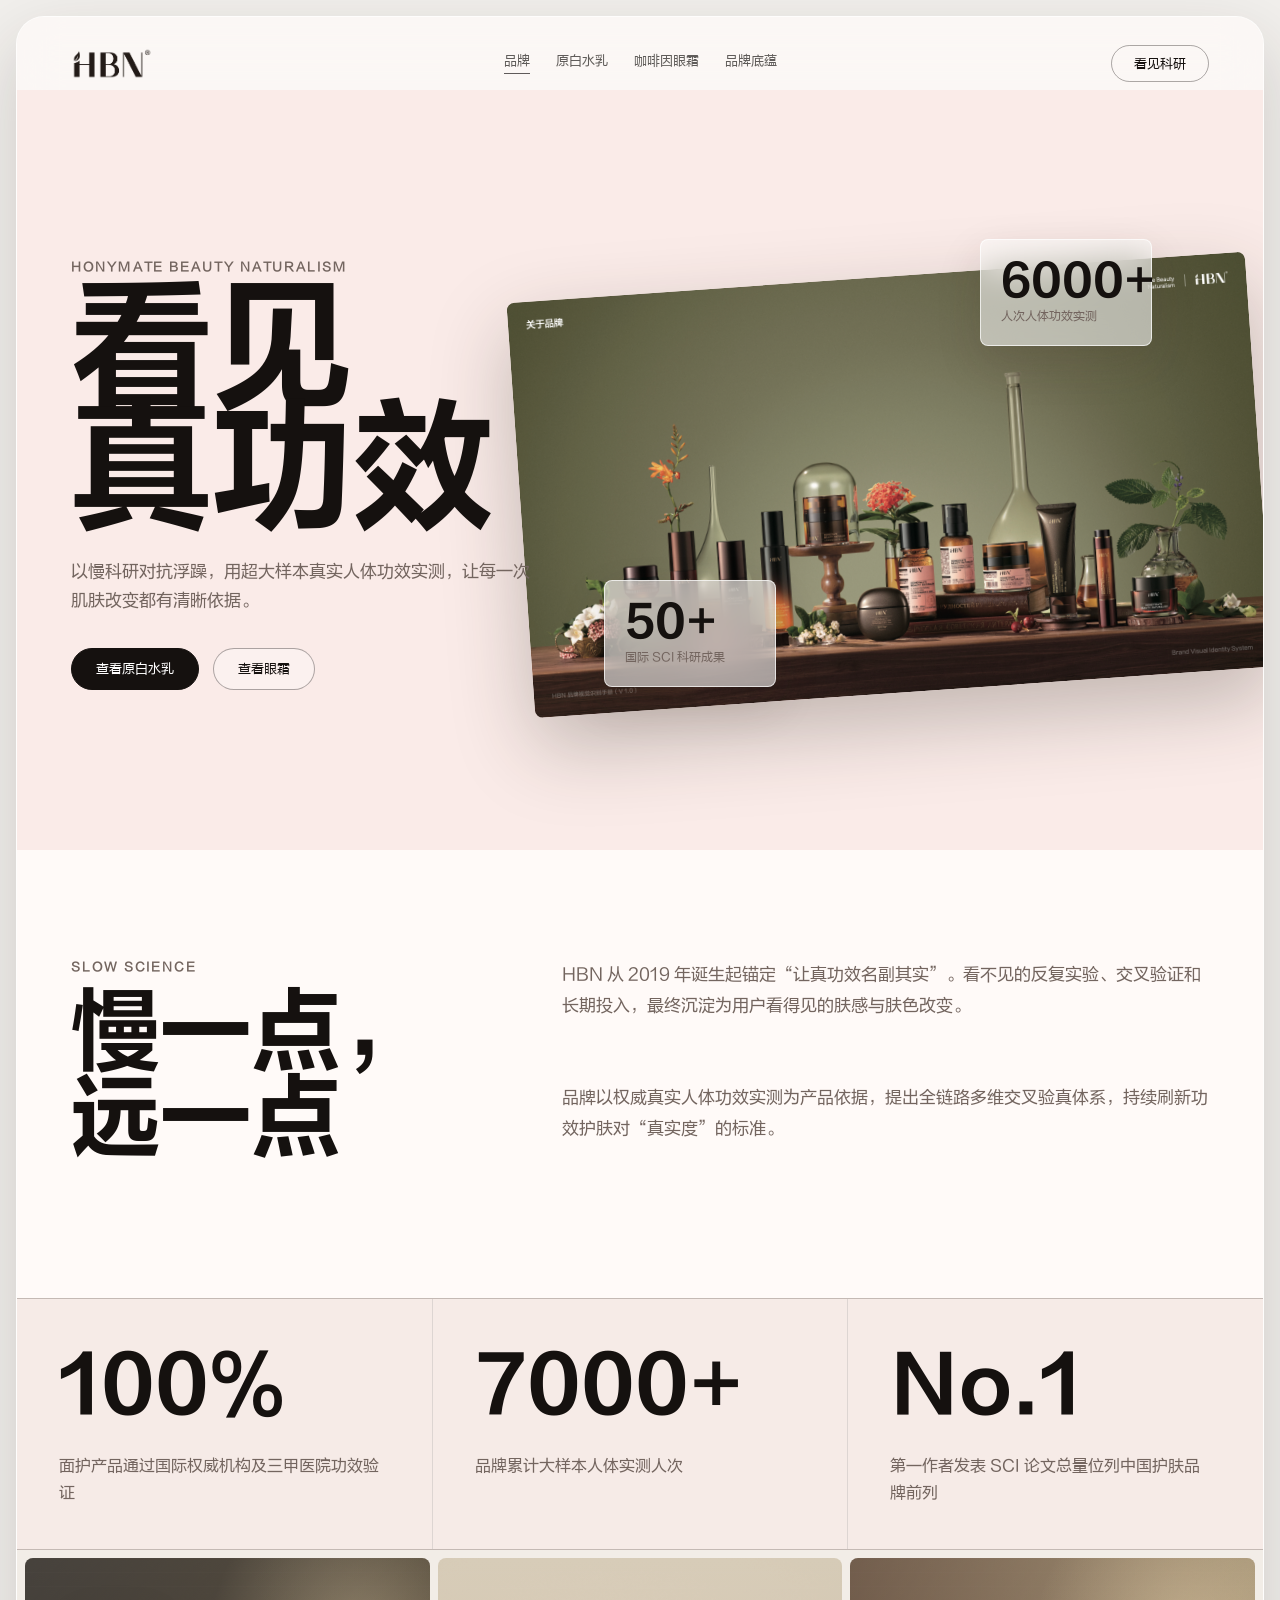
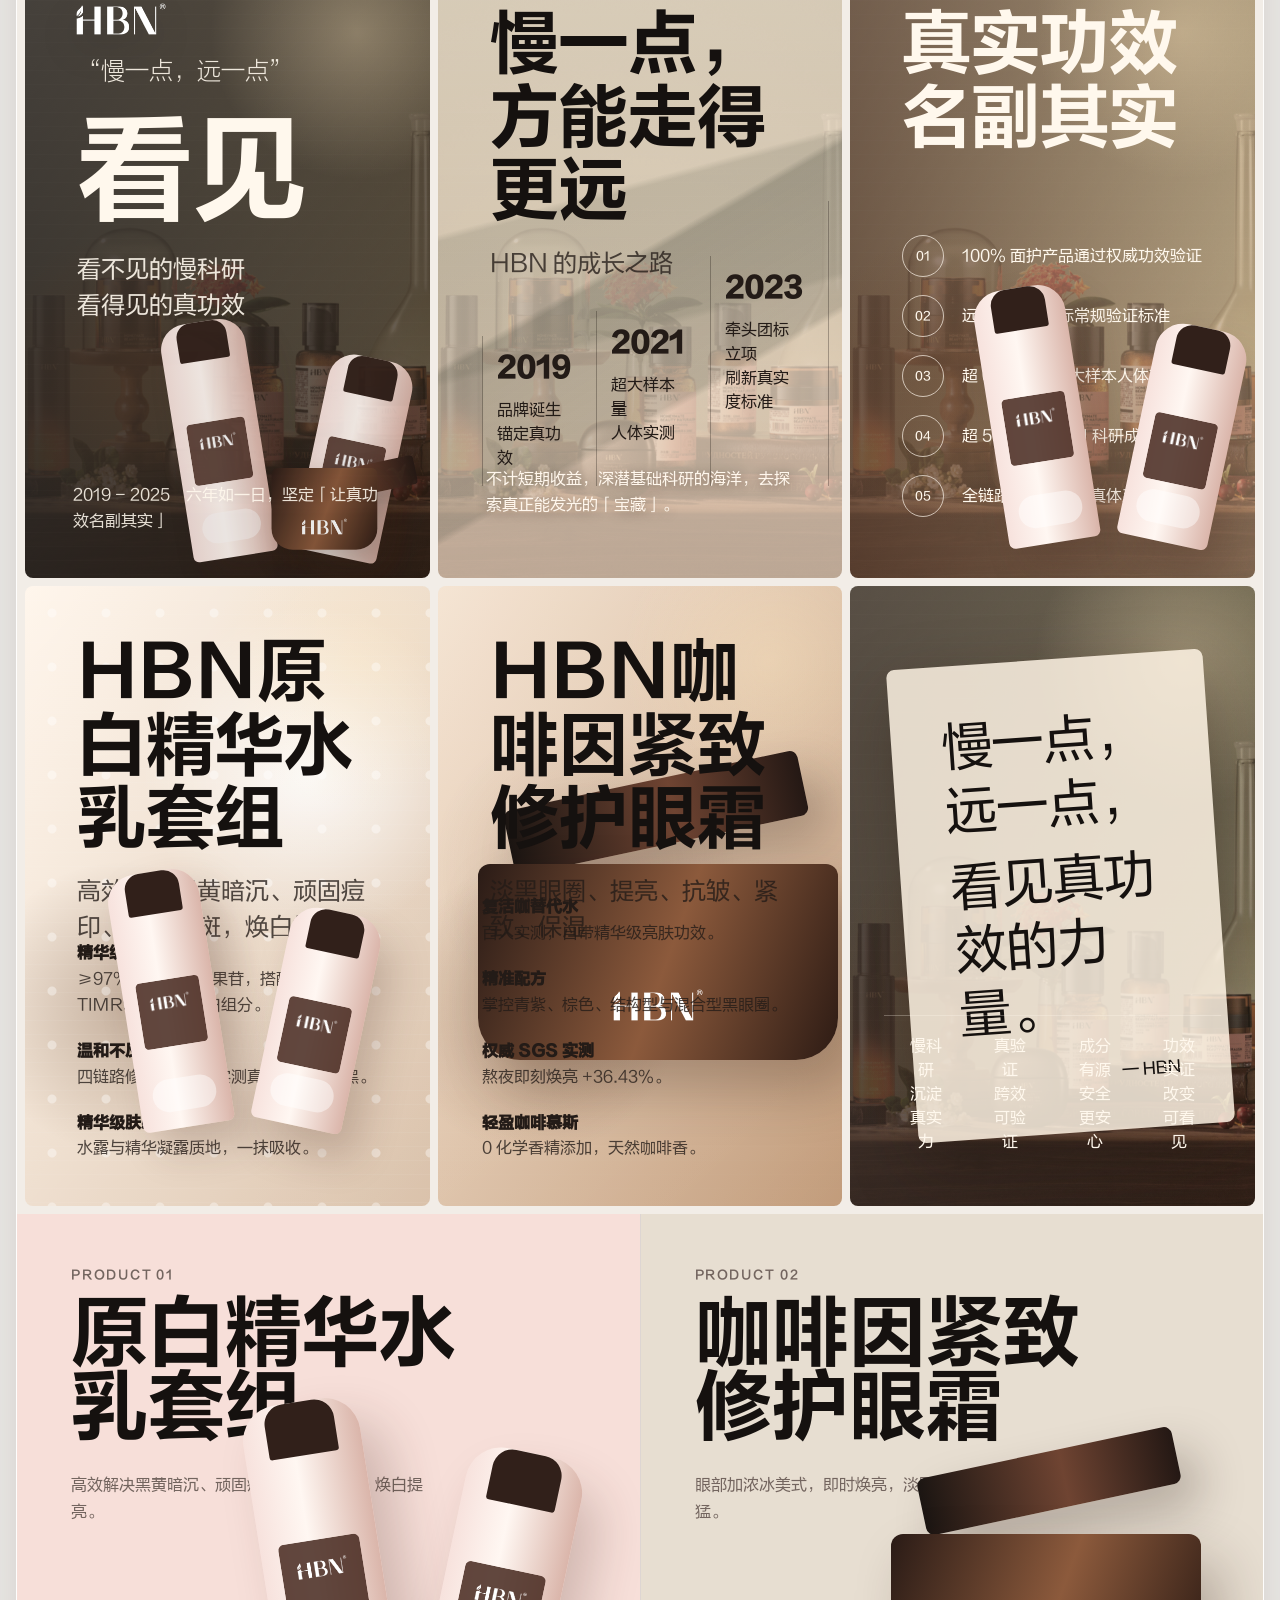
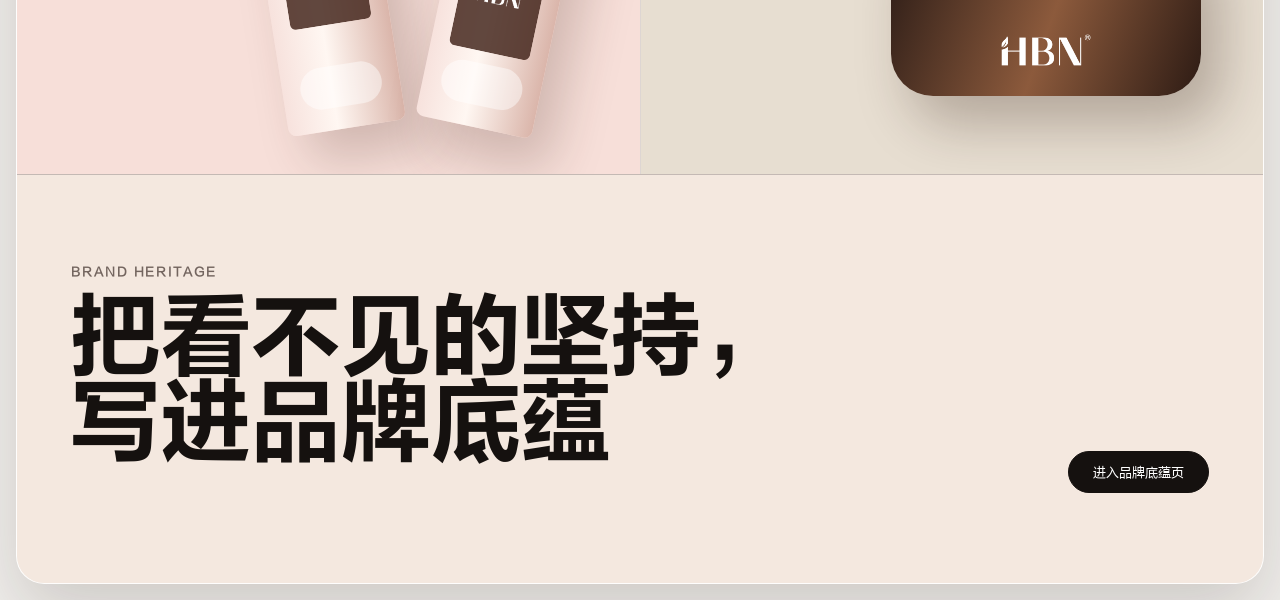
==== index.html @ d2c88cc8 "Create HBN website" ====
<!doctype html>
<html lang="zh-CN">
  <head>
    <meta charset="UTF-8" />
    <meta name="viewport" content="width=device-width, initial-scale=1.0" />
    <title>HBN | 看见真功效</title>
    <link rel="stylesheet" href="./styles.css" />
  </head>
  <body data-page="brand">
    <div class="intro" aria-hidden="true">
      <img class="intro-logo" src="./assets/brand/hbn-logo-dark.png" alt="" />
    </div>

    <main class="site-shell">
      <nav class="nav">
        <a class="brand-lockup" href="./index.html" aria-label="HBN 首页">
          <img src="./assets/brand/hbn-logo-dark.png" alt="HBN" />
        </a>
        <div class="nav-links" aria-label="主要导航">
          <a href="./index.html" aria-current="page">品牌</a>
          <a href="./product-white.html">原白水乳</a>
          <a href="./product-eye.html">咖啡因眼霜</a>
          <a href="./heritage.html">品牌底蕴</a>
        </div>
        <a class="pill-link" href="#science">看见科研</a>
      </nav>

      <section class="hero hero-brand" data-reveal>
        <div class="hero-copy">
          <p class="eyebrow">Honymate Beauty Naturalism</p>
          <h1>
            <span>看见</span>
            <span>真功效</span>
          </h1>
          <p class="hero-text">
            以慢科研对抗浮躁，用超大样本真实人体功效实测，让每一次肌肤改变都有清晰依据。
          </p>
          <div class="hero-actions">
            <a class="button dark" href="./product-white.html">查看原白水乳</a>
            <a class="button ghost" href="./product-eye.html">查看眼霜</a>
          </div>
        </div>

        <div class="hero-visual" aria-label="HBN 品牌视觉">
          <img class="brand-still" src="./assets/brand/hbn-promo.png" alt="HBN 品牌宣传视觉" />
          <div class="floating-panel panel-one">
            <span>6000+</span>
            <small>人次人体功效实测</small>
          </div>
          <div class="floating-panel panel-two">
            <span>50+</span>
            <small>国际 SCI 科研成果</small>
          </div>
        </div>
      </section>

      <section class="split-section" id="science" data-reveal>
        <div>
          <p class="eyebrow">Slow Science</p>
          <h2>慢一点，远一点</h2>
        </div>
        <div class="section-copy">
          <p>
            HBN 从 2019 年诞生起锚定“让真功效名副其实”。看不见的反复实验、交叉验证和长期投入，最终沉淀为用户看得见的肤感与肤色改变。
          </p>
          <p>
            品牌以权威真实人体功效实测为产品依据，提出全链路多维交叉验真体系，持续刷新功效护肤对“真实度”的标准。
          </p>
        </div>
      </section>

      <section class="proof-strip" data-reveal>
        <article>
          <strong>100%</strong>
          <span>面护产品通过国际权威机构及三甲医院功效验证</span>
        </article>
        <article>
          <strong>7000+</strong>
          <span>品牌累计大样本人体实测人次</span>
        </article>
        <article>
          <strong>No.1</strong>
          <span>第一作者发表 SCI 论文总量位列中国护肤品牌前列</span>
        </article>
      </section>

      <section class="reference-suite" aria-label="HBN 六屏品牌叙事">
        <article class="story-screen screen-lab" data-reveal>
          <img class="screen-logo light" src="./assets/brand/hbn-logo-white.png" alt="HBN" />
          <div class="screen-copy">
            <p class="quote-mark">“慢一点，远一点”</p>
            <h2>看见</h2>
            <p>看不见的慢科研<br />看得见的真功效</p>
          </div>
          <div class="screen-footer">2019 - 2025　六年如一日，坚定「让真功效名副其实」</div>
          <div class="lab-products" aria-hidden="true">
            <span class="bottle water"><i></i></span>
            <span class="bottle lotion"><i></i></span>
            <div class="cream-jar mini"><span class="lid"></span><span class="jar-body">HBN</span></div>
          </div>
        </article>

        <article class="story-screen screen-road" data-reveal>
          <div class="screen-copy dark-copy">
            <h2>慢一点，方能走得更远</h2>
            <p>HBN 的成长之路</p>
          </div>
          <div class="mountain-timeline">
            <div><strong>2019</strong><span>品牌诞生<br />锚定真功效</span></div>
            <div><strong>2021</strong><span>超大样本量<br />人体实测</span></div>
            <div><strong>2023</strong><span>牵头团标立项<br />刷新真实度标准</span></div>
            <div><strong>2025</strong><span>慢科研<br />向更高处探索</span></div>
          </div>
          <p class="bottom-note">不计短期收益，深潜基础科研的海洋，去探索真正能发光的「宝藏」。</p>
        </article>

        <article class="story-screen screen-proof" data-reveal>
          <div class="screen-copy light-copy">
            <h2>真实功效<br />名副其实</h2>
          </div>
          <ul class="icon-proof">
            <li><span>01</span>100% 面护产品通过权威功效验证</li>
            <li><span>02</span>远超行业与国标常规验证标准</li>
            <li><span>03</span>超 6000+ 人次大样本人体功效实测</li>
            <li><span>04</span>超 50 篇国际 SCI 科研成果</li>
            <li><span>05</span>全链路多维交叉验真体系</li>
          </ul>
          <div class="proof-products" aria-hidden="true">
            <span class="bottle water"><i></i></span>
            <span class="bottle lotion"><i></i></span>
          </div>
        </article>

        <article class="story-screen screen-white" data-reveal>
          <div class="screen-copy dark-copy">
            <h2>HBN原白精华水乳套组</h2>
            <p>高效解决黑黄暗沉、顽固痘印、淡化色斑，焕白提亮</p>
          </div>
          <div class="feature-columns">
            <p><strong>精华级美白</strong>≥97% 高纯 α-熊果苷，搭配 TIMR94™pro 美白组分。</p>
            <p><strong>温和不反黑</strong>四链路修护，SGS 实测真实抑黑不反黑。</p>
            <p><strong>精华级肤感</strong>水露与精华凝露质地，一抹吸收。</p>
          </div>
          <div class="splash-products" aria-hidden="true">
            <span class="bottle water"><i></i></span>
            <span class="bottle lotion"><i></i></span>
          </div>
        </article>

        <article class="story-screen screen-coffee" data-reveal>
          <div class="screen-copy dark-copy">
            <h2>HBN咖啡因紧致修护眼霜</h2>
            <p>淡黑眼圈、提亮、抗皱、紧致、保湿</p>
          </div>
          <div class="coffee-product-stage" aria-hidden="true">
            <div class="cream-jar"><span class="lid"></span><span class="jar-body">HBN</span></div>
          </div>
          <div class="feature-columns right">
            <p><strong>复活咖替代水</strong>百人实测，自带精华级亮肤功效。</p>
            <p><strong>精准配方</strong>掌控青紫、棕色、结构型与混合型黑眼圈。</p>
            <p><strong>权威 SGS 实测</strong>熬夜即刻焕亮 +36.43%。</p>
            <p><strong>轻盈咖啡慕斯</strong>0 化学香精添加，天然咖啡香。</p>
          </div>
        </article>

        <article class="story-screen screen-quote" data-reveal>
          <div class="notebook-card">
            <p>慢一点，远一点，</p>
            <p>看见真功效的力量。</p>
            <span>— HBN</span>
          </div>
          <div class="screen-values">
            <span>慢科研<br />沉淀真实力</span>
            <span>真验证<br />跨效可验证</span>
            <span>成分有源<br />安全更安心</span>
            <span>功效实证<br />改变可看见</span>
          </div>
        </article>
      </section>

      <section class="product-preview-grid" data-reveal>
        <a class="product-preview white-product" href="./product-white.html">
          <div class="preview-copy">
            <p class="eyebrow">Product 01</p>
            <h2>原白精华水乳套组</h2>
            <p>高效解决黑黄暗沉、顽固痘印、淡化色斑，焕白提亮。</p>
          </div>
          <div class="product-duo" aria-hidden="true">
            <span class="bottle water"><i></i></span>
            <span class="bottle lotion"><i></i></span>
          </div>
        </a>

        <a class="product-preview coffee-product" href="./product-eye.html">
          <div class="preview-copy">
            <p class="eyebrow">Product 02</p>
            <h2>咖啡因紧致修护眼霜</h2>
            <p>眼部加浓冰美式，即时焕亮，淡圈更快，淡纹更猛。</p>
          </div>
          <div class="cream-jar" aria-hidden="true">
            <span class="lid"></span>
            <span class="jar-body">HBN</span>
          </div>
        </a>
      </section>

      <section class="heritage-teaser" data-reveal>
        <div>
          <p class="eyebrow">Brand Heritage</p>
          <h2>把看不见的坚持，写进品牌底蕴</h2>
        </div>
        <a class="button dark" href="./heritage.html">进入品牌底蕴页</a>
      </section>
    </main>

    <script src="./script.js"></script>
  </body>
</html>
---- styles.css ----
:root {
  --font-thin: "HBNLanTingThin";
  --font-light: "HBNLanTingLight";
  --font-regular: "HBNLanTing";
  --font-medium: "HBNLanTingMedium";
  --font-bold: "HBNLanTingBold";
  --font-heavy: "HBNLanTingHeavy";
  --ink: #15110f;
  --muted: #73655f;
  --paper: #fbf7f5;
  --soft-pink: #f3d0c9;
  --pale-pink: #faebe8;
  --bottle: #43261c;
  --coffee: #6f4630;
  --green: #5c6247;
  --sage: #dfe5d4;
  --line: rgba(67, 38, 28, 0.16);
  --shadow: 0 28px 70px rgba(44, 34, 30, 0.18);
  --serif: var(--font-heavy), "PingFang SC", "Microsoft YaHei", sans-serif;
  --sans: var(--font-regular), "PingFang SC", "Microsoft YaHei", sans-serif;
}

@font-face {
  font-family: "HBNLanTingThin";
  src: url("./assets/fonts/FZLTTHJW.TTF") format("truetype");
  font-display: swap;
}

@font-face {
  font-family: "HBNLanTingLight";
  src: url("./assets/fonts/FZLTXHJW.TTF") format("truetype");
  font-display: swap;
}

@font-face {
  font-family: "HBNLanTing";
  src: url("./assets/fonts/FZLTHJW.TTF") format("truetype");
  font-display: swap;
}

@font-face {
  font-family: "HBNLanTingMedium";
  src: url("./assets/fonts/FZLTZHUNHJW.TTF") format("truetype");
  font-display: swap;
}

@font-face {
  font-family: "HBNLanTingBold";
  src: url("./assets/fonts/FZLTZHJW.TTF") format("truetype");
  font-display: swap;
}

@font-face {
  font-family: "HBNLanTingHeavy";
  src: url("./assets/fonts/FZLTCHJW.TTF") format("truetype");
  font-display: swap;
}

* {
  box-sizing: border-box;
}

html {
  scroll-behavior: smooth;
}

body {
  min-height: 100vh;
  margin: 0;
  background: #f1efec;
  color: var(--ink);
  font-family: var(--sans);
}

a {
  color: inherit;
  text-decoration: none;
}

.site-shell {
  width: min(1440px, calc(100vw - 32px));
  min-height: calc(100vh - 32px);
  margin: 16px auto;
  overflow: hidden;
  border: 1px solid rgba(255, 255, 255, 0.72);
  border-radius: 28px;
  background: var(--paper);
  box-shadow: var(--shadow);
}

.intro {
  position: fixed;
  inset: 16px;
  z-index: 20;
  display: grid;
  place-items: center;
  border-radius: 28px;
  background: #f8ecea;
  pointer-events: none;
  animation: intro-fade 1.8s cubic-bezier(0.76, 0, 0.24, 1) forwards;
}

.intro-logo {
  width: clamp(120px, 18vw, 260px);
  height: auto;
  animation: intro-mark 1.5s cubic-bezier(0.76, 0, 0.24, 1) forwards;
}

.nav {
  position: sticky;
  top: 0;
  z-index: 10;
  display: grid;
  grid-template-columns: 1fr auto 1fr;
  align-items: center;
  gap: 20px;
  padding: 28px 54px 8px;
  background: rgba(251, 247, 245, 0.76);
  backdrop-filter: blur(20px);
}

.brand-lockup {
  display: inline-flex;
  width: 82px;
  height: 36px;
  align-items: center;
}

.brand-lockup img {
  display: block;
  width: 82px;
  height: auto;
}

.nav-links {
  display: flex;
  justify-content: center;
  gap: 26px;
  font-size: 13px;
  color: rgba(21, 17, 15, 0.68);
}

.nav-links a {
  position: relative;
  padding-bottom: 6px;
}

.nav-links a::after {
  position: absolute;
  right: 0;
  bottom: 0;
  left: 0;
  height: 1px;
  background: currentColor;
  content: "";
  transform: scaleX(0);
  transform-origin: left;
  transition: transform 0.28s ease;
}

.nav-links a:hover::after,
.nav-links a[aria-current="page"]::after {
  transform: scaleX(1);
}

.pill-link,
.button {
  justify-self: end;
  border: 1px solid rgba(21, 17, 15, 0.35);
  border-radius: 999px;
  font-size: 13px;
  line-height: 1;
}

.pill-link {
  padding: 11px 22px;
}

.hero,
.product-hero {
  position: relative;
  display: grid;
  grid-template-columns: minmax(0, 0.88fr) minmax(420px, 1.12fr);
  min-height: 760px;
  padding: 84px 54px 74px;
}

.hero-brand {
  background: var(--pale-pink);
}

.hero-copy {
  position: relative;
  z-index: 2;
  align-self: center;
}

.eyebrow {
  margin: 0 0 18px;
  color: var(--muted);
  font-size: 12px;
  font-weight: 600;
  letter-spacing: 0.16em;
  text-transform: uppercase;
}

h1,
h2,
h3,
p {
  margin-top: 0;
}

h1 {
  margin-bottom: 24px;
  font-family: var(--serif);
  font-size: clamp(86px, 11vw, 170px);
  font-weight: 400;
  letter-spacing: 0;
  line-height: 0.86;
}

h1 span,
h2 span {
  display: block;
}

h2 {
  margin-bottom: 24px;
  font-family: var(--serif);
  font-size: clamp(48px, 7vw, 92px);
  font-weight: 400;
  letter-spacing: 0;
  line-height: 0.96;
}

h3 {
  margin-bottom: 8px;
  font-family: var(--serif);
  font-size: 28px;
  font-weight: 400;
}

.hero-text {
  max-width: 460px;
  color: var(--muted);
  font-size: 17px;
  line-height: 1.7;
}

.hero-actions {
  display: flex;
  flex-wrap: wrap;
  gap: 14px;
  margin-top: 32px;
}

.button {
  display: inline-flex;
  align-items: center;
  justify-content: center;
  min-height: 42px;
  padding: 0 24px;
  transition: transform 0.25s ease, background 0.25s ease;
}

.button:hover {
  transform: translateY(-2px);
}

.button.dark {
  border-color: var(--ink);
  background: var(--ink);
  color: #fff;
}

.button.ghost {
  background: rgba(255, 255, 255, 0.32);
}

.hero-visual {
  position: relative;
  align-self: center;
  min-height: 520px;
}

.brand-still {
  position: absolute;
  top: 52%;
  left: 50%;
  width: min(740px, 58vw);
  max-width: none;
  border-radius: 8px;
  box-shadow: 0 30px 80px rgba(47, 42, 34, 0.28);
  transform: translate(-50%, -50%) rotate(-4deg);
  animation: float-main 7s ease-in-out infinite;
}

.floating-panel,
.mini-pack,
.coffee-note,
.formula-card {
  position: absolute;
  display: grid;
  gap: 4px;
  width: 172px;
  padding: 20px;
  border: 1px solid rgba(255, 255, 255, 0.7);
  border-radius: 8px;
  background: rgba(255, 255, 255, 0.56);
  backdrop-filter: blur(18px);
  box-shadow: 0 18px 45px rgba(55, 35, 28, 0.14);
}

.floating-panel span,
.mini-pack strong,
.coffee-note strong,
.formula-card strong {
  font-family: var(--serif);
  font-size: 44px;
  line-height: 1;
}

.floating-panel small,
.mini-pack small,
.coffee-note span,
.formula-card span {
  color: var(--muted);
  font-size: 12px;
  line-height: 1.45;
}

.panel-one {
  top: 24px;
  right: 9%;
  animation: float-soft 5.8s ease-in-out infinite;
}

.panel-two {
  bottom: 48px;
  left: 5%;
  animation: float-soft 6.4s ease-in-out 0.6s infinite;
}

.split-section {
  display: grid;
  grid-template-columns: 0.8fr 1.2fr;
  gap: 60px;
  padding: 110px 54px;
  background: #fffaf8;
}

.section-copy {
  display: grid;
  gap: 18px;
  color: var(--muted);
  font-size: 17px;
  line-height: 1.8;
}

.proof-strip {
  display: grid;
  grid-template-columns: repeat(3, 1fr);
  gap: 1px;
  background: var(--line);
  border-top: 1px solid var(--line);
  border-bottom: 1px solid var(--line);
}

.proof-strip article {
  min-height: 220px;
  padding: 42px;
  background: #f6ebe7;
}

.proof-strip strong {
  display: block;
  margin-bottom: 18px;
  font-family: var(--serif);
  font-size: clamp(48px, 6vw, 84px);
  font-weight: 400;
}

.proof-strip span {
  display: block;
  max-width: 320px;
  color: var(--muted);
  line-height: 1.7;
}

.product-preview-grid {
  display: grid;
  grid-template-columns: repeat(2, minmax(0, 1fr));
  gap: 1px;
  background: var(--line);
  border-bottom: 1px solid var(--line);
}

.product-preview {
  position: relative;
  min-height: 560px;
  overflow: hidden;
  padding: 54px;
  background: #fbf7f5;
}

.product-preview h2 {
  max-width: 420px;
  font-size: clamp(46px, 6vw, 82px);
}

.product-preview p:not(.eyebrow) {
  max-width: 360px;
  color: var(--muted);
  line-height: 1.7;
}

.white-product {
  background: #f7dfd9;
}

.coffee-product {
  background: #e7ded1;
}

.product-duo {
  position: absolute;
  right: 9%;
  bottom: 44px;
  width: 320px;
  height: 360px;
}

.bottle {
  position: absolute;
  bottom: 0;
  display: block;
  width: 118px;
  border-radius: 36px 36px 8px 8px;
  background: linear-gradient(90deg, #f7e2dd 0%, #fff7f2 42%, #dab5aa 100%);
  box-shadow: 22px 28px 50px rgba(67, 38, 28, 0.22);
}

.bottle::before {
  position: absolute;
  right: 24px;
  left: 24px;
  height: 54px;
  border-radius: 20px 20px 3px 3px;
  background: #31201a;
  content: "";
}

.bottle::after {
  position: absolute;
  top: 42%;
  right: 18px;
  left: 18px;
  height: 86px;
  border-radius: 6px;
  background: rgba(67, 38, 28, 0.84);
  background-image: url("./assets/brand/hbn-logo-white.png");
  background-position: center 18px;
  background-repeat: no-repeat;
  background-size: 54px auto;
  content: "";
  display: grid;
  place-items: center;
}

.bottle i {
  position: absolute;
  right: 18px;
  bottom: 22px;
  left: 18px;
  height: 42px;
  border-radius: 999px;
  background: rgba(255, 255, 255, 0.44);
}

.water {
  left: 0;
  height: 330px;
  transform: rotate(-9deg);
}

.lotion {
  right: 22px;
  height: 280px;
  transform: rotate(12deg);
}

.cream-jar {
  position: absolute;
  right: 10%;
  bottom: 78px;
  width: 310px;
  height: 252px;
  animation: float-soft 6s ease-in-out infinite;
}

.cream-jar .lid {
  position: absolute;
  top: 8px;
  left: 28px;
  width: 260px;
  height: 58px;
  border-radius: 8px;
  background: linear-gradient(90deg, #1b1512, #6f4432 56%, #241814);
  transform: rotate(-12deg);
  box-shadow: 16px 26px 46px rgba(39, 23, 17, 0.26);
}

.jar-body {
  position: absolute;
  right: 0;
  bottom: 0;
  left: 0;
  display: grid;
  place-items: center;
  height: 162px;
  border-radius: 12px 12px 42px 42px;
  background: linear-gradient(110deg, #2a1b16, #8c5a3c 52%, #2d1b14);
  color: transparent;
  box-shadow: 20px 28px 54px rgba(48, 24, 14, 0.28);
}

.jar-body::after {
  width: 96px;
  height: 42px;
  background: url("./assets/brand/hbn-logo-white.png") center / contain no-repeat;
  content: "";
}

.product-hero {
  background: #f8ebe8;
}

.white-page {
  background: #fae8e5;
}

.coffee-page {
  background: #ede4d8;
}

.product-hero h1 {
  font-size: clamp(78px, 10vw, 156px);
}

.floating-product-stage {
  position: relative;
  min-height: 560px;
}

.floating-product-stage .product-duo.big {
  top: 52%;
  right: 10%;
  bottom: auto;
  width: 430px;
  height: 480px;
  transform: translateY(-50%);
  animation: product-float 6.5s ease-in-out infinite;
}

.product-duo.big .bottle {
  width: 158px;
}

.product-duo.big .water {
  height: 442px;
}

.product-duo.big .lotion {
  height: 372px;
}

.mini-pack {
  right: 6%;
  bottom: 70px;
  background: rgba(255, 246, 244, 0.7);
}

.mini-pack > span {
  color: var(--bottle);
  font-size: 13px;
}

.coffee-stage .cream-jar.big {
  top: 44%;
  right: 10%;
  bottom: auto;
  width: 440px;
  height: 340px;
  transform: translateY(-50%);
  animation: cream-float 6.2s ease-in-out infinite;
}

.coffee-stage .cream-jar.big .lid {
  width: 360px;
  height: 78px;
}

.coffee-stage .cream-jar.big .jar-body {
  height: 228px;
}

.screen-logo {
  position: absolute;
  z-index: 2;
  width: 96px;
  height: auto;
}

.screen-logo.light {
  filter: drop-shadow(0 12px 18px rgba(0, 0, 0, 0.18));
}

.reference-suite {
  display: grid;
  grid-template-columns: repeat(3, minmax(0, 1fr));
  gap: 8px;
  padding: 8px;
  background: #f2ede7;
}

.story-screen {
  position: relative;
  min-height: 620px;
  overflow: hidden;
  border-radius: 8px;
  background: #ead8c9;
  isolation: isolate;
}

.story-screen::before {
  position: absolute;
  inset: 0;
  z-index: -2;
  background:
    radial-gradient(circle at 82% 12%, rgba(255, 232, 190, 0.34), transparent 23%),
    radial-gradient(circle at 24% 68%, rgba(91, 55, 30, 0.28), transparent 28%),
    linear-gradient(135deg, rgba(255, 255, 255, 0.18), transparent);
  content: "";
}

.story-screen::after {
  position: absolute;
  inset: 0;
  z-index: -1;
  background-image: linear-gradient(rgba(255, 255, 255, 0.05) 1px, transparent 1px);
  background-size: 100% 14px;
  opacity: 0.18;
  content: "";
}

.screen-copy {
  position: relative;
  z-index: 2;
  padding: 52px;
}

.screen-copy h2 {
  margin-bottom: 16px;
  font-size: clamp(42px, 5.4vw, 82px);
  line-height: 1.06;
}

.screen-copy p {
  color: rgba(255, 248, 237, 0.9);
  font-size: 24px;
  line-height: 1.5;
}

.dark-copy p {
  color: rgba(35, 27, 23, 0.78);
}

.light-copy,
.screen-lab .screen-copy {
  color: #fff8ed;
}

.screen-lab {
  grid-column: span 1;
  background:
    linear-gradient(90deg, rgba(24, 18, 13, 0.92), rgba(47, 32, 20, 0.7)),
    url("./assets/brand/hbn-promo.png") center / cover;
}

.screen-lab .screen-logo {
  top: 42px;
  left: 48px;
}

.quote-mark {
  margin-top: 44px;
  font-family: var(--font-light);
  font-size: 30px;
}

.screen-lab h2 {
  font-size: clamp(88px, 9vw, 138px);
}

.screen-footer,
.bottom-note {
  position: absolute;
  z-index: 2;
  right: 48px;
  bottom: 44px;
  left: 48px;
  color: rgba(255, 248, 237, 0.88);
  font-size: 16px;
  line-height: 1.6;
}

.lab-products {
  position: absolute;
  right: 4%;
  bottom: 20px;
  width: 330px;
  height: 390px;
  opacity: 0.9;
  transform: scale(0.72);
  transform-origin: bottom right;
}

.lab-products .cream-jar.mini {
  right: 18px;
  bottom: -14px;
  width: 210px;
  height: 170px;
  scale: 0.7;
}

.screen-road {
  background:
    linear-gradient(rgba(246, 232, 214, 0.78), rgba(222, 199, 177, 0.82)),
    url("./assets/brand/hbn-promo.png") center / cover;
}

.screen-road::before {
  background:
    linear-gradient(150deg, transparent 48%, rgba(79, 80, 67, 0.28) 49%, rgba(79, 80, 67, 0.22) 68%, transparent 69%),
    linear-gradient(165deg, transparent 38%, rgba(86, 88, 72, 0.18) 39%, rgba(86, 88, 72, 0.14) 58%, transparent 59%);
}

.mountain-timeline {
  position: absolute;
  right: 44px;
  bottom: 92px;
  left: 44px;
  z-index: 2;
  display: grid;
  grid-template-columns: repeat(4, 1fr);
  align-items: end;
  gap: 12px;
}

.mountain-timeline div {
  min-height: 120px;
  padding: 16px 14px;
  border-left: 1px solid rgba(35, 27, 23, 0.32);
  color: #231b17;
}

.mountain-timeline div:nth-child(2) {
  min-height: 175px;
}

.mountain-timeline div:nth-child(3) {
  min-height: 230px;
}

.mountain-timeline div:nth-child(4) {
  min-height: 285px;
}

.mountain-timeline strong {
  display: block;
  margin-bottom: 12px;
  font-family: var(--font-heavy);
  font-size: 28px;
}

.mountain-timeline span {
  font-size: 16px;
  line-height: 1.5;
}

.screen-road .bottom-note {
  color: #fff7ed;
  text-shadow: 0 2px 12px rgba(25, 16, 10, 0.42);
}

.screen-proof {
  background:
    linear-gradient(90deg, rgba(79, 49, 30, 0.82), rgba(202, 166, 128, 0.54)),
    url("./assets/brand/hbn-promo.png") center / cover;
}

.icon-proof {
  position: relative;
  z-index: 2;
  display: grid;
  gap: 18px;
  max-width: 430px;
  margin: 10px 0 0 52px;
  padding: 0;
  color: #fff8ed;
  list-style: none;
}

.icon-proof li {
  display: grid;
  grid-template-columns: 46px 1fr;
  gap: 14px;
  align-items: center;
  line-height: 1.55;
}

.icon-proof span {
  display: grid;
  width: 42px;
  height: 42px;
  place-items: center;
  border: 1px solid rgba(255, 248, 237, 0.68);
  border-radius: 50%;
  font-family: var(--font-medium);
  font-size: 12px;
}

.proof-products,
.splash-products {
  position: absolute;
  right: 2%;
  bottom: 34px;
  z-index: 2;
  width: 330px;
  height: 390px;
  transform: scale(0.78);
  transform-origin: bottom right;
}

.screen-white {
  background:
    radial-gradient(circle at 70% 30%, rgba(255, 255, 255, 0.85), transparent 32%),
    linear-gradient(120deg, #fff4e8, #dac2ab);
}

.screen-white::after {
  background-image:
    radial-gradient(circle, rgba(255, 255, 255, 0.85) 0 4px, transparent 5px),
    linear-gradient(rgba(255, 255, 255, 0.12) 1px, transparent 1px);
  background-size: 54px 54px, 100% 14px;
  opacity: 0.45;
}

.feature-columns {
  position: absolute;
  z-index: 2;
  left: 52px;
  bottom: 44px;
  display: grid;
  gap: 20px;
  width: min(420px, calc(100% - 96px));
}

.feature-columns.right {
  right: 44px;
  left: auto;
  width: min(410px, calc(100% - 88px));
}

.feature-columns p {
  margin: 0;
  color: rgba(35, 27, 23, 0.78);
  font-size: 16px;
  line-height: 1.62;
}

.feature-columns strong {
  display: block;
  color: #231b17;
  font-family: var(--font-heavy);
}

.screen-white .splash-products {
  right: 12%;
  bottom: 78px;
}

.screen-coffee {
  background:
    radial-gradient(circle at 36% 46%, rgba(107, 63, 37, 0.18), transparent 36%),
    linear-gradient(120deg, #f3dfca, #c29c7b);
}

.coffee-product-stage .cream-jar {
  right: auto;
  bottom: 146px;
  left: 10%;
  width: 360px;
  height: 288px;
}

.coffee-product-stage .cream-jar .lid {
  width: 300px;
  height: 66px;
}

.coffee-product-stage .cream-jar .jar-body {
  height: 196px;
}

.screen-quote {
  display: grid;
  align-items: center;
  background:
    linear-gradient(90deg, rgba(37, 23, 15, 0.78), rgba(68, 44, 25, 0.36)),
    url("./assets/brand/hbn-promo.png") center / cover;
}

.notebook-card {
  width: min(520px, calc(100% - 88px));
  margin-left: 52px;
  padding: 50px;
  border-radius: 8px;
  background: rgba(255, 245, 229, 0.84);
  box-shadow: 0 24px 64px rgba(29, 18, 11, 0.34);
  transform: rotate(-4deg);
}

.notebook-card p {
  margin-bottom: 12px;
  font-size: clamp(30px, 4vw, 52px);
  line-height: 1.25;
}

.notebook-card span {
  display: block;
  margin-top: 24px;
  text-align: right;
  font-family: var(--font-medium);
}

.screen-values {
  position: absolute;
  right: 34px;
  bottom: 34px;
  left: 34px;
  z-index: 2;
  display: grid;
  grid-template-columns: repeat(4, 1fr);
  gap: 1px;
  border-top: 1px solid rgba(255, 248, 237, 0.28);
}

.screen-values span {
  padding: 18px;
  color: #fff8ed;
  text-align: center;
  line-height: 1.5;
}

.heritage-teaser {
  display: grid;
  grid-template-columns: 1fr auto;
  gap: 24px;
  align-items: end;
  padding: 90px 54px;
  background: #f4e8df;
}

.heritage-teaser h2 {
  max-width: 780px;
}

.heritage-hero {
  position: relative;
  min-height: 780px;
  overflow: hidden;
  padding: 84px 54px;
  background:
    linear-gradient(90deg, rgba(18, 12, 8, 0.88), rgba(58, 39, 22, 0.56)),
    url("./assets/brand/hbn-promo.png") center / cover;
  color: #fff8ed;
}

.heritage-hero .screen-logo {
  top: 42px;
  left: 54px;
}

.heritage-hero-copy {
  position: relative;
  z-index: 2;
  display: grid;
  align-content: end;
  max-width: 820px;
  min-height: 620px;
}

.heritage-hero-copy .eyebrow,
.heritage-hero-copy p {
  color: rgba(255, 248, 237, 0.82);
}

.heritage-timeline {
  display: grid;
  grid-template-columns: repeat(4, 1fr);
  gap: 1px;
  background: var(--line);
}

.heritage-timeline article {
  min-height: 420px;
  padding: 44px;
  background: #f3e4d8;
}

.heritage-timeline strong {
  display: block;
  margin-bottom: 72px;
  font-family: var(--font-heavy);
  font-size: 54px;
}

.heritage-timeline h2 {
  font-size: clamp(34px, 3vw, 54px);
}

.heritage-timeline p {
  color: var(--muted);
  line-height: 1.7;
}

.honor-wall {
  display: grid;
  grid-template-columns: 0.75fr 1.25fr;
  gap: 54px;
  padding: 100px 54px;
  background: #fffaf6;
}

.honor-grid {
  display: grid;
  grid-template-columns: repeat(2, 1fr);
  gap: 1px;
  background: var(--line);
}

.honor-grid article {
  min-height: 220px;
  padding: 34px;
  background: #efe0d2;
}

.honor-grid strong {
  display: block;
  margin-bottom: 16px;
  font-family: var(--font-heavy);
  font-size: clamp(42px, 5vw, 72px);
}

.honor-grid span {
  color: var(--muted);
  line-height: 1.7;
}

.certificate-stage {
  display: grid;
  grid-template-columns: repeat(2, 1fr);
  gap: 1px;
  padding: 8px;
  background: #302018;
}

.certificate-card {
  min-height: 420px;
  padding: 54px;
  border: 1px solid rgba(255, 248, 237, 0.28);
  border-radius: 8px;
  background:
    linear-gradient(135deg, rgba(255, 255, 255, 0.12), transparent),
    #6d4b34;
  color: #fff8ed;
}

.certificate-card span {
  display: block;
  margin-bottom: 54px;
  color: rgba(255, 248, 237, 0.68);
  text-transform: uppercase;
}

.certificate-card p {
  max-width: 520px;
  color: rgba(255, 248, 237, 0.78);
  font-size: 18px;
  line-height: 1.8;
}

.muted-card {
  background:
    linear-gradient(135deg, rgba(255, 255, 255, 0.14), transparent),
    #565b43;
}

.coffee-note {
  right: 5%;
  bottom: 88px;
  background: rgba(255, 250, 244, 0.62);
}

.feature-layout {
  display: grid;
  grid-template-columns: 0.8fr 1fr;
  gap: 44px;
  padding: 100px 54px;
  background: #fffaf8;
}

.feature-list {
  display: grid;
  align-content: center;
  gap: 20px;
}

.feature-list h2 {
  max-width: 600px;
  font-size: clamp(48px, 6vw, 88px);
}

.feature-list article {
  max-width: 520px;
  padding: 20px 0 2px;
  border-top: 1px solid var(--line);
}

.feature-list p {
  color: var(--muted);
  line-height: 1.7;
}

.texture-panel,
.result-stack {
  position: relative;
  min-height: 620px;
  border-radius: 8px;
  overflow: hidden;
  background: #f2d8d3;
}

.pearl-field {
  position: absolute;
  inset: 0;
  background-image:
    radial-gradient(circle at 28% 28%, rgba(255, 255, 255, 0.76) 0 10px, transparent 11px),
    radial-gradient(circle at 52% 36%, rgba(218, 158, 148, 0.7) 0 7px, transparent 8px),
    radial-gradient(circle at 70% 63%, rgba(255, 255, 255, 0.8) 0 13px, transparent 14px),
    linear-gradient(145deg, #f9e3df, #f2cdc6);
  background-size: 160px 160px, 130px 130px, 190px 190px, auto;
  animation: drift 14s linear infinite;
}

.formula-card {
  right: 34px;
  bottom: 34px;
}

.result-stack {
  display: grid;
  align-content: center;
  gap: 1px;
  background: var(--line);
}

.result-stack article {
  padding: 44px;
  background: #e9dace;
}

.result-stack strong {
  display: block;
  margin-bottom: 12px;
  font-family: var(--serif);
  font-size: clamp(48px, 6vw, 86px);
  font-weight: 400;
}

.result-stack span {
  color: var(--muted);
}

.claim-band {
  display: flex;
  flex-wrap: wrap;
  gap: 16px;
  justify-content: center;
  padding: 54px;
  background: var(--ink);
}

.claim-band span {
  display: inline-flex;
  align-items: center;
  justify-content: center;
  min-height: 44px;
  padding: 0 22px;
  border: 1px solid rgba(255, 255, 255, 0.28);
  border-radius: 999px;
  color: #fff;
}

.coffee-claims {
  background: #2d1c14;
}

[data-reveal] {
  opacity: 0;
  transform: translateY(26px);
  transition: opacity 0.8s ease, transform 0.8s ease;
}

[data-reveal].is-visible {
  opacity: 1;
  transform: translateY(0);
}

@keyframes intro-fade {
  0%,
  58% {
    opacity: 1;
    transform: scale(1);
  }
  100% {
    opacity: 0;
    visibility: hidden;
    transform: scale(0.98);
  }
}

@keyframes intro-mark {
  0% {
    opacity: 0;
    transform: translateY(14px);
  }
  35%,
  70% {
    opacity: 1;
    transform: translateY(0);
  }
  100% {
    opacity: 0;
    transform: translateY(-10px);
  }
}

@keyframes float-main {
  0%,
  100% {
    transform: translate(-50%, -50%) rotate(-4deg);
  }
  50% {
    transform: translate(-50%, calc(-50% - 18px)) rotate(-2deg);
  }
}

@keyframes float-soft {
  0%,
  100% {
    translate: 0 0;
  }
  50% {
    translate: 0 -14px;
  }
}

@keyframes product-float {
  0%,
  100% {
    transform: translateY(-50%) rotate(0deg);
  }
  50% {
    transform: translateY(calc(-50% - 18px)) rotate(2deg);
  }
}

@keyframes cream-float {
  0%,
  100% {
    transform: translateY(-50%) rotate(0deg);
  }
  50% {
    transform: translateY(calc(-50% - 16px)) rotate(-2deg);
  }
}

@keyframes drift {
  from {
    background-position: 0 0, 0 0, 0 0, 0 0;
  }
  to {
    background-position: 160px 160px, -130px 130px, 190px -190px, 0 0;
  }
}

@media (max-width: 980px) {
  .site-shell {
    width: min(100vw - 18px, 760px);
    margin: 9px auto;
    border-radius: 22px;
  }

  .intro {
    inset: 9px;
    border-radius: 22px;
  }

  .nav {
    grid-template-columns: 1fr auto;
    padding: 22px 24px 8px;
  }

  .nav-links {
    order: 3;
    grid-column: 1 / -1;
    justify-content: flex-start;
    gap: 18px;
    overflow-x: auto;
    padding: 4px 0 8px;
  }

  .brand-lockup,
  .brand-lockup img {
    width: 72px;
  }

  .pill-link {
    padding: 10px 14px;
  }

  .hero,
  .product-hero,
  .split-section,
  .feature-layout {
    grid-template-columns: 1fr;
    padding: 58px 24px;
  }

  .hero,
  .product-hero {
    min-height: auto;
  }

  h1 {
    font-size: clamp(70px, 22vw, 116px);
  }

  .hero-visual,
  .floating-product-stage {
    min-height: 420px;
  }

  .brand-still {
    width: min(680px, 112vw);
  }

  .floating-panel {
    width: 148px;
  }

  .panel-one {
    right: 0;
  }

  .panel-two {
    left: 0;
    bottom: 18px;
  }

  .proof-strip,
  .product-preview-grid,
  .reference-suite,
  .heritage-timeline,
  .certificate-stage {
    grid-template-columns: 1fr;
  }

  .story-screen {
    min-height: 640px;
  }

  .screen-copy {
    padding: 42px 32px;
  }

  .screen-logo {
    width: 82px;
  }

  .screen-lab .screen-logo,
  .heritage-hero .screen-logo {
    top: 34px;
    left: 32px;
  }

  .screen-footer,
  .bottom-note,
  .icon-proof {
    right: 32px;
    left: 32px;
  }

  .icon-proof {
    margin-left: 32px;
  }

  .mountain-timeline {
    right: 28px;
    left: 28px;
    grid-template-columns: repeat(2, 1fr);
  }

  .mountain-timeline div,
  .mountain-timeline div:nth-child(2),
  .mountain-timeline div:nth-child(3),
  .mountain-timeline div:nth-child(4) {
    min-height: 136px;
  }

  .screen-values,
  .honor-grid {
    grid-template-columns: repeat(2, 1fr);
  }

  .feature-columns,
  .feature-columns.right {
    right: 32px;
    bottom: 34px;
    left: 32px;
    width: auto;
  }

  .screen-white .splash-products,
  .proof-products {
    right: -4%;
    scale: 0.82;
  }

  .coffee-product-stage .cream-jar {
    bottom: 210px;
    left: 50%;
    transform: translateX(-50%);
    scale: 0.82;
  }

  .heritage-teaser,
  .honor-wall {
    grid-template-columns: 1fr;
    padding: 72px 24px;
  }

  .heritage-teaser .button {
    justify-self: start;
  }

  .heritage-hero {
    min-height: 720px;
    padding: 72px 24px;
  }

  .heritage-hero-copy {
    min-height: 560px;
  }

  .product-preview {
    min-height: 560px;
    padding: 42px 24px;
  }

  .product-duo {
    right: 2%;
    bottom: 34px;
    scale: 0.84;
  }

  .cream-jar {
    right: 3%;
    scale: 0.86;
  }

  .floating-product-stage .product-duo.big {
    right: 0;
    scale: 0.7;
  }

  .coffee-stage .cream-jar.big {
    right: 0;
    scale: 0.72;
  }

  .mini-pack,
  .coffee-note {
    right: 0;
    bottom: 24px;
  }

  .texture-panel,
  .result-stack {
    min-height: 460px;
  }
}

@media (max-width: 560px) {
  .site-shell {
    width: 100%;
    min-height: 100vh;
    margin: 0;
    border-radius: 0;
  }

  .intro {
    inset: 0;
    border-radius: 0;
  }

  .nav {
    padding: 20px 18px 6px;
  }

  .brand-lockup {
    width: 64px;
  }

  .brand-lockup img {
    width: 64px;
  }

  .pill-link {
    font-size: 12px;
  }

  .hero,
  .product-hero,
  .split-section,
  .feature-layout,
  .claim-band {
    padding-right: 18px;
    padding-left: 18px;
  }

  .hero-text {
    font-size: 15px;
  }

  .brand-still {
    width: 140vw;
  }

  .proof-strip article,
  .result-stack article {
    padding: 32px 24px;
  }

  .reference-suite {
    padding: 5px;
    gap: 5px;
  }

  .story-screen {
    min-height: 610px;
  }

  .screen-copy {
    padding: 34px 22px;
  }

  .screen-copy p {
    font-size: 18px;
  }

  .screen-lab h2 {
    font-size: clamp(74px, 24vw, 106px);
  }

  .lab-products,
  .proof-products,
  .splash-products {
    right: -80px;
    scale: 0.72;
  }

  .icon-proof {
    right: 22px;
    left: 22px;
    margin-left: 22px;
    font-size: 14px;
  }

  .mountain-timeline {
    bottom: 108px;
    grid-template-columns: 1fr;
  }

  .mountain-timeline div,
  .mountain-timeline div:nth-child(2),
  .mountain-timeline div:nth-child(3),
  .mountain-timeline div:nth-child(4) {
    min-height: auto;
    padding: 10px 12px;
  }

  .notebook-card {
    width: calc(100% - 44px);
    margin-left: 22px;
    padding: 32px 24px;
  }

  .screen-values {
    right: 18px;
    left: 18px;
    grid-template-columns: repeat(2, 1fr);
  }

  .screen-values span {
    padding: 12px 8px;
    font-size: 13px;
  }

  .heritage-timeline article,
  .certificate-card,
  .honor-grid article {
    min-height: auto;
    padding: 30px 22px;
  }

  .honor-grid {
    grid-template-columns: 1fr;
  }

  .product-preview h2,
  .feature-list h2,
  h2 {
    font-size: clamp(42px, 16vw, 68px);
  }
}
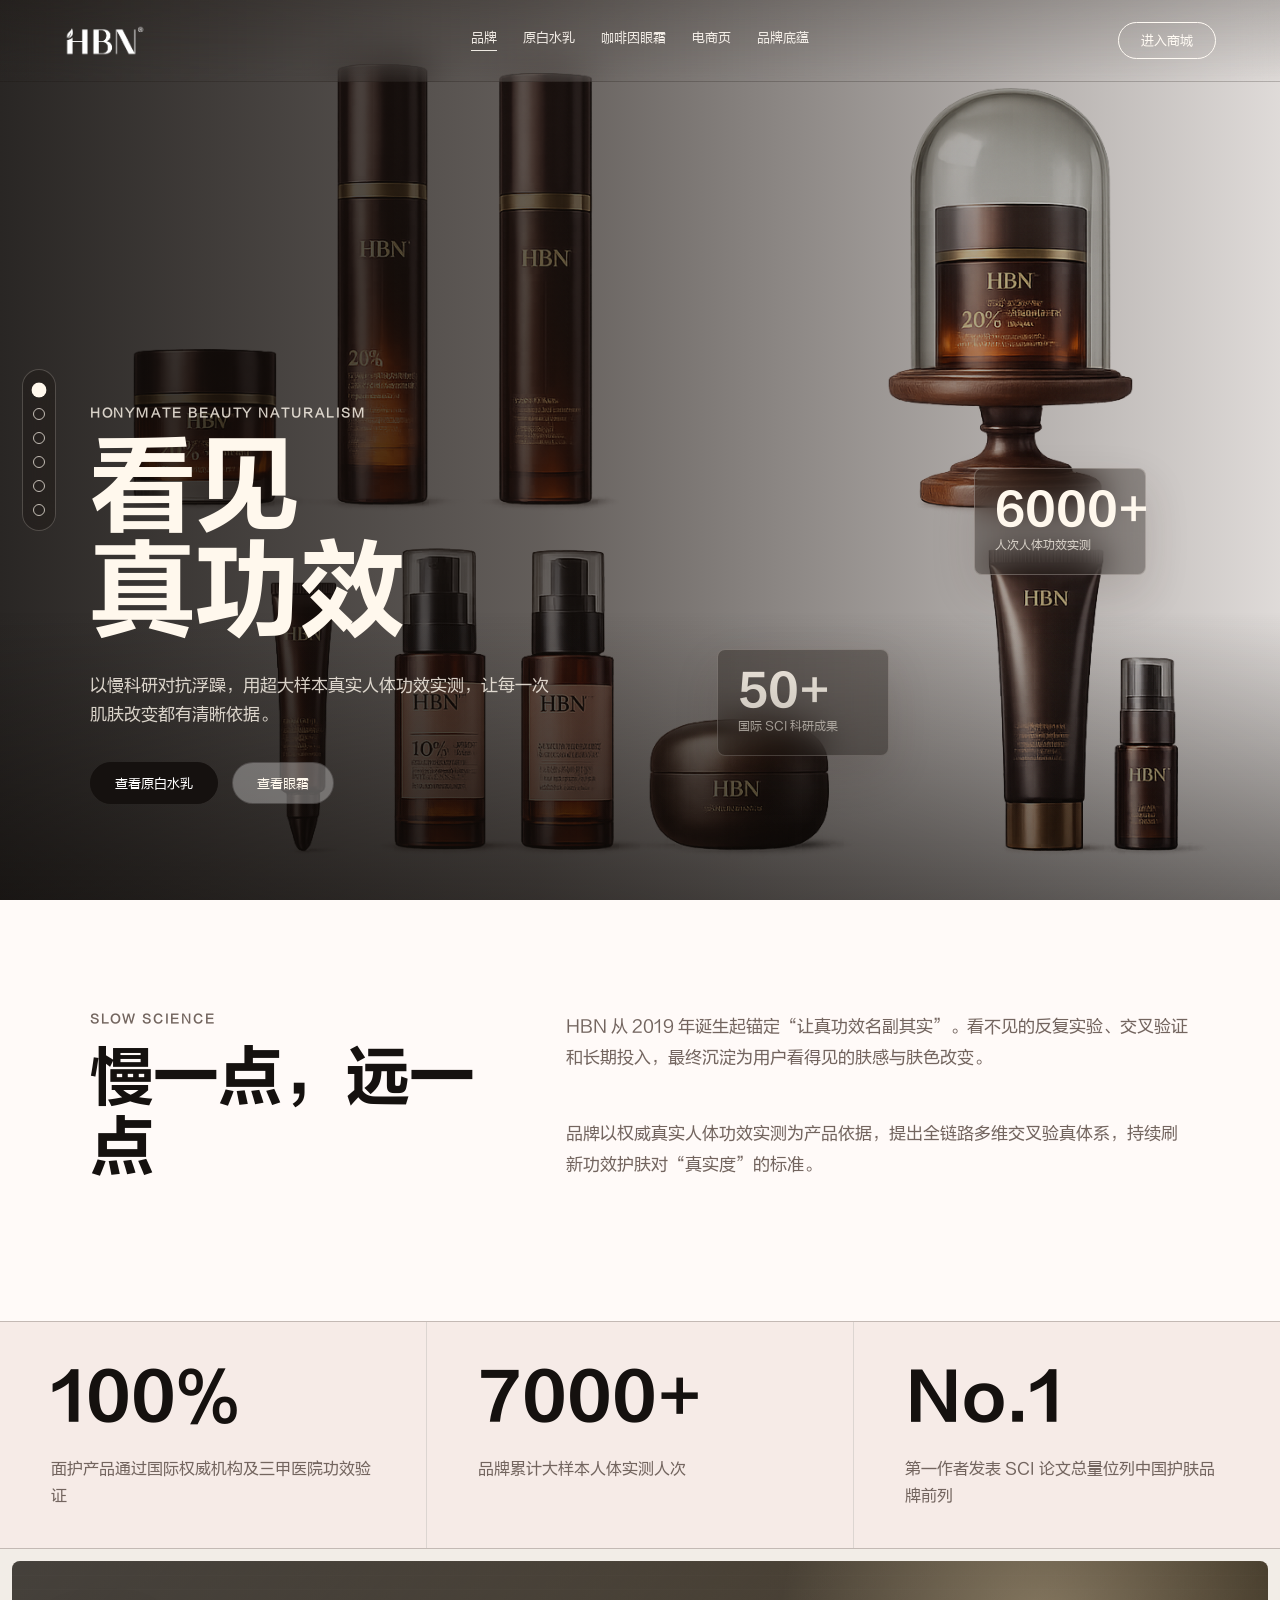
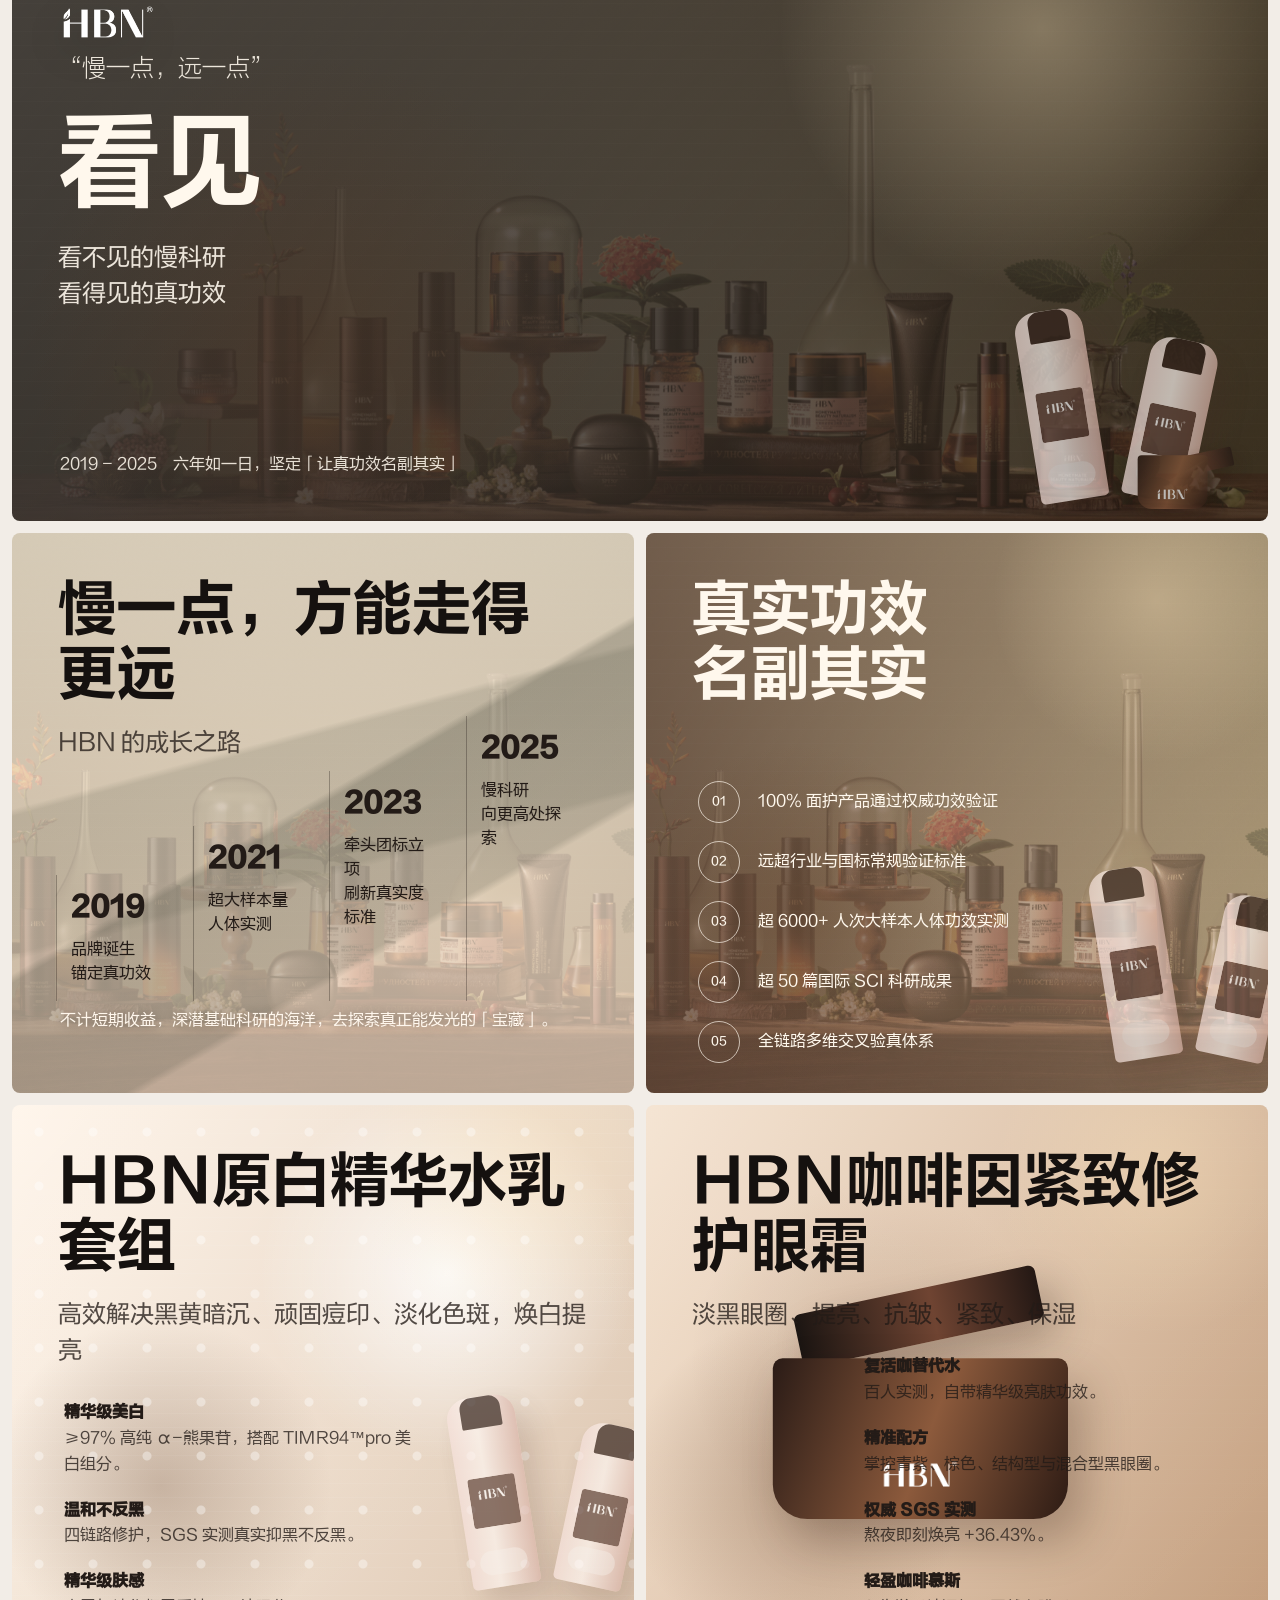
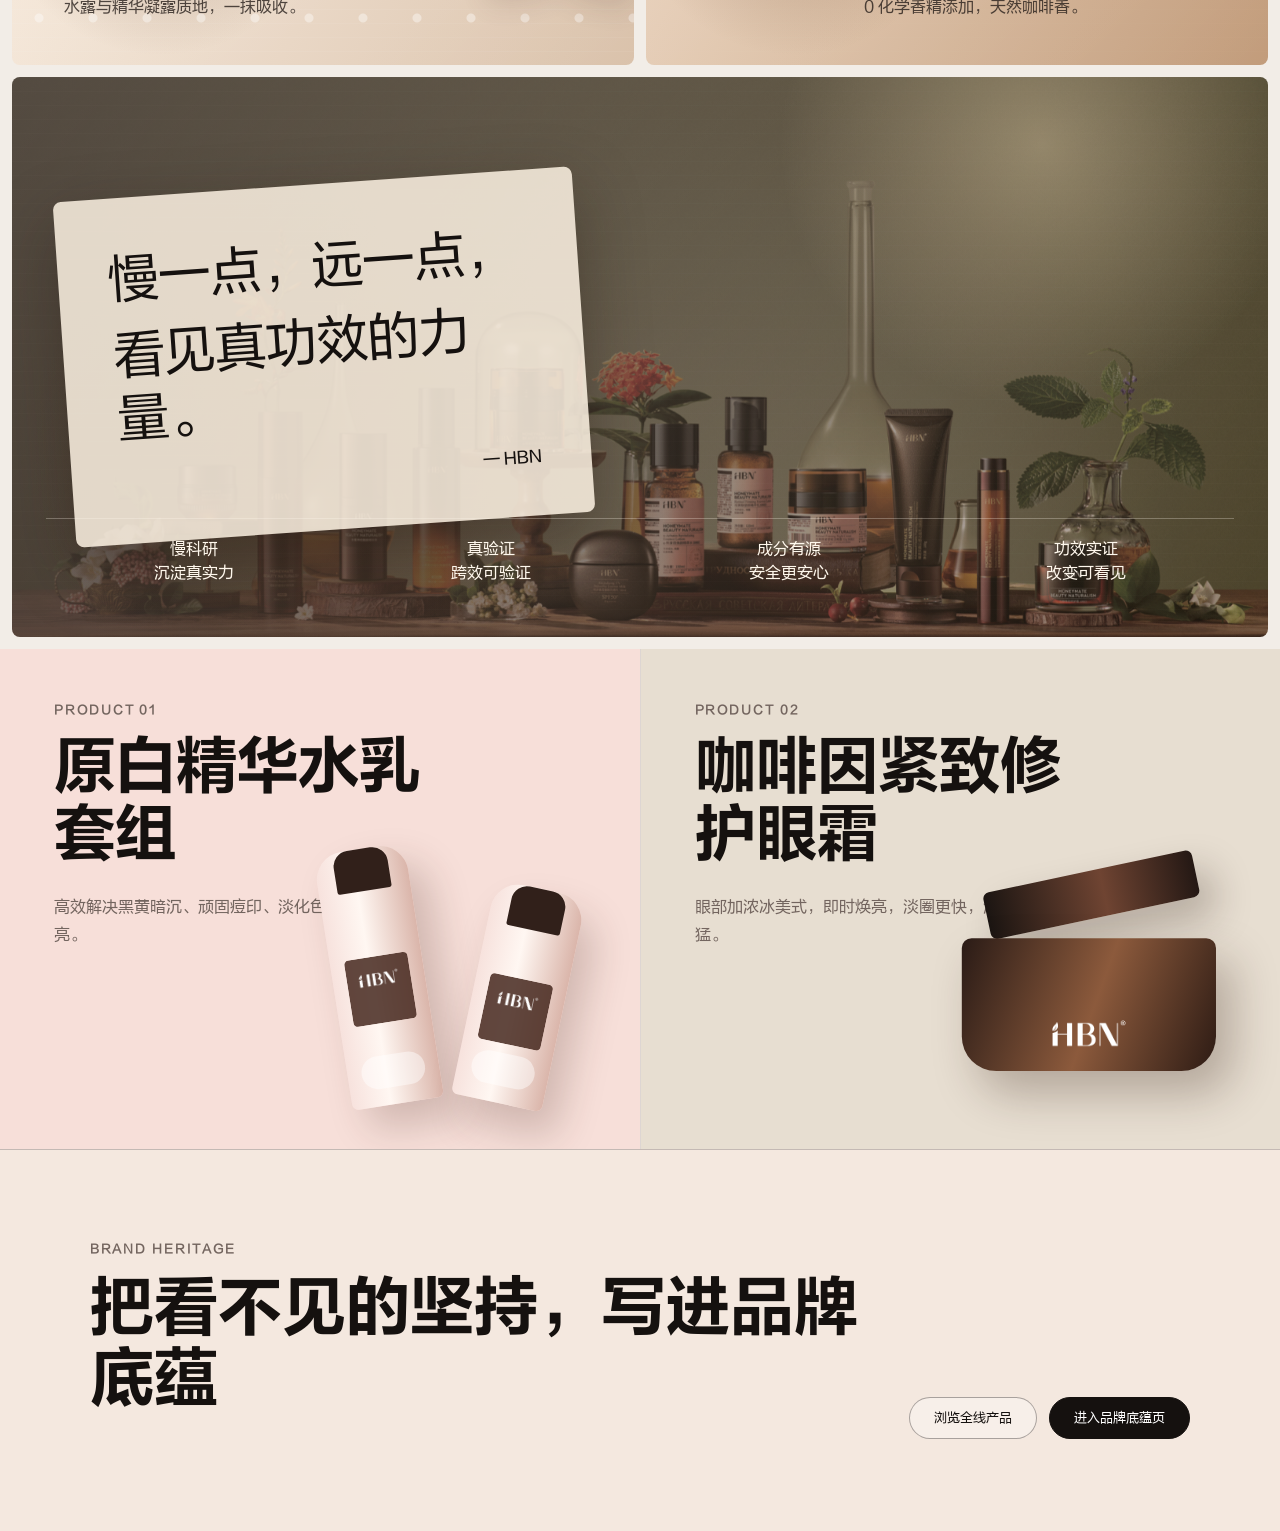
==== commit ea15b761: "Refine HBN homepage and add shop page" ====
--- a/index.html
+++ b/index.html
@@ -20,12 +20,22 @@
           <a href="./index.html" aria-current="page">品牌</a>
           <a href="./product-white.html">原白水乳</a>
           <a href="./product-eye.html">咖啡因眼霜</a>
+          <a href="./shop.html">电商页</a>
           <a href="./heritage.html">品牌底蕴</a>
         </div>
-        <a class="pill-link" href="#science">看见科研</a>
+        <a class="pill-link" href="./shop.html">进入商城</a>
       </nav>
 
-      <section class="hero hero-brand" data-reveal>
+      <aside class="side-anchor-nav" aria-label="页面章节导航">
+        <a href="#top" data-label="首页">首页</a>
+        <a href="#science" data-label="慢科研">慢科研</a>
+        <a href="#proof" data-label="真实验证">真实验证</a>
+        <a href="#suite" data-label="六屏叙事">六屏叙事</a>
+        <a href="#products" data-label="产品">产品</a>
+        <a href="#heritage-entry" data-label="底蕴">底蕴</a>
+      </aside>
+
+      <section class="hero hero-brand" id="top" data-reveal>
         <div class="hero-copy">
           <p class="eyebrow">Honymate Beauty Naturalism</p>
           <h1>
@@ -42,7 +52,6 @@
         </div>
 
         <div class="hero-visual" aria-label="HBN 品牌视觉">
-          <img class="brand-still" src="./assets/brand/hbn-promo.png" alt="HBN 品牌宣传视觉" />
           <div class="floating-panel panel-one">
             <span>6000+</span>
             <small>人次人体功效实测</small>
@@ -69,7 +78,7 @@
         </div>
       </section>
 
-      <section class="proof-strip" data-reveal>
+      <section class="proof-strip" id="proof" data-reveal>
         <article>
           <strong>100%</strong>
           <span>面护产品通过国际权威机构及三甲医院功效验证</span>
@@ -84,7 +93,7 @@
         </article>
       </section>
 
-      <section class="reference-suite" aria-label="HBN 六屏品牌叙事">
+      <section class="reference-suite" id="suite" aria-label="HBN 六屏品牌叙事">
         <article class="story-screen screen-lab" data-reveal>
           <img class="screen-logo light" src="./assets/brand/hbn-logo-white.png" alt="HBN" />
           <div class="screen-copy">
@@ -178,7 +187,7 @@
         </article>
       </section>
 
-      <section class="product-preview-grid" data-reveal>
+      <section class="product-preview-grid" id="products" data-reveal>
         <a class="product-preview white-product" href="./product-white.html">
           <div class="preview-copy">
             <p class="eyebrow">Product 01</p>
@@ -204,12 +213,15 @@
         </a>
       </section>
 
-      <section class="heritage-teaser" data-reveal>
+      <section class="heritage-teaser" id="heritage-entry" data-reveal>
         <div>
           <p class="eyebrow">Brand Heritage</p>
           <h2>把看不见的坚持，写进品牌底蕴</h2>
         </div>
-        <a class="button dark" href="./heritage.html">进入品牌底蕴页</a>
+        <div class="teaser-actions">
+          <a class="button ghost" href="./shop.html">浏览全线产品</a>
+          <a class="button dark" href="./heritage.html">进入品牌底蕴页</a>
+        </div>
       </section>
     </main>
 
--- a/styles.css
+++ b/styles.css
@@ -20,6 +20,606 @@
   --sans: var(--font-regular), "PingFang SC", "Microsoft YaHei", sans-serif;
 }
 
+/* Refined luxury layout and commerce additions */
+body[data-page="brand"],
+body[data-page="shop"] {
+  background: #f5f1ed;
+}
+
+body[data-page="brand"] .site-shell,
+body[data-page="shop"] .site-shell {
+  width: 100%;
+  min-height: 100vh;
+  margin: 0;
+  border: 0;
+  border-radius: 0;
+  box-shadow: none;
+}
+
+body[data-page="brand"] .nav,
+body[data-page="shop"] .nav {
+  position: fixed;
+  top: 0;
+  right: 0;
+  left: 0;
+  height: 82px;
+  padding: 18px clamp(24px, 5vw, 72px);
+  color: #fffaf3;
+  background: linear-gradient(rgba(20, 14, 10, 0.2), rgba(20, 14, 10, 0));
+  border-bottom: 1px solid transparent;
+  transition: background 0.35s ease, color 0.35s ease, border-color 0.35s ease, box-shadow 0.35s ease;
+}
+
+body[data-page="brand"] .nav .brand-lockup img,
+body[data-page="shop"] .nav .brand-lockup img {
+  filter: brightness(0) invert(1);
+  transition: filter 0.35s ease;
+}
+
+body[data-page="brand"] .nav .nav-links,
+body[data-page="shop"] .nav .nav-links {
+  color: rgba(255, 250, 243, 0.9);
+}
+
+body.is-scrolled[data-page="brand"] .nav,
+body.is-scrolled[data-page="shop"] .nav {
+  color: var(--ink);
+  background: rgba(255, 255, 255, 0.94);
+  border-color: rgba(35, 27, 23, 0.08);
+  box-shadow: 0 18px 46px rgba(39, 28, 20, 0.08);
+}
+
+body.is-scrolled[data-page="brand"] .nav .brand-lockup img,
+body.is-scrolled[data-page="shop"] .nav .brand-lockup img {
+  filter: none;
+}
+
+body.is-scrolled[data-page="brand"] .nav .nav-links,
+body.is-scrolled[data-page="shop"] .nav .nav-links {
+  color: rgba(21, 17, 15, 0.72);
+}
+
+body[data-page="brand"] .pill-link,
+body[data-page="shop"] .pill-link {
+  border-color: currentColor;
+}
+
+.hero-brand {
+  min-height: 100vh;
+  grid-template-columns: minmax(0, 0.72fr) minmax(360px, 0.68fr);
+  align-items: end;
+  padding: 150px clamp(28px, 7vw, 110px) 96px;
+  color: #fff8ed;
+  background:
+    linear-gradient(90deg, rgba(12, 9, 7, 0.86) 0%, rgba(20, 14, 10, 0.66) 42%, rgba(20, 14, 10, 0.2) 100%),
+    url("./assets/products/hbn-product-lineup.png") center / cover;
+}
+
+.hero-brand::after {
+  position: absolute;
+  inset: auto 0 0;
+  height: 32%;
+  background: linear-gradient(transparent, rgba(12, 9, 7, 0.52));
+  content: "";
+  pointer-events: none;
+}
+
+.hero-brand .hero-copy {
+  align-self: end;
+  max-width: 620px;
+}
+
+.hero-brand .eyebrow,
+.hero-brand .hero-text {
+  color: rgba(255, 248, 237, 0.82);
+}
+
+.hero-brand h1 {
+  font-size: clamp(62px, 8.4vw, 132px);
+  line-height: 0.98;
+}
+
+.hero-brand .hero-visual {
+  align-self: end;
+  min-height: 380px;
+}
+
+.hero-brand .floating-panel {
+  color: #fff8ed;
+  background: rgba(27, 18, 12, 0.36);
+  border-color: rgba(255, 248, 237, 0.26);
+}
+
+.hero-brand .floating-panel small {
+  color: rgba(255, 248, 237, 0.74);
+}
+
+.panel-one {
+  top: 42px;
+  right: 2%;
+}
+
+.panel-two {
+  bottom: 34px;
+  left: auto;
+  right: 24%;
+}
+
+.side-anchor-nav {
+  position: fixed;
+  top: 50%;
+  left: 22px;
+  z-index: 9;
+  display: grid;
+  gap: 12px;
+  padding: 14px 10px;
+  border: 1px solid rgba(255, 248, 237, 0.2);
+  border-radius: 999px;
+  background: rgba(24, 16, 11, 0.28);
+  backdrop-filter: blur(16px);
+  transform: translateY(-50%);
+  transition: background 0.3s ease, border-color 0.3s ease;
+}
+
+.side-anchor-nav a {
+  position: relative;
+  display: grid;
+  width: 12px;
+  height: 12px;
+  place-items: center;
+  border: 1px solid rgba(255, 248, 237, 0.72);
+  border-radius: 50%;
+  color: transparent;
+  font-size: 0;
+  transition: transform 0.2s ease, background 0.2s ease;
+}
+
+.side-anchor-nav a::after {
+  position: absolute;
+  left: 22px;
+  width: max-content;
+  padding: 7px 10px;
+  border-radius: 999px;
+  color: #fff8ed;
+  background: rgba(24, 16, 11, 0.78);
+  content: attr(data-label);
+  font-size: 12px;
+  opacity: 0;
+  pointer-events: none;
+  transform: translateX(-6px);
+  transition: opacity 0.2s ease, transform 0.2s ease;
+}
+
+.side-anchor-nav a:hover,
+.side-anchor-nav a.is-active {
+  background: #fff8ed;
+  transform: scale(1.24);
+}
+
+.side-anchor-nav a:hover::after {
+  opacity: 1;
+  transform: translateX(0);
+}
+
+body.is-scrolled[data-page="brand"] .side-anchor-nav,
+body.is-scrolled[data-page="shop"] .side-anchor-nav {
+  background: rgba(255, 255, 255, 0.78);
+  border-color: rgba(35, 27, 23, 0.12);
+}
+
+body.is-scrolled[data-page="brand"] .side-anchor-nav a,
+body.is-scrolled[data-page="shop"] .side-anchor-nav a {
+  border-color: rgba(35, 27, 23, 0.46);
+}
+
+body.is-scrolled[data-page="brand"] .side-anchor-nav a:hover,
+body.is-scrolled[data-page="brand"] .side-anchor-nav a.is-active,
+body.is-scrolled[data-page="shop"] .side-anchor-nav a:hover,
+body.is-scrolled[data-page="shop"] .side-anchor-nav a.is-active {
+  background: var(--bottle);
+}
+
+h1 {
+  font-size: clamp(62px, 8.6vw, 132px);
+  line-height: 0.98;
+}
+
+h2 {
+  font-size: clamp(38px, 5.2vw, 76px);
+  line-height: 1.08;
+}
+
+.split-section {
+  padding: 112px clamp(28px, 7vw, 110px);
+}
+
+.proof-strip article {
+  min-height: 190px;
+  padding: 38px clamp(24px, 4vw, 54px);
+}
+
+.proof-strip strong {
+  font-size: clamp(44px, 5vw, 70px);
+}
+
+.reference-suite {
+  grid-template-columns: repeat(2, minmax(0, 1fr));
+  gap: 12px;
+  padding: 12px;
+}
+
+.story-screen {
+  min-height: 560px;
+}
+
+.story-screen:nth-child(1),
+.story-screen:nth-child(6) {
+  grid-column: span 2;
+}
+
+.screen-copy {
+  padding: 46px;
+}
+
+.screen-copy h2 {
+  font-size: clamp(38px, 4.6vw, 70px);
+}
+
+.screen-lab h2 {
+  font-size: clamp(72px, 8vw, 118px);
+}
+
+.lab-products,
+.proof-products,
+.splash-products {
+  pointer-events: none;
+  opacity: 0.72;
+  transform: scale(0.62);
+}
+
+.proof-products {
+  right: -24px;
+}
+
+.screen-white .splash-products {
+  right: -16px;
+}
+
+.feature-columns {
+  width: min(360px, calc(100% - 88px));
+}
+
+.feature-columns.right {
+  width: min(360px, calc(100% - 88px));
+}
+
+.product-preview {
+  min-height: 500px;
+}
+
+.product-preview h2 {
+  font-size: clamp(38px, 4.8vw, 66px);
+}
+
+.product-duo {
+  transform: scale(0.78);
+  transform-origin: bottom right;
+}
+
+.cream-jar {
+  transform: scale(0.82);
+  transform-origin: bottom right;
+}
+
+.heritage-teaser {
+  padding: 92px clamp(28px, 7vw, 110px);
+}
+
+.teaser-actions {
+  display: flex;
+  flex-wrap: wrap;
+  gap: 12px;
+  justify-content: flex-end;
+}
+
+.button.light {
+  border-color: rgba(255, 248, 237, 0.72);
+  color: #231b17;
+  background: #fff8ed;
+}
+
+.shop-hero {
+  position: relative;
+  min-height: 100vh;
+  display: grid;
+  align-items: end;
+  padding: 150px clamp(28px, 7vw, 110px) 96px;
+  color: #fff8ed;
+  background:
+    linear-gradient(90deg, rgba(12, 9, 7, 0.88), rgba(33, 22, 15, 0.48), rgba(33, 22, 15, 0.1)),
+    url("./assets/products/hbn-product-lineup.png") center / cover;
+}
+
+.shop-hero-copy {
+  position: relative;
+  z-index: 2;
+  max-width: 720px;
+}
+
+.shop-hero-copy h1 {
+  font-size: clamp(58px, 8.2vw, 126px);
+}
+
+.shop-hero-copy p {
+  max-width: 560px;
+  color: rgba(255, 248, 237, 0.82);
+  font-size: 17px;
+  line-height: 1.8;
+}
+
+.product-showcase {
+  background: #f8f2ec;
+}
+
+.showcase-panel {
+  position: sticky;
+  top: 82px;
+  display: grid;
+  grid-template-columns: minmax(360px, 0.95fr) minmax(0, 1fr);
+  gap: clamp(28px, 6vw, 96px);
+  min-height: calc(100vh - 82px);
+  align-items: center;
+  padding: 80px clamp(28px, 7vw, 110px);
+  border-bottom: 1px solid rgba(67, 38, 28, 0.12);
+  background: #f8f2ec;
+}
+
+.showcase-panel.reverse {
+  grid-template-columns: minmax(0, 1fr) minmax(360px, 0.95fr);
+}
+
+.showcase-panel.reverse .showcase-image {
+  order: 2;
+}
+
+.showcase-image {
+  min-height: 560px;
+  border-radius: 8px;
+  box-shadow: 0 28px 90px rgba(46, 29, 20, 0.18);
+}
+
+.showcase-copy span {
+  display: block;
+  margin-bottom: 24px;
+  color: var(--coffee);
+  font-family: var(--font-heavy);
+}
+
+.showcase-copy h2 {
+  max-width: 660px;
+}
+
+.showcase-copy p {
+  max-width: 460px;
+  color: var(--muted);
+  font-size: 18px;
+  line-height: 1.8;
+}
+
+.product-crop {
+  background-image: url("./assets/products/hbn-product-lineup.png");
+  background-repeat: no-repeat;
+  background-color: #211711;
+  transition: transform 0.35s ease, box-shadow 0.35s ease;
+}
+
+.commerce-card:hover .product-crop {
+  transform: scale(1.035);
+}
+
+.crop-01 { background-size: 440%; background-position: 10% 25%; }
+.crop-02 { background-size: 450%; background-position: 31% 18%; }
+.crop-03 { background-size: 450%; background-position: 44% 18%; }
+.crop-04 { background-size: 330%; background-position: 79% 18%; }
+.crop-05 { background-size: 520%; background-position: 24% 82%; }
+.crop-06 { background-size: 455%; background-position: 35% 83%; }
+.crop-07 { background-size: 455%; background-position: 47% 83%; }
+.crop-08 { background-size: 420%; background-position: 59% 84%; }
+.crop-09 { background-size: 470%; background-position: 83% 82%; }
+.crop-10 { background-size: 560%; background-position: 94% 83%; }
+
+.shop-grid-section {
+  padding: 108px clamp(28px, 7vw, 110px);
+  background: #fffaf6;
+}
+
+.section-heading {
+  display: grid;
+  grid-template-columns: 0.75fr 1.25fr;
+  gap: 42px;
+  align-items: end;
+  margin-bottom: 42px;
+}
+
+.section-heading h2 {
+  max-width: 760px;
+}
+
+.commerce-grid {
+  display: grid;
+  grid-template-columns: repeat(5, minmax(0, 1fr));
+  gap: 14px;
+}
+
+.commerce-card {
+  display: grid;
+  gap: 12px;
+  padding: 12px 12px 18px;
+  border: 1px solid rgba(67, 38, 28, 0.1);
+  border-radius: 8px;
+  background: #f3e8de;
+  overflow: hidden;
+  transition: transform 0.28s ease, box-shadow 0.28s ease, background 0.28s ease;
+}
+
+.commerce-card:hover {
+  background: #fff8f0;
+  box-shadow: 0 22px 60px rgba(52, 34, 22, 0.13);
+  transform: translateY(-6px);
+}
+
+.commerce-card .product-crop {
+  aspect-ratio: 4 / 5;
+  border-radius: 6px;
+}
+
+.commerce-card h3 {
+  margin: 8px 2px 0;
+  font-family: var(--font-heavy);
+  font-size: 20px;
+  line-height: 1.35;
+}
+
+.commerce-card p {
+  margin: 0 2px 10px;
+  color: var(--muted);
+  font-size: 13px;
+}
+
+.commerce-card button {
+  min-height: 38px;
+  border: 1px solid rgba(35, 27, 23, 0.18);
+  border-radius: 999px;
+  color: var(--ink);
+  background: rgba(255, 255, 255, 0.52);
+  font: inherit;
+  cursor: pointer;
+}
+
+.ritual-section {
+  display: grid;
+  grid-template-columns: 0.8fr 1.2fr;
+  gap: 48px;
+  align-items: center;
+  padding: 96px clamp(28px, 7vw, 110px);
+  background: #2b2119;
+  color: #fff8ed;
+}
+
+.ritual-section .eyebrow {
+  color: rgba(255, 248, 237, 0.72);
+}
+
+.ritual-steps {
+  display: grid;
+  grid-template-columns: repeat(5, 1fr);
+  gap: 1px;
+  background: rgba(255, 248, 237, 0.22);
+}
+
+.ritual-steps span {
+  display: grid;
+  min-height: 132px;
+  place-items: center;
+  padding: 18px;
+  background: #3f3025;
+  text-align: center;
+}
+
+@media (max-width: 1180px) {
+  .commerce-grid {
+    grid-template-columns: repeat(3, minmax(0, 1fr));
+  }
+
+  .showcase-panel,
+  .showcase-panel.reverse {
+    grid-template-columns: 1fr;
+    position: relative;
+    top: auto;
+  }
+
+  .showcase-panel.reverse .showcase-image {
+    order: 0;
+  }
+
+  .showcase-image {
+    min-height: 440px;
+  }
+}
+
+@media (max-width: 980px) {
+  body[data-page="brand"] .nav,
+  body[data-page="shop"] .nav {
+    height: auto;
+    padding: 18px 22px 8px;
+  }
+
+  .side-anchor-nav {
+    display: none;
+  }
+
+  .hero-brand,
+  .shop-hero {
+    min-height: 760px;
+    grid-template-columns: 1fr;
+    padding: 132px 24px 64px;
+  }
+
+  .hero-brand .hero-visual {
+    min-height: 160px;
+  }
+
+  .reference-suite,
+  .story-screen:nth-child(1),
+  .story-screen:nth-child(6),
+  .section-heading,
+  .ritual-section {
+    grid-template-columns: 1fr;
+  }
+
+  .story-screen:nth-child(1),
+  .story-screen:nth-child(6) {
+    grid-column: span 1;
+  }
+
+  .commerce-grid {
+    grid-template-columns: repeat(2, minmax(0, 1fr));
+  }
+
+  .ritual-steps {
+    grid-template-columns: 1fr;
+  }
+}
+
+@media (max-width: 560px) {
+  body[data-page="brand"] .site-shell,
+  body[data-page="shop"] .site-shell {
+    width: 100%;
+  }
+
+  .hero-brand h1,
+  .shop-hero-copy h1 {
+    font-size: clamp(54px, 18vw, 82px);
+  }
+
+  .floating-panel {
+    width: 138px;
+    padding: 16px;
+  }
+
+  .commerce-grid {
+    grid-template-columns: 1fr;
+  }
+
+  .showcase-panel {
+    padding: 56px 18px;
+  }
+
+  .showcase-image {
+    min-height: 360px;
+  }
+}
+
 @font-face {
   font-family: "HBNLanTingThin";
   src: url("./assets/fonts/FZLTTHJW.TTF") format("truetype");
@@ -1647,3 +2247,581 @@
     font-size: clamp(42px, 16vw, 68px);
   }
 }
+
+/* Final overrides: full-bleed premium HBN homepage and shop */
+body[data-page="brand"],
+body[data-page="shop"] {
+  background: #f5f1ed;
+}
+
+body[data-page="brand"] .site-shell,
+body[data-page="shop"] .site-shell {
+  width: 100%;
+  min-height: 100vh;
+  margin: 0;
+  border: 0;
+  border-radius: 0;
+  box-shadow: none;
+}
+
+body[data-page="brand"] .nav,
+body[data-page="shop"] .nav {
+  position: fixed;
+  top: 0;
+  right: 0;
+  left: 0;
+  height: 82px;
+  padding: 18px clamp(24px, 5vw, 72px);
+  color: #fffaf3;
+  background: linear-gradient(rgba(20, 14, 10, 0.22), rgba(20, 14, 10, 0));
+  border-bottom: 1px solid transparent;
+  transition: background 0.35s ease, color 0.35s ease, border-color 0.35s ease, box-shadow 0.35s ease;
+}
+
+body[data-page="brand"] .nav .brand-lockup img,
+body[data-page="shop"] .nav .brand-lockup img {
+  filter: brightness(0) invert(1);
+  transition: filter 0.35s ease;
+}
+
+body[data-page="brand"] .nav .nav-links,
+body[data-page="shop"] .nav .nav-links {
+  color: rgba(255, 250, 243, 0.9);
+}
+
+body.is-scrolled[data-page="brand"] .nav,
+body.is-scrolled[data-page="shop"] .nav {
+  color: var(--ink);
+  background: rgba(255, 255, 255, 0.95);
+  border-color: rgba(35, 27, 23, 0.08);
+  box-shadow: 0 18px 46px rgba(39, 28, 20, 0.08);
+}
+
+body.is-scrolled[data-page="brand"] .nav .brand-lockup img,
+body.is-scrolled[data-page="shop"] .nav .brand-lockup img {
+  filter: none;
+}
+
+body.is-scrolled[data-page="brand"] .nav .nav-links,
+body.is-scrolled[data-page="shop"] .nav .nav-links {
+  color: rgba(21, 17, 15, 0.72);
+}
+
+body[data-page="brand"] .pill-link,
+body[data-page="shop"] .pill-link {
+  border-color: currentColor;
+}
+
+body[data-page="brand"] h1,
+body[data-page="shop"] h1 {
+  font-size: clamp(58px, 8.2vw, 126px);
+  line-height: 1;
+}
+
+body[data-page="brand"] h2,
+body[data-page="shop"] h2 {
+  font-size: clamp(38px, 5vw, 74px);
+  line-height: 1.1;
+}
+
+body[data-page="brand"] .hero-brand {
+  min-height: 100vh;
+  grid-template-columns: minmax(0, 0.75fr) minmax(340px, 0.62fr);
+  align-items: end;
+  padding: 150px clamp(28px, 7vw, 110px) 96px;
+  color: #fff8ed;
+  background:
+    linear-gradient(90deg, rgba(12, 9, 7, 0.88) 0%, rgba(20, 14, 10, 0.66) 42%, rgba(20, 14, 10, 0.12) 100%),
+    url("./assets/products/hbn-product-lineup.png") center / cover;
+}
+
+body[data-page="brand"] .hero-brand::after {
+  position: absolute;
+  inset: auto 0 0;
+  height: 32%;
+  background: linear-gradient(transparent, rgba(12, 9, 7, 0.55));
+  content: "";
+  pointer-events: none;
+}
+
+body[data-page="brand"] .hero-brand .hero-copy {
+  align-self: end;
+  max-width: 620px;
+}
+
+body[data-page="brand"] .hero-brand .eyebrow,
+body[data-page="brand"] .hero-brand .hero-text {
+  color: rgba(255, 248, 237, 0.82);
+}
+
+body[data-page="brand"] .hero-brand .hero-visual {
+  align-self: end;
+  min-height: 360px;
+}
+
+body[data-page="brand"] .hero-brand .floating-panel {
+  color: #fff8ed;
+  background: rgba(27, 18, 12, 0.36);
+  border-color: rgba(255, 248, 237, 0.26);
+}
+
+body[data-page="brand"] .hero-brand .floating-panel small {
+  color: rgba(255, 248, 237, 0.74);
+}
+
+.side-anchor-nav {
+  position: fixed;
+  top: 50%;
+  left: 22px;
+  z-index: 9;
+  display: grid;
+  gap: 12px;
+  padding: 14px 10px;
+  border: 1px solid rgba(255, 248, 237, 0.2);
+  border-radius: 999px;
+  background: rgba(24, 16, 11, 0.28);
+  backdrop-filter: blur(16px);
+  transform: translateY(-50%);
+}
+
+.side-anchor-nav a {
+  position: relative;
+  display: grid;
+  width: 12px;
+  height: 12px;
+  place-items: center;
+  border: 1px solid rgba(255, 248, 237, 0.72);
+  border-radius: 50%;
+  color: transparent;
+  font-size: 0;
+  transition: transform 0.2s ease, background 0.2s ease;
+}
+
+.side-anchor-nav a::after {
+  position: absolute;
+  left: 22px;
+  width: max-content;
+  padding: 7px 10px;
+  border-radius: 999px;
+  color: #fff8ed;
+  background: rgba(24, 16, 11, 0.78);
+  content: attr(data-label);
+  font-size: 12px;
+  opacity: 0;
+  pointer-events: none;
+  transform: translateX(-6px);
+  transition: opacity 0.2s ease, transform 0.2s ease;
+}
+
+.side-anchor-nav a:hover,
+.side-anchor-nav a.is-active {
+  background: #fff8ed;
+  transform: scale(1.24);
+}
+
+.side-anchor-nav a:hover::after {
+  opacity: 1;
+  transform: translateX(0);
+}
+
+body.is-scrolled[data-page="brand"] .side-anchor-nav,
+body.is-scrolled[data-page="shop"] .side-anchor-nav {
+  background: rgba(255, 255, 255, 0.78);
+  border-color: rgba(35, 27, 23, 0.12);
+}
+
+body.is-scrolled[data-page="brand"] .side-anchor-nav a,
+body.is-scrolled[data-page="shop"] .side-anchor-nav a {
+  border-color: rgba(35, 27, 23, 0.46);
+}
+
+body.is-scrolled[data-page="brand"] .side-anchor-nav a:hover,
+body.is-scrolled[data-page="brand"] .side-anchor-nav a.is-active,
+body.is-scrolled[data-page="shop"] .side-anchor-nav a:hover,
+body.is-scrolled[data-page="shop"] .side-anchor-nav a.is-active {
+  background: var(--bottle);
+}
+
+body[data-page="brand"] .split-section {
+  padding: 112px clamp(28px, 7vw, 110px);
+}
+
+body[data-page="brand"] .proof-strip article {
+  min-height: 190px;
+  padding: 38px clamp(24px, 4vw, 54px);
+}
+
+body[data-page="brand"] .proof-strip strong {
+  font-size: clamp(44px, 5vw, 70px);
+}
+
+body[data-page="brand"] .reference-suite {
+  grid-template-columns: repeat(2, minmax(0, 1fr));
+  gap: 12px;
+  padding: 12px;
+}
+
+body[data-page="brand"] .story-screen {
+  min-height: 560px;
+}
+
+body[data-page="brand"] .story-screen:nth-child(1),
+body[data-page="brand"] .story-screen:nth-child(6) {
+  grid-column: span 2;
+}
+
+body[data-page="brand"] .screen-copy {
+  padding: 46px;
+}
+
+body[data-page="brand"] .screen-copy h2 {
+  font-size: clamp(38px, 4.6vw, 70px);
+}
+
+body[data-page="brand"] .screen-lab h2 {
+  font-size: clamp(72px, 8vw, 118px);
+}
+
+body[data-page="brand"] .lab-products,
+body[data-page="brand"] .proof-products,
+body[data-page="brand"] .splash-products {
+  pointer-events: none;
+  opacity: 0.68;
+  transform: scale(0.58);
+}
+
+body[data-page="brand"] .proof-products {
+  right: -24px;
+}
+
+body[data-page="brand"] .screen-white .splash-products {
+  right: -16px;
+}
+
+body[data-page="brand"] .feature-columns,
+body[data-page="brand"] .feature-columns.right {
+  width: min(360px, calc(100% - 88px));
+}
+
+body[data-page="brand"] .product-preview {
+  min-height: 500px;
+}
+
+body[data-page="brand"] .product-preview h2 {
+  font-size: clamp(38px, 4.8vw, 66px);
+}
+
+body[data-page="brand"] .product-preview .product-duo {
+  transform: scale(0.78);
+  transform-origin: bottom right;
+}
+
+body[data-page="brand"] .product-preview .cream-jar {
+  transform: scale(0.82);
+  transform-origin: bottom right;
+}
+
+body[data-page="brand"] .heritage-teaser {
+  padding: 92px clamp(28px, 7vw, 110px);
+}
+
+.teaser-actions {
+  display: flex;
+  flex-wrap: wrap;
+  gap: 12px;
+  justify-content: flex-end;
+}
+
+.button.light {
+  border-color: rgba(255, 248, 237, 0.72);
+  color: #231b17;
+  background: #fff8ed;
+}
+
+.shop-hero {
+  position: relative;
+  min-height: 100vh;
+  display: grid;
+  align-items: end;
+  padding: 150px clamp(28px, 7vw, 110px) 96px;
+  color: #fff8ed;
+  background:
+    linear-gradient(90deg, rgba(12, 9, 7, 0.88), rgba(33, 22, 15, 0.48), rgba(33, 22, 15, 0.08)),
+    url("./assets/products/hbn-product-lineup.png") center / cover;
+}
+
+.shop-hero-copy {
+  position: relative;
+  z-index: 2;
+  max-width: 720px;
+}
+
+.shop-hero-copy p {
+  max-width: 560px;
+  color: rgba(255, 248, 237, 0.82);
+  font-size: 17px;
+  line-height: 1.8;
+}
+
+.product-showcase {
+  background: #f8f2ec;
+}
+
+.showcase-panel {
+  position: sticky;
+  top: 82px;
+  display: grid;
+  grid-template-columns: minmax(360px, 0.95fr) minmax(0, 1fr);
+  gap: clamp(28px, 6vw, 96px);
+  min-height: calc(100vh - 82px);
+  align-items: center;
+  padding: 80px clamp(28px, 7vw, 110px);
+  border-bottom: 1px solid rgba(67, 38, 28, 0.12);
+  background: #f8f2ec;
+}
+
+.showcase-panel.reverse {
+  grid-template-columns: minmax(0, 1fr) minmax(360px, 0.95fr);
+}
+
+.showcase-panel.reverse .showcase-image {
+  order: 2;
+}
+
+.showcase-image {
+  min-height: 560px;
+  border-radius: 8px;
+  box-shadow: 0 28px 90px rgba(46, 29, 20, 0.18);
+}
+
+.showcase-copy span {
+  display: block;
+  margin-bottom: 24px;
+  color: var(--coffee);
+  font-family: var(--font-heavy);
+}
+
+.showcase-copy h2 {
+  max-width: 660px;
+}
+
+.showcase-copy p {
+  max-width: 460px;
+  color: var(--muted);
+  font-size: 18px;
+  line-height: 1.8;
+}
+
+.product-crop {
+  background-image: url("./assets/products/hbn-product-lineup.png");
+  background-repeat: no-repeat;
+  background-color: #211711;
+  transition: transform 0.35s ease, box-shadow 0.35s ease;
+}
+
+.commerce-card:hover .product-crop {
+  transform: scale(1.035);
+}
+
+.crop-01 { background-size: 440%; background-position: 10% 25%; }
+.crop-02 { background-size: 450%; background-position: 31% 18%; }
+.crop-03 { background-size: 450%; background-position: 44% 18%; }
+.crop-04 { background-size: 330%; background-position: 79% 18%; }
+.crop-05 { background-size: 520%; background-position: 24% 82%; }
+.crop-06 { background-size: 455%; background-position: 35% 83%; }
+.crop-07 { background-size: 455%; background-position: 47% 83%; }
+.crop-08 { background-size: 420%; background-position: 59% 84%; }
+.crop-09 { background-size: 470%; background-position: 83% 82%; }
+.crop-10 { background-size: 560%; background-position: 94% 83%; }
+
+.shop-grid-section {
+  padding: 108px clamp(28px, 7vw, 110px);
+  background: #fffaf6;
+}
+
+.section-heading {
+  display: grid;
+  grid-template-columns: 0.75fr 1.25fr;
+  gap: 42px;
+  align-items: end;
+  margin-bottom: 42px;
+}
+
+.section-heading h2 {
+  max-width: 760px;
+}
+
+.commerce-grid {
+  display: grid;
+  grid-template-columns: repeat(5, minmax(0, 1fr));
+  gap: 14px;
+}
+
+.commerce-card {
+  display: grid;
+  gap: 12px;
+  padding: 12px 12px 18px;
+  border: 1px solid rgba(67, 38, 28, 0.1);
+  border-radius: 8px;
+  background: #f3e8de;
+  overflow: hidden;
+  transition: transform 0.28s ease, box-shadow 0.28s ease, background 0.28s ease;
+}
+
+.commerce-card:hover {
+  background: #fff8f0;
+  box-shadow: 0 22px 60px rgba(52, 34, 22, 0.13);
+  transform: translateY(-6px);
+}
+
+.commerce-card .product-crop {
+  aspect-ratio: 4 / 5;
+  border-radius: 6px;
+}
+
+.commerce-card h3 {
+  margin: 8px 2px 0;
+  font-family: var(--font-heavy);
+  font-size: 20px;
+  line-height: 1.35;
+}
+
+.commerce-card p {
+  margin: 0 2px 10px;
+  color: var(--muted);
+  font-size: 13px;
+}
+
+.commerce-card button {
+  min-height: 38px;
+  border: 1px solid rgba(35, 27, 23, 0.18);
+  border-radius: 999px;
+  color: var(--ink);
+  background: rgba(255, 255, 255, 0.52);
+  font: inherit;
+  cursor: pointer;
+}
+
+.ritual-section {
+  display: grid;
+  grid-template-columns: 0.8fr 1.2fr;
+  gap: 48px;
+  align-items: center;
+  padding: 96px clamp(28px, 7vw, 110px);
+  background: #2b2119;
+  color: #fff8ed;
+}
+
+.ritual-section .eyebrow {
+  color: rgba(255, 248, 237, 0.72);
+}
+
+.ritual-steps {
+  display: grid;
+  grid-template-columns: repeat(5, 1fr);
+  gap: 1px;
+  background: rgba(255, 248, 237, 0.22);
+}
+
+.ritual-steps span {
+  display: grid;
+  min-height: 132px;
+  place-items: center;
+  padding: 18px;
+  background: #3f3025;
+  text-align: center;
+}
+
+@media (max-width: 1180px) {
+  .commerce-grid {
+    grid-template-columns: repeat(3, minmax(0, 1fr));
+  }
+
+  .showcase-panel,
+  .showcase-panel.reverse {
+    grid-template-columns: 1fr;
+    position: relative;
+    top: auto;
+  }
+
+  .showcase-panel.reverse .showcase-image {
+    order: 0;
+  }
+
+  .showcase-image {
+    min-height: 440px;
+  }
+}
+
+@media (max-width: 980px) {
+  body[data-page="brand"] .nav,
+  body[data-page="shop"] .nav {
+    height: auto;
+    padding: 18px 22px 8px;
+  }
+
+  .side-anchor-nav {
+    display: none;
+  }
+
+  body[data-page="brand"] .hero-brand,
+  .shop-hero {
+    min-height: 760px;
+    grid-template-columns: 1fr;
+    padding: 132px 24px 64px;
+  }
+
+  body[data-page="brand"] .hero-brand .hero-visual {
+    min-height: 160px;
+  }
+
+  body[data-page="brand"] .reference-suite,
+  body[data-page="brand"] .story-screen:nth-child(1),
+  body[data-page="brand"] .story-screen:nth-child(6),
+  .section-heading,
+  .ritual-section {
+    grid-template-columns: 1fr;
+  }
+
+  body[data-page="brand"] .story-screen:nth-child(1),
+  body[data-page="brand"] .story-screen:nth-child(6) {
+    grid-column: span 1;
+  }
+
+  .commerce-grid {
+    grid-template-columns: repeat(2, minmax(0, 1fr));
+  }
+
+  .ritual-steps {
+    grid-template-columns: 1fr;
+  }
+}
+
+@media (max-width: 560px) {
+  body[data-page="brand"] .site-shell,
+  body[data-page="shop"] .site-shell {
+    width: 100%;
+  }
+
+  body[data-page="brand"] .hero-brand h1,
+  .shop-hero-copy h1 {
+    font-size: clamp(54px, 18vw, 82px);
+  }
+
+  body[data-page="brand"] .floating-panel {
+    width: 138px;
+    padding: 16px;
+  }
+
+  .commerce-grid {
+    grid-template-columns: 1fr;
+  }
+
+  .showcase-panel {
+    padding: 56px 18px;
+  }
+
+  .showcase-image {
+    min-height: 360px;
+  }
+}
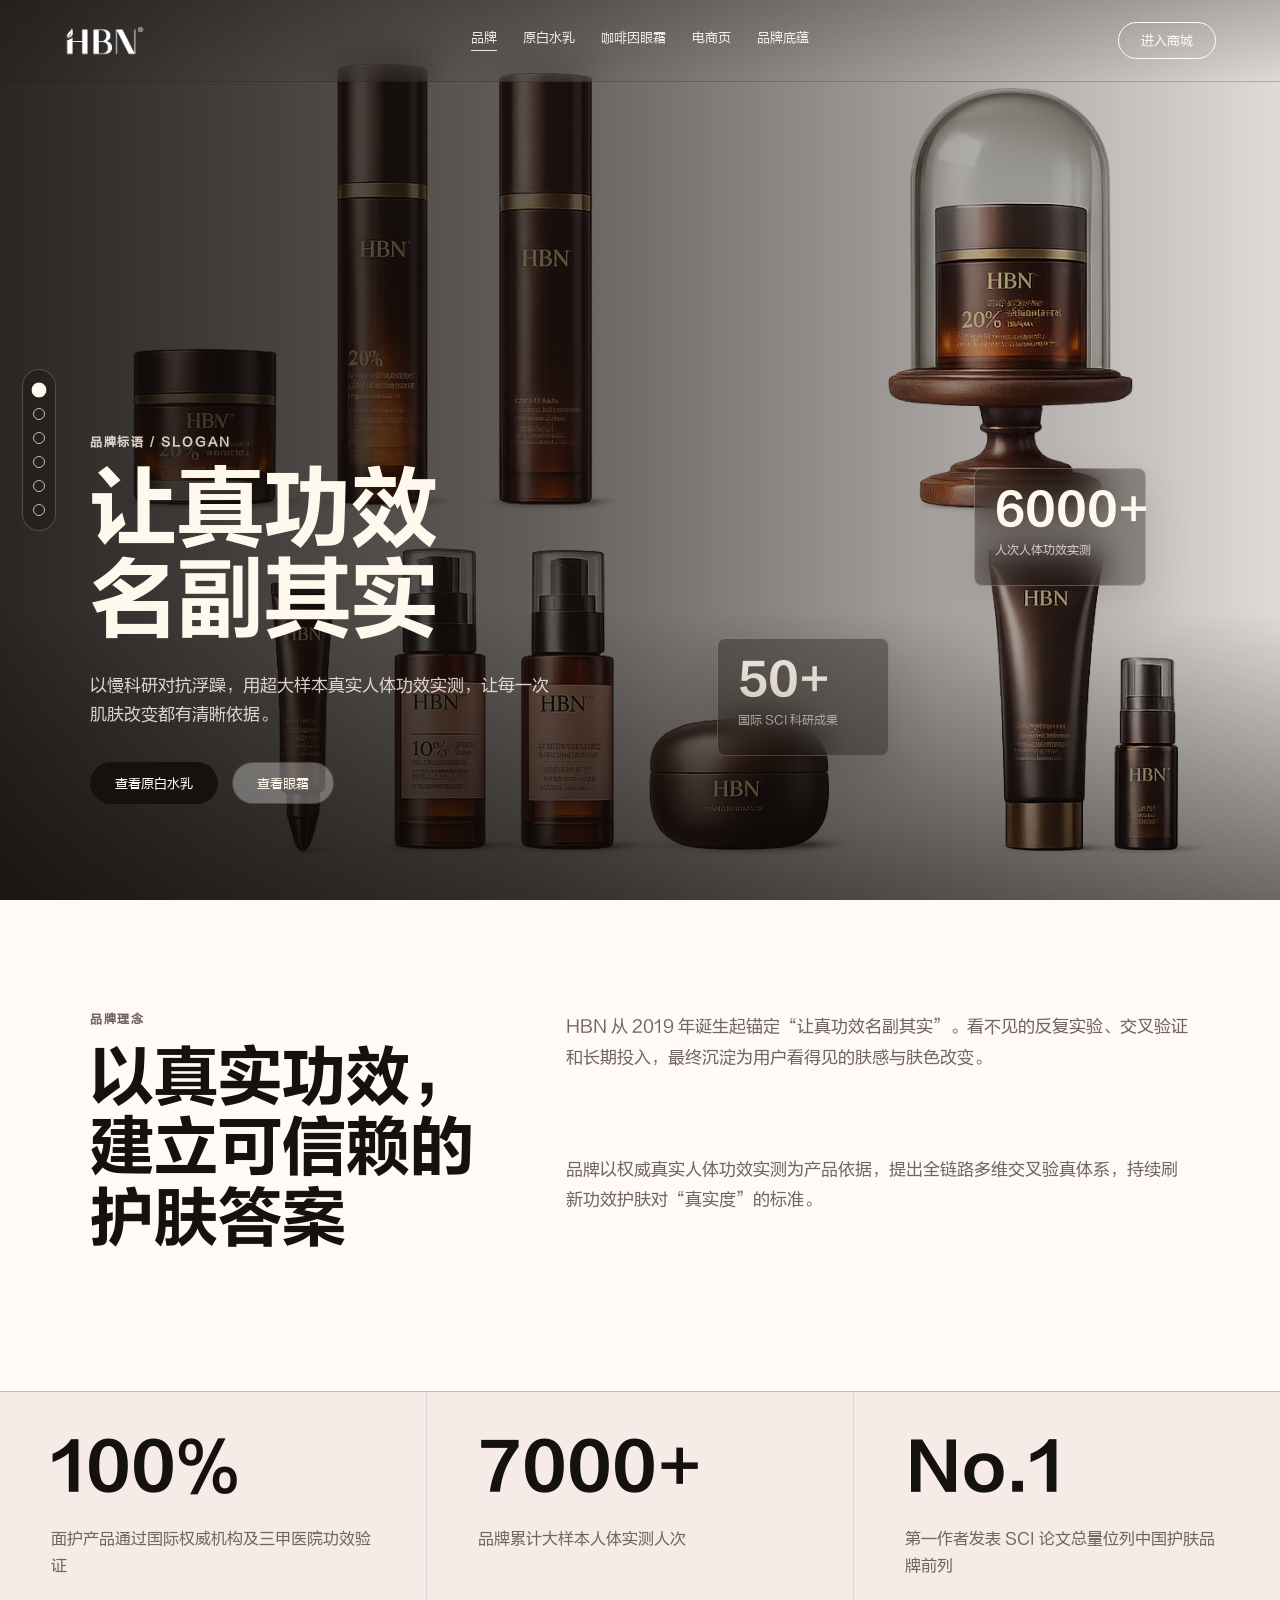
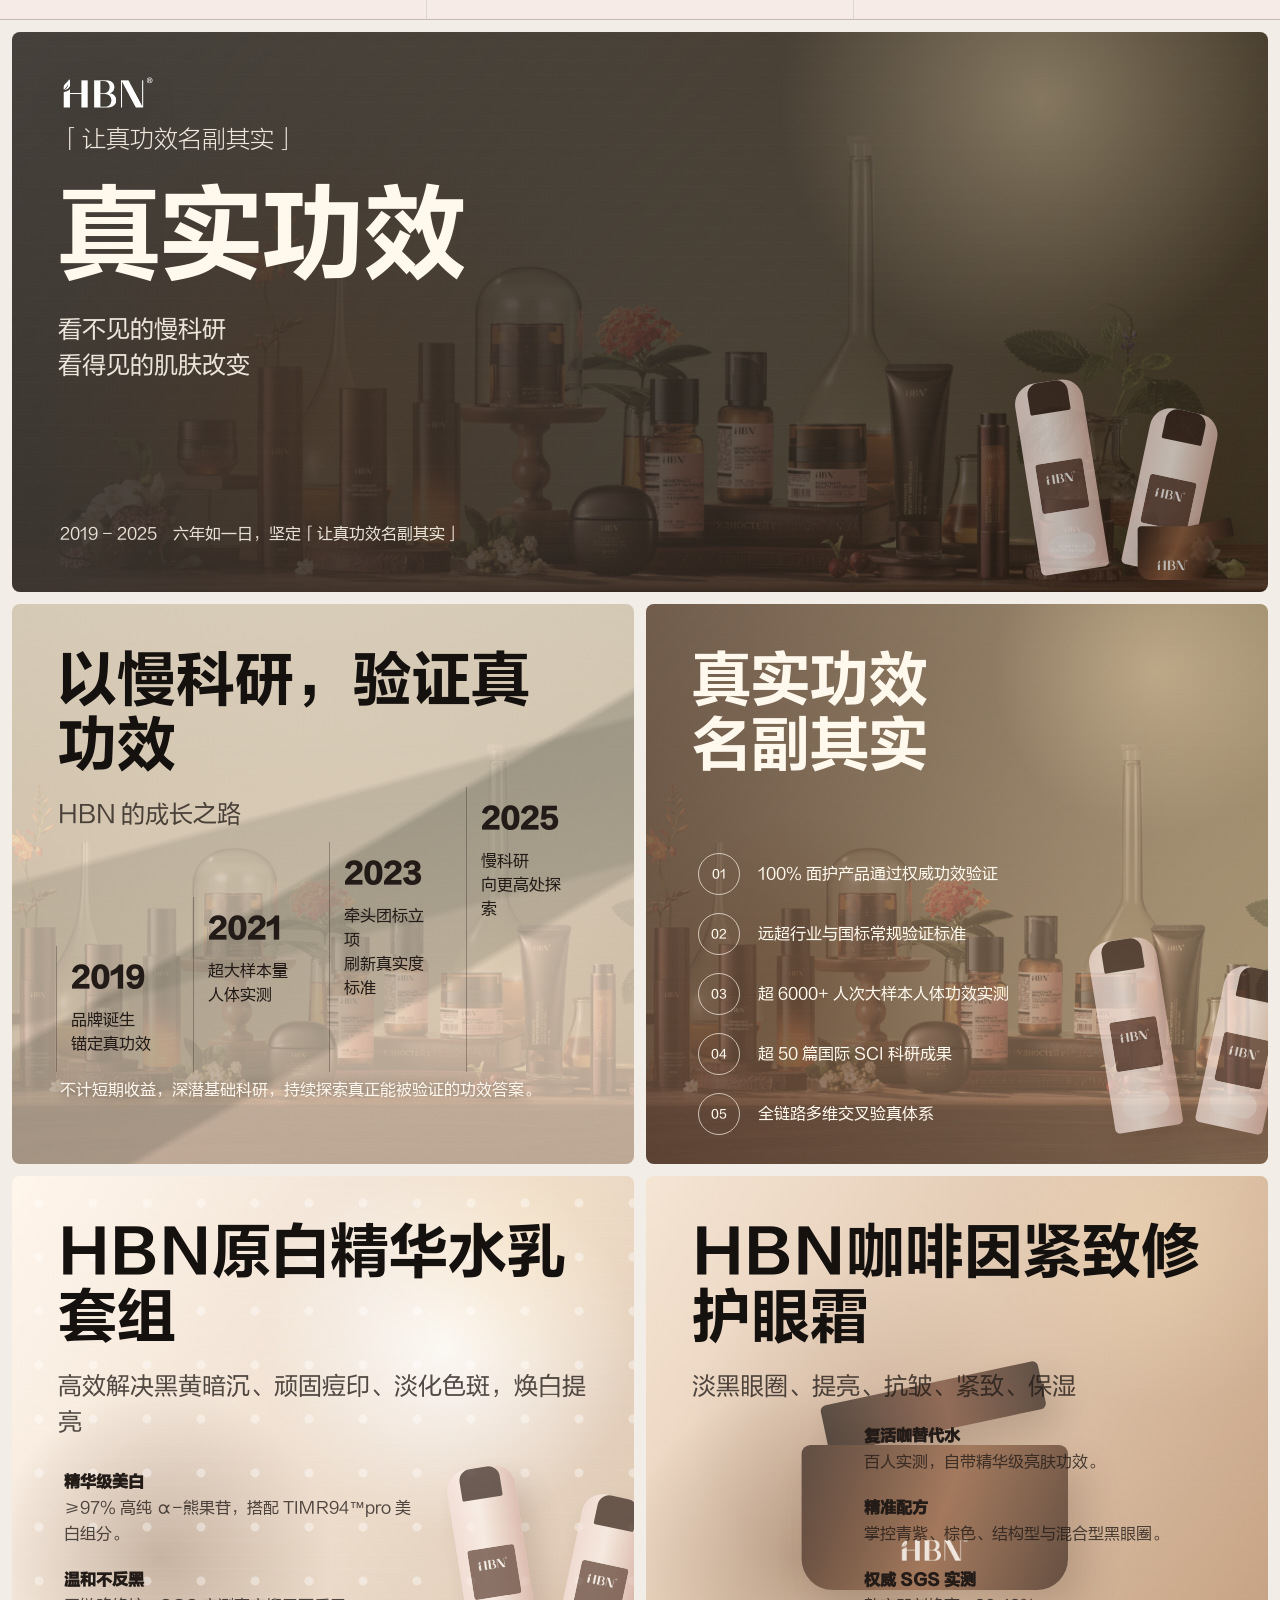
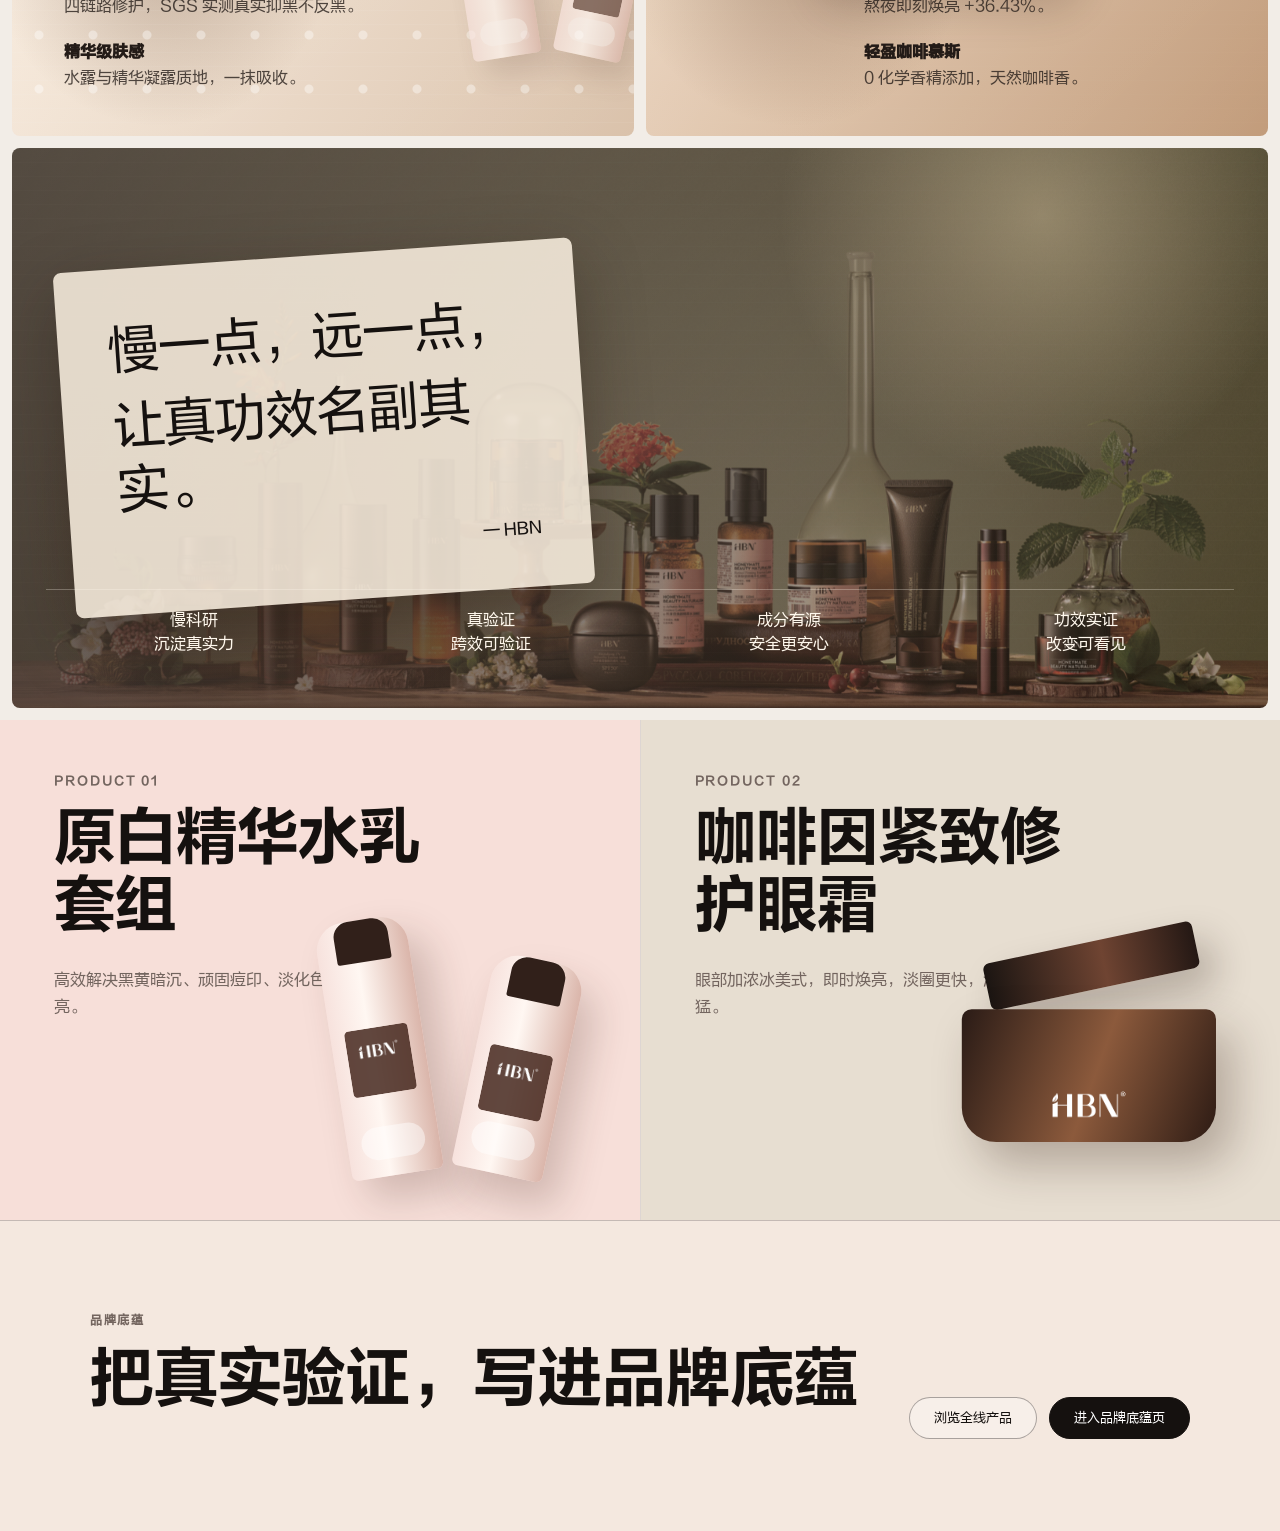
==== commit 144e3b49: "Align typography and slogans with HBN brand rules" ====
--- a/index.html
+++ b/index.html
@@ -3,7 +3,7 @@
   <head>
     <meta charset="UTF-8" />
     <meta name="viewport" content="width=device-width, initial-scale=1.0" />
-    <title>HBN | 看见真功效</title>
+    <title>HBN | 让真功效名副其实</title>
     <link rel="stylesheet" href="./styles.css" />
   </head>
   <body data-page="brand">
@@ -37,10 +37,10 @@
 
       <section class="hero hero-brand" id="top" data-reveal>
         <div class="hero-copy">
-          <p class="eyebrow">Honymate Beauty Naturalism</p>
+          <p class="eyebrow">品牌标语 / Slogan</p>
           <h1>
-            <span>看见</span>
-            <span>真功效</span>
+            <span>让真功效</span>
+            <span>名副其实</span>
           </h1>
           <p class="hero-text">
             以慢科研对抗浮躁，用超大样本真实人体功效实测，让每一次肌肤改变都有清晰依据。
@@ -65,8 +65,8 @@
 
       <section class="split-section" id="science" data-reveal>
         <div>
-          <p class="eyebrow">Slow Science</p>
-          <h2>慢一点，远一点</h2>
+          <p class="eyebrow">品牌理念</p>
+          <h2>以真实功效，建立可信赖的护肤答案</h2>
         </div>
         <div class="section-copy">
           <p>
@@ -97,9 +97,9 @@
         <article class="story-screen screen-lab" data-reveal>
           <img class="screen-logo light" src="./assets/brand/hbn-logo-white.png" alt="HBN" />
           <div class="screen-copy">
-            <p class="quote-mark">“慢一点，远一点”</p>
-            <h2>看见</h2>
-            <p>看不见的慢科研<br />看得见的真功效</p>
+            <p class="quote-mark">「让真功效名副其实」</p>
+            <h2>真实功效</h2>
+            <p>看不见的慢科研<br />看得见的肌肤改变</p>
           </div>
           <div class="screen-footer">2019 - 2025　六年如一日，坚定「让真功效名副其实」</div>
           <div class="lab-products" aria-hidden="true">
@@ -111,7 +111,7 @@
 
         <article class="story-screen screen-road" data-reveal>
           <div class="screen-copy dark-copy">
-            <h2>慢一点，方能走得更远</h2>
+            <h2>以慢科研，验证真功效</h2>
             <p>HBN 的成长之路</p>
           </div>
           <div class="mountain-timeline">
@@ -120,7 +120,7 @@
             <div><strong>2023</strong><span>牵头团标立项<br />刷新真实度标准</span></div>
             <div><strong>2025</strong><span>慢科研<br />向更高处探索</span></div>
           </div>
-          <p class="bottom-note">不计短期收益，深潜基础科研的海洋，去探索真正能发光的「宝藏」。</p>
+          <p class="bottom-note">不计短期收益，深潜基础科研，持续探索真正能被验证的功效答案。</p>
         </article>
 
         <article class="story-screen screen-proof" data-reveal>
@@ -175,7 +175,7 @@
         <article class="story-screen screen-quote" data-reveal>
           <div class="notebook-card">
             <p>慢一点，远一点，</p>
-            <p>看见真功效的力量。</p>
+            <p>让真功效名副其实。</p>
             <span>— HBN</span>
           </div>
           <div class="screen-values">
@@ -215,8 +215,8 @@
 
       <section class="heritage-teaser" id="heritage-entry" data-reveal>
         <div>
-          <p class="eyebrow">Brand Heritage</p>
-          <h2>把看不见的坚持，写进品牌底蕴</h2>
+          <p class="eyebrow">品牌底蕴</p>
+          <h2>把真实验证，写进品牌底蕴</h2>
         </div>
         <div class="teaser-actions">
           <a class="button ghost" href="./shop.html">浏览全线产品</a>
--- a/styles.css
+++ b/styles.css
@@ -591,6 +591,215 @@
   }
 }
 
+/* HBN typography rule pass: slogan-led, restrained LanTing hierarchy */
+body {
+  font-family: var(--font-regular), "PingFang SC", "Microsoft YaHei", sans-serif;
+}
+
+h1,
+h2,
+h3,
+.proof-strip strong,
+.honor-grid strong,
+.heritage-timeline strong,
+.result-stack strong {
+  font-family: var(--font-heavy), "PingFang SC", "Microsoft YaHei", sans-serif;
+  letter-spacing: 0;
+}
+
+.eyebrow {
+  font-family: var(--font-medium), "PingFang SC", "Microsoft YaHei", sans-serif;
+  font-size: 13px;
+  letter-spacing: 0.08em;
+  text-transform: none;
+}
+
+.hero-text,
+.section-copy,
+.feature-list p,
+.showcase-copy p,
+.shop-hero-copy p,
+.heritage-hero-copy p:not(.eyebrow) {
+  font-family: var(--font-regular), "PingFang SC", "Microsoft YaHei", sans-serif;
+}
+
+body[data-page="brand"] .hero-brand h1,
+body[data-page="shop"] .shop-hero h1,
+body[data-page="heritage"] .heritage-hero-copy h1 {
+  max-width: 880px;
+  font-family: var(--font-heavy), "PingFang SC", "Microsoft YaHei", sans-serif;
+  font-size: clamp(52px, 6.8vw, 108px);
+  line-height: 1.04;
+}
+
+body[data-page="white"] .product-hero h1,
+body[data-page="eye"] .product-hero h1 {
+  max-width: 720px;
+  font-family: var(--font-heavy), "PingFang SC", "Microsoft YaHei", sans-serif;
+  font-size: clamp(48px, 5.8vw, 92px);
+  line-height: 1.08;
+}
+
+body[data-page="brand"] .screen-copy h2,
+body[data-page="brand"] .product-preview h2,
+body[data-page="white"] .feature-list h2,
+body[data-page="eye"] .feature-list h2,
+.section-heading h2,
+.ritual-section h2,
+.honor-wall h2,
+.certificate-card h2 {
+  font-family: var(--font-heavy), "PingFang SC", "Microsoft YaHei", sans-serif;
+  font-size: clamp(34px, 4.2vw, 62px);
+  line-height: 1.12;
+}
+
+body[data-page="brand"] .screen-lab h2 {
+  font-size: clamp(56px, 6.4vw, 96px);
+}
+
+.quote-mark {
+  font-family: var(--font-medium), "PingFang SC", "Microsoft YaHei", sans-serif;
+  font-size: clamp(22px, 2.1vw, 34px);
+}
+
+.floating-panel,
+.mini-pack,
+.coffee-note,
+.formula-card {
+  font-family: var(--font-regular), "PingFang SC", "Microsoft YaHei", sans-serif;
+}
+
+.floating-panel span,
+.mini-pack strong,
+.coffee-note strong,
+.formula-card strong {
+  font-family: var(--font-heavy), "PingFang SC", "Microsoft YaHei", sans-serif;
+  font-size: clamp(36px, 3.8vw, 58px);
+  letter-spacing: 0;
+}
+
+.floating-panel small,
+.mini-pack small,
+.coffee-note span,
+.formula-card span {
+  font-size: 13px;
+  line-height: 1.55;
+}
+
+@media (max-width: 980px) {
+  body[data-page="brand"] .hero-brand h1,
+  body[data-page="shop"] .shop-hero h1,
+  body[data-page="heritage"] .heritage-hero-copy h1,
+  body[data-page="white"] .product-hero h1,
+  body[data-page="eye"] .product-hero h1 {
+    font-size: clamp(42px, 11vw, 76px);
+  }
+}
+
+/* Heritage and glass-card readability pass */
+body[data-page="heritage"] .heritage-hero {
+  min-height: 720px;
+  padding: 132px clamp(28px, 7vw, 110px) 78px;
+}
+
+body[data-page="heritage"] .heritage-hero .screen-logo {
+  display: none;
+}
+
+body[data-page="heritage"] .heritage-hero-copy {
+  max-width: 900px;
+  min-height: 500px;
+}
+
+body[data-page="heritage"] .heritage-hero-copy h1 {
+  max-width: 860px;
+  margin-bottom: 30px;
+  font-family: var(--font-bold), var(--sans);
+  font-size: clamp(48px, 6.6vw, 104px);
+  line-height: 1.05;
+}
+
+body[data-page="heritage"] .heritage-hero-copy p:not(.eyebrow) {
+  max-width: 780px;
+  font-size: 20px;
+  line-height: 1.8;
+}
+
+body[data-page="heritage"] .heritage-timeline strong,
+body[data-page="heritage"] .honor-grid strong {
+  font-size: clamp(40px, 4.2vw, 62px);
+}
+
+body[data-page="heritage"] .heritage-timeline h2,
+body[data-page="heritage"] .honor-wall h2,
+body[data-page="heritage"] .certificate-card h2 {
+  font-size: clamp(34px, 4vw, 58px);
+}
+
+.floating-panel,
+.mini-pack,
+.coffee-note,
+.formula-card {
+  width: min(220px, 44vw);
+  min-height: 118px;
+  padding: 20px 22px;
+}
+
+.floating-panel span,
+.mini-pack strong,
+.coffee-note strong,
+.formula-card strong {
+  font-size: clamp(38px, 4vw, 62px);
+}
+
+.floating-panel small,
+.mini-pack small,
+.coffee-note span,
+.formula-card span {
+  font-size: 13px;
+  line-height: 1.55;
+}
+
+body[data-page="brand"] .lab-products,
+body[data-page="brand"] .proof-products,
+body[data-page="brand"] .splash-products {
+  opacity: 0.48;
+  transform: scale(0.52);
+}
+
+body[data-page="brand"] .screen-white .splash-products,
+body[data-page="brand"] .proof-products {
+  right: -86px;
+}
+
+body[data-page="brand"] .screen-coffee .coffee-product-stage .cream-jar {
+  opacity: 0.66;
+  transform: scale(0.74);
+}
+
+body[data-page="brand"] .screen-copy h2 {
+  max-width: 720px;
+}
+
+body[data-page="brand"] .screen-copy p {
+  max-width: 560px;
+}
+
+@media (max-width: 980px) {
+  body[data-page="heritage"] .heritage-hero {
+    min-height: 640px;
+    padding: 118px 24px 64px;
+  }
+
+  body[data-page="heritage"] .heritage-hero-copy {
+    min-height: 440px;
+  }
+
+  body[data-page="heritage"] .heritage-hero-copy h1 {
+    font-size: clamp(44px, 11vw, 78px);
+  }
+}
+
 @media (max-width: 560px) {
   body[data-page="brand"] .site-shell,
   body[data-page="shop"] .site-shell {
@@ -617,6 +826,119 @@
 
   .showcase-image {
     min-height: 360px;
+  }
+}
+
+/* Product page typography polish */
+body[data-page="white"] .product-hero,
+body[data-page="eye"] .product-hero {
+  min-height: 700px;
+  grid-template-columns: minmax(0, 0.9fr) minmax(420px, 1.1fr);
+  align-items: center;
+  padding-top: 118px;
+  padding-bottom: 62px;
+}
+
+body[data-page="white"] .product-hero h1,
+body[data-page="eye"] .product-hero h1 {
+  max-width: 760px;
+  font-family: var(--font-bold), var(--sans);
+  font-size: clamp(72px, 8.8vw, 128px);
+  line-height: 0.92;
+}
+
+body[data-page="eye"] .product-hero h1 {
+  max-width: 680px;
+  font-size: clamp(70px, 8vw, 118px);
+}
+
+body[data-page="white"] .hero-text,
+body[data-page="eye"] .hero-text {
+  max-width: 540px;
+  font-size: 18px;
+}
+
+body[data-page="white"] .floating-product-stage,
+body[data-page="eye"] .floating-product-stage {
+  min-height: 500px;
+}
+
+body[data-page="white"] .floating-product-stage .product-duo.big {
+  right: 5%;
+  scale: 0.88;
+  transform-origin: center;
+}
+
+body[data-page="eye"] .coffee-stage .cream-jar.big {
+  right: 4%;
+  scale: 0.86;
+  transform-origin: center;
+}
+
+body[data-page="white"] .mini-pack,
+body[data-page="eye"] .coffee-note,
+body[data-page="white"] .formula-card {
+  width: 230px;
+  min-height: 132px;
+  padding: 22px 24px;
+  border-radius: 8px;
+}
+
+body[data-page="white"] .mini-pack strong,
+body[data-page="eye"] .coffee-note strong,
+body[data-page="white"] .formula-card strong {
+  font-size: clamp(48px, 4.6vw, 72px);
+  line-height: 0.96;
+}
+
+body[data-page="white"] .mini-pack small,
+body[data-page="eye"] .coffee-note span,
+body[data-page="white"] .formula-card span {
+  font-size: 14px;
+}
+
+body[data-page="white"] .feature-layout {
+  grid-template-columns: minmax(420px, 0.88fr) minmax(420px, 1.12fr);
+}
+
+body[data-page="white"] .feature-list h2 {
+  max-width: 620px;
+  font-family: var(--font-bold), var(--sans);
+  font-size: clamp(54px, 5.6vw, 92px);
+  line-height: 1.04;
+}
+
+body[data-page="white"] .feature-list h3 {
+  font-family: var(--font-heavy), var(--sans);
+  font-size: 28px;
+}
+
+body[data-page="white"] .texture-panel {
+  min-height: 600px;
+}
+
+body[data-page="white"] .formula-card {
+  right: 42px;
+  bottom: 42px;
+  width: 260px;
+}
+
+@media (max-width: 980px) {
+  body[data-page="white"] .product-hero,
+  body[data-page="eye"] .product-hero,
+  body[data-page="white"] .feature-layout {
+    grid-template-columns: 1fr;
+  }
+
+  body[data-page="white"] .product-hero h1,
+  body[data-page="eye"] .product-hero h1 {
+    font-size: clamp(58px, 15vw, 92px);
+  }
+
+  body[data-page="white"] .floating-product-stage .product-duo.big,
+  body[data-page="eye"] .coffee-stage .cream-jar.big {
+    right: 0;
+    scale: 0.72;
   }
 }
 
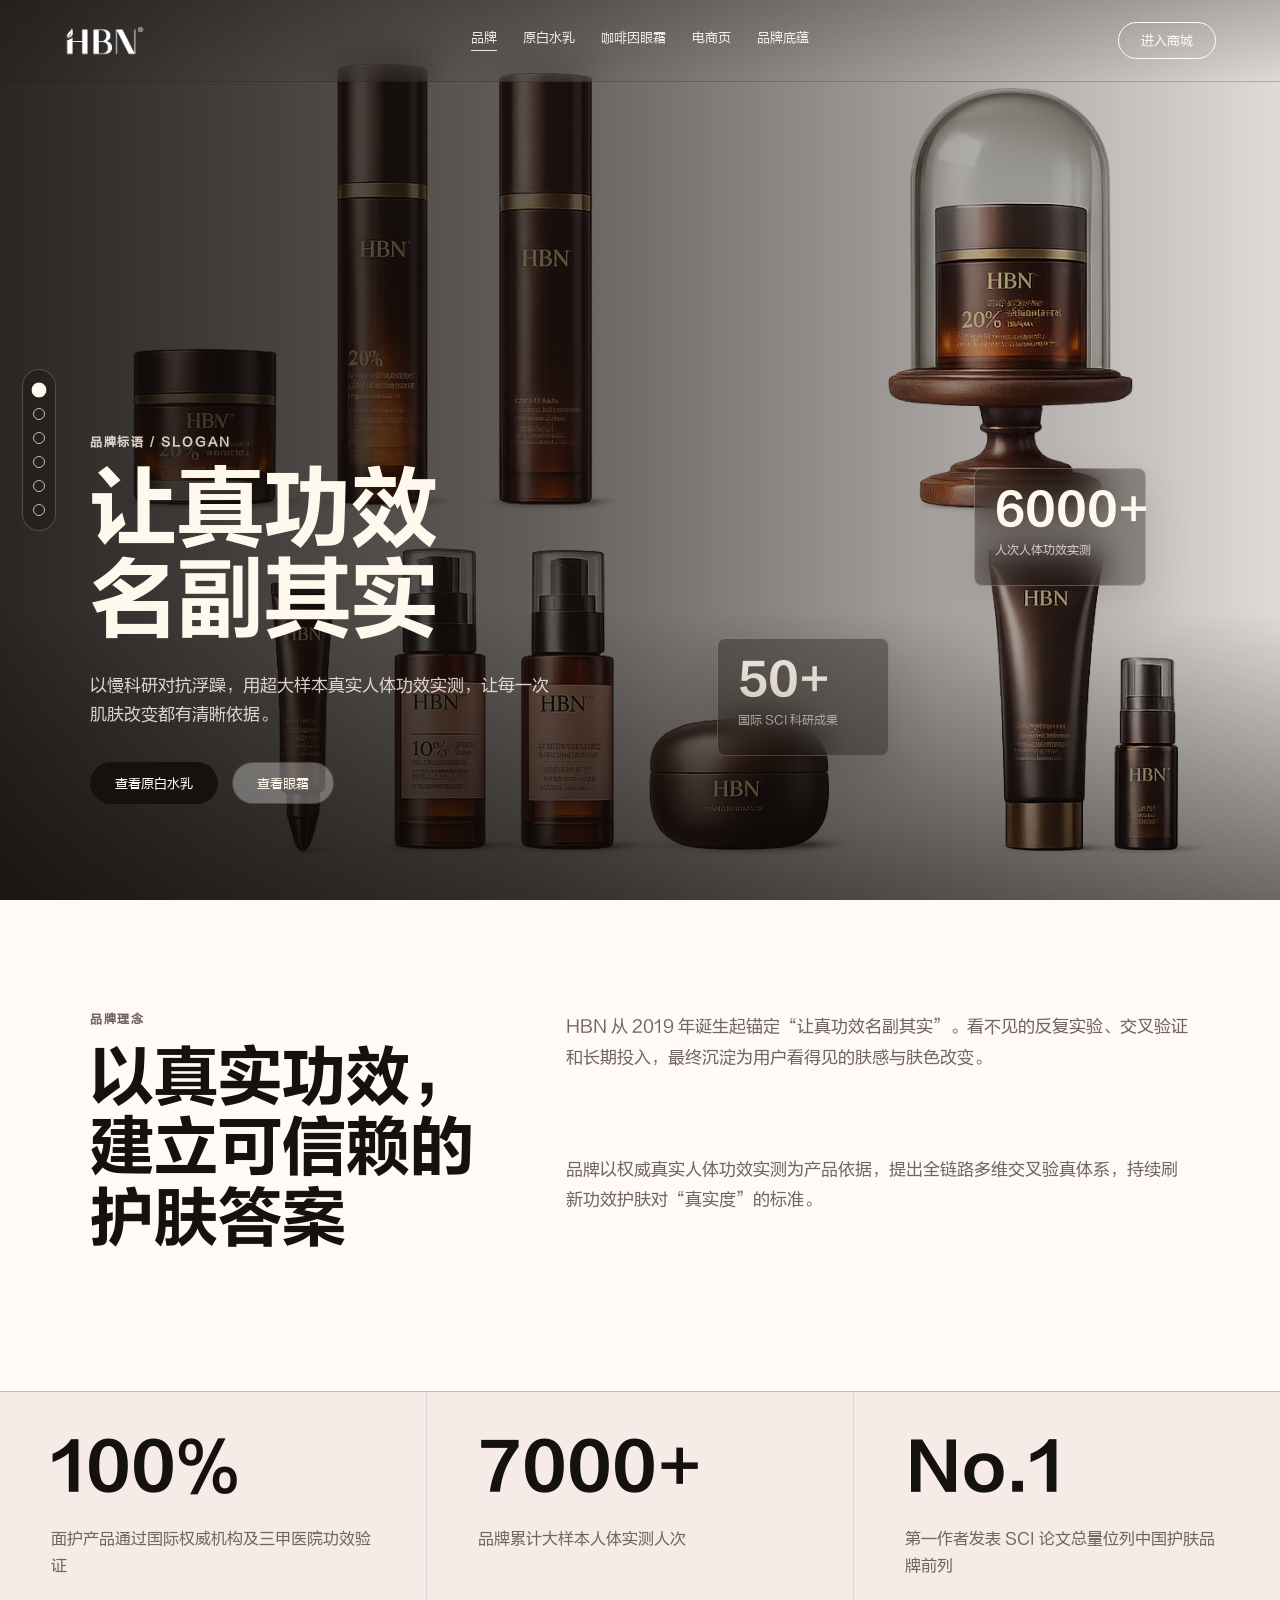
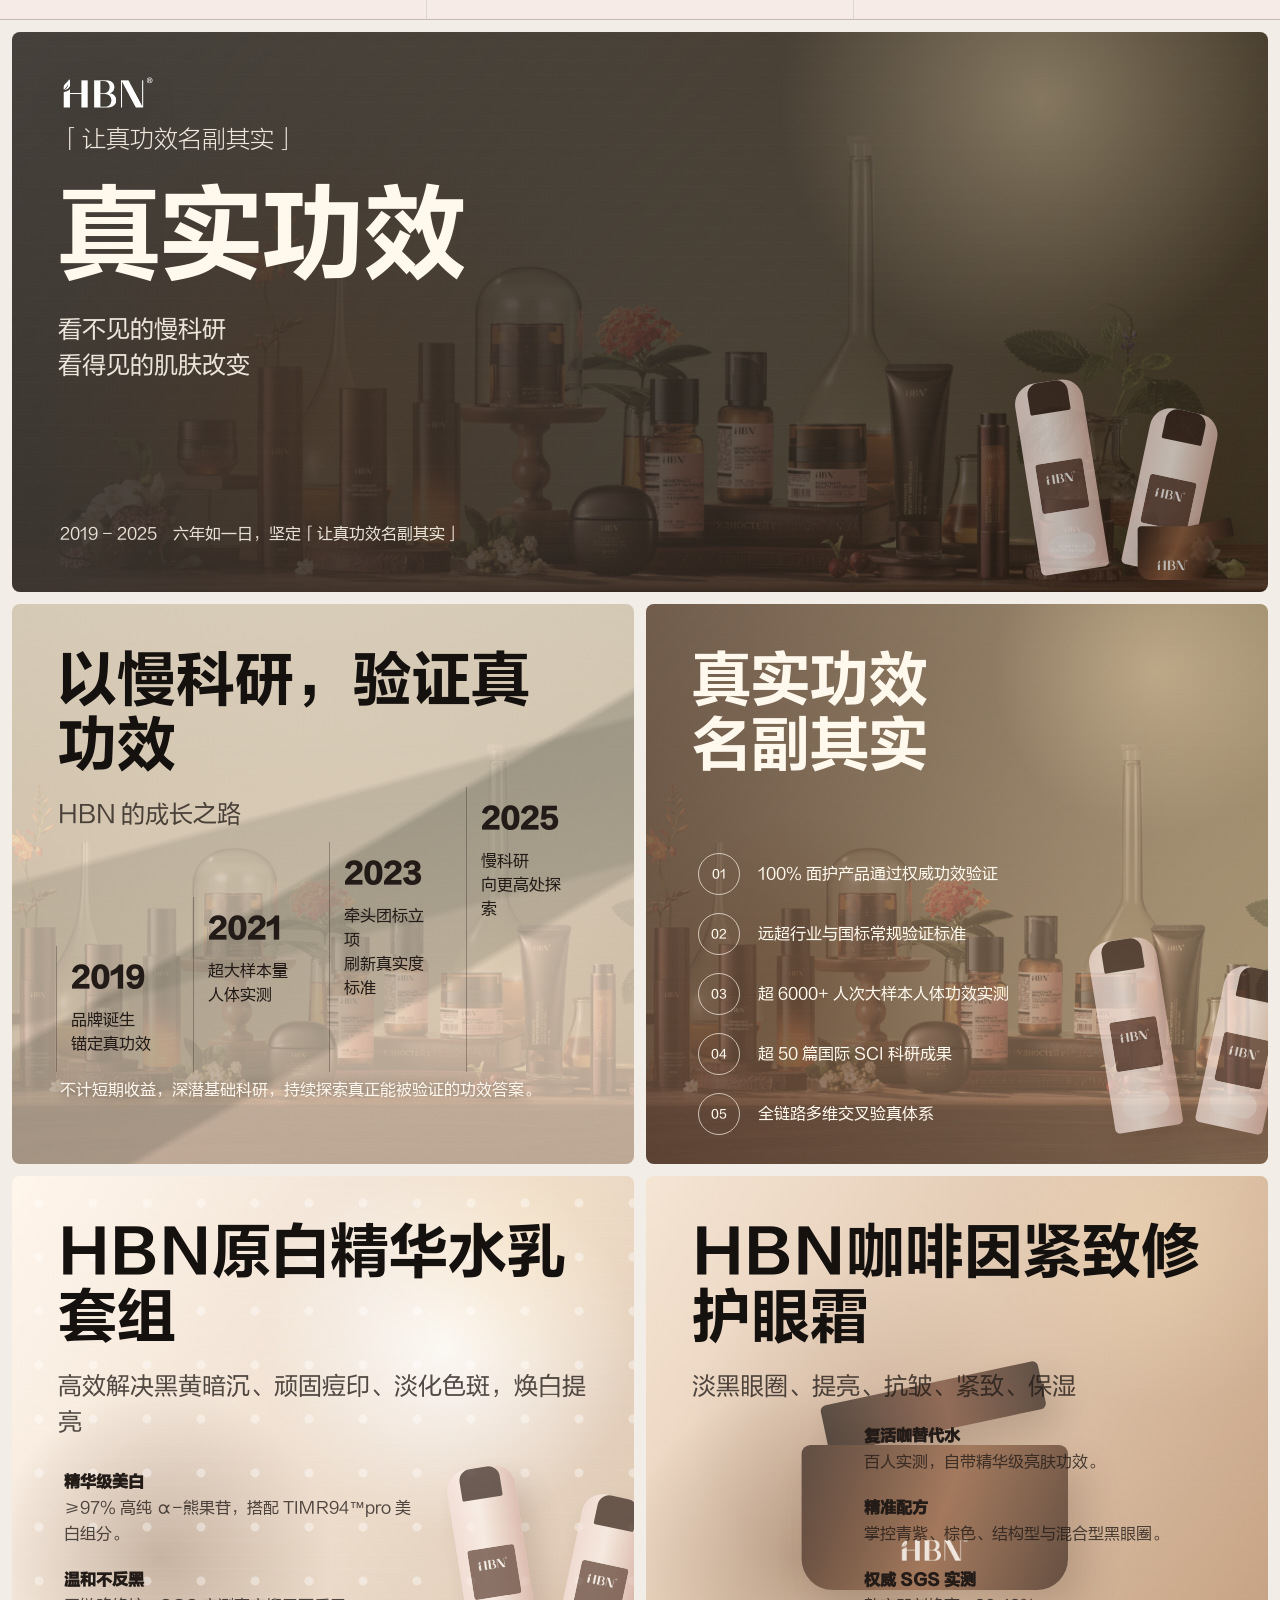
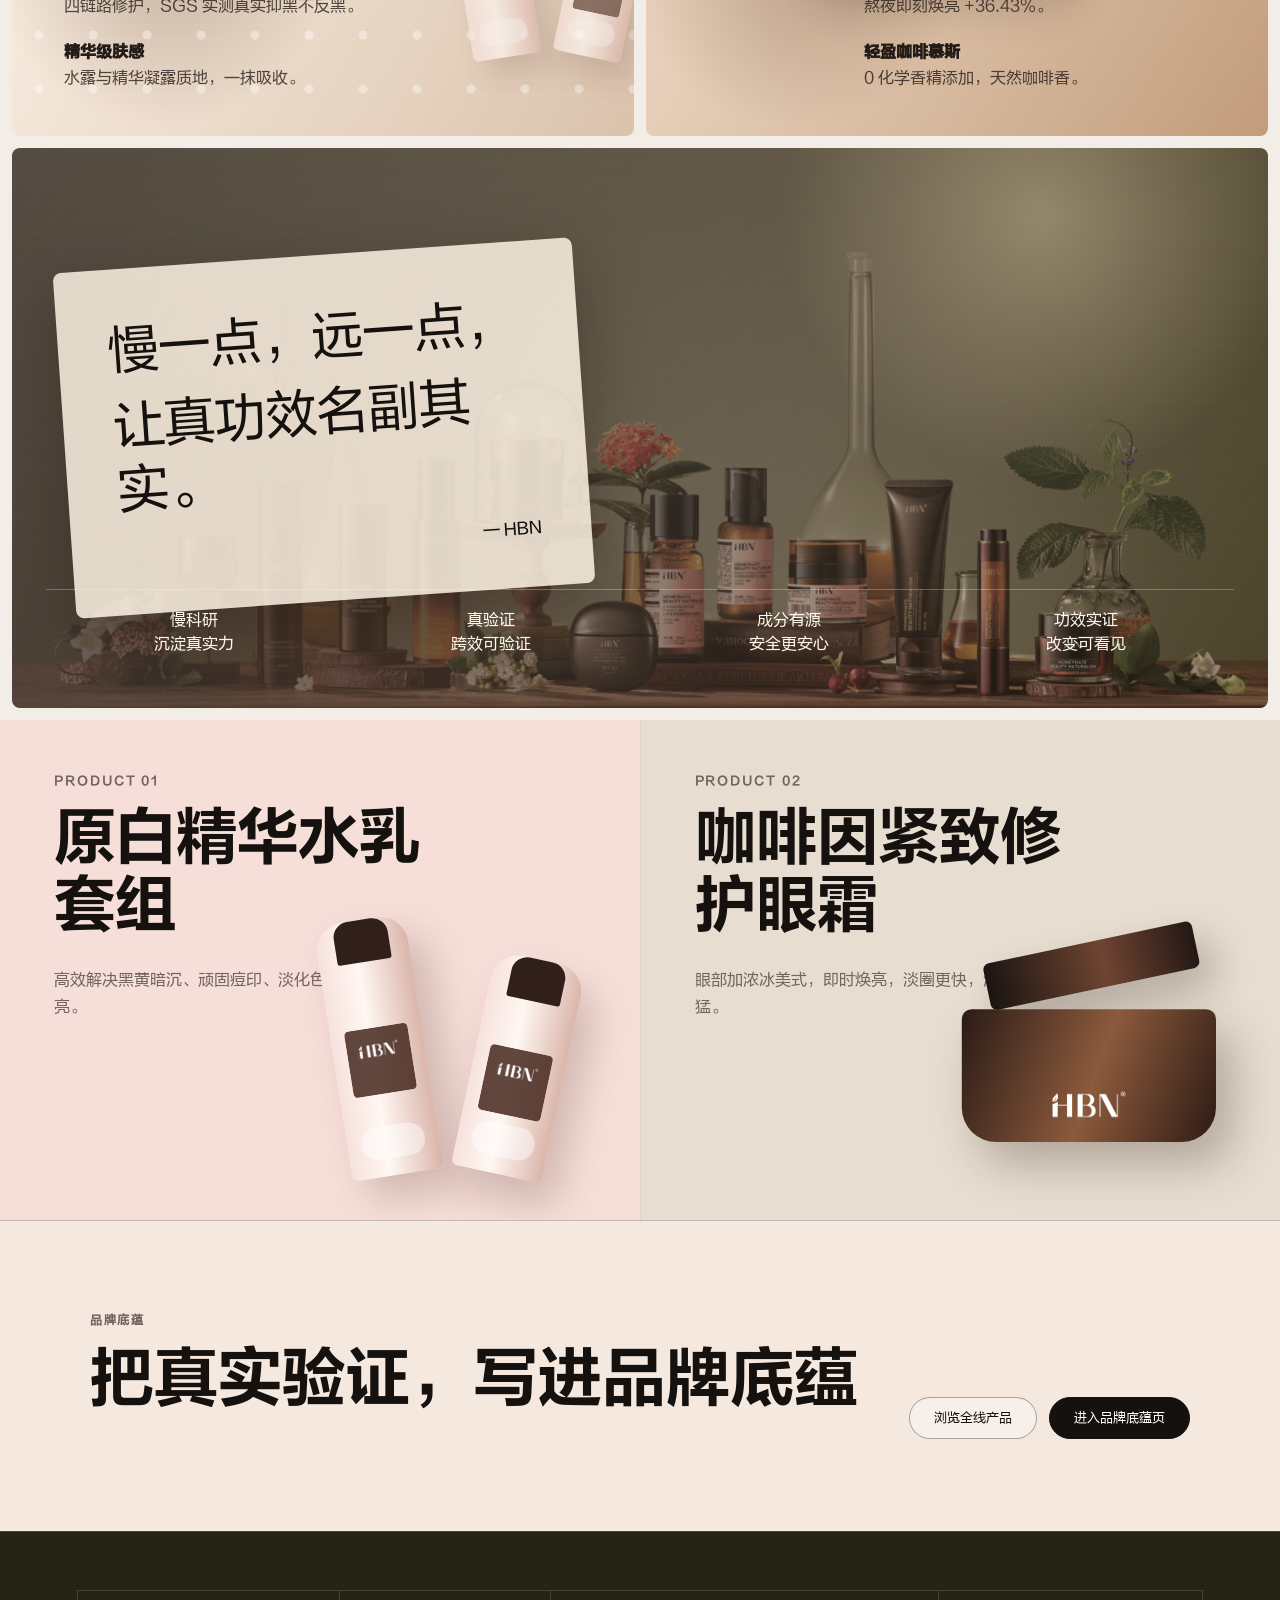
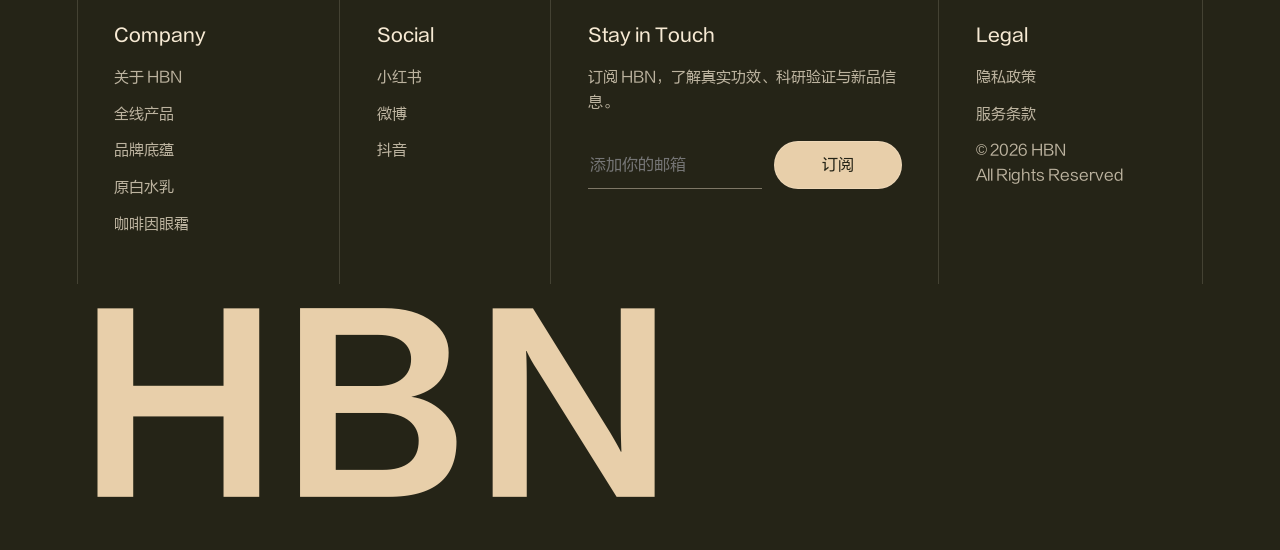
==== commit 7ccf25b9: "Add footer and refine commerce experience" ====
--- a/index.html
+++ b/index.html
@@ -223,6 +223,39 @@
           <a class="button dark" href="./heritage.html">进入品牌底蕴页</a>
         </div>
       </section>
+      <footer class="site-footer">
+        <div class="footer-grid">
+          <div>
+            <h3>Company</h3>
+            <a href="./index.html">关于 HBN</a>
+            <a href="./shop.html">全线产品</a>
+            <a href="./heritage.html">品牌底蕴</a>
+            <a href="./product-white.html">原白水乳</a>
+            <a href="./product-eye.html">咖啡因眼霜</a>
+          </div>
+          <div>
+            <h3>Social</h3>
+            <a href="#">小红书</a>
+            <a href="#">微博</a>
+            <a href="#">抖音</a>
+          </div>
+          <div class="footer-newsletter">
+            <h3>Stay in Touch</h3>
+            <p>订阅 HBN，了解真实功效、科研验证与新品信息。</p>
+            <form>
+              <input type="email" placeholder="添加你的邮箱" aria-label="邮箱" />
+              <button type="button">订阅</button>
+            </form>
+          </div>
+          <div>
+            <h3>Legal</h3>
+            <a href="#">隐私政策</a>
+            <a href="#">服务条款</a>
+            <p>© 2026 HBN<br />All Rights Reserved</p>
+          </div>
+        </div>
+        <div class="footer-brand">HBN</div>
+      </footer>
     </main>
 
     <script src="./script.js"></script>
--- a/styles.css
+++ b/styles.css
@@ -591,6 +591,312 @@
   }
 }
 
+/* Footer, commerce configurator, and readability refinements */
+.site-footer {
+  padding: 58px clamp(28px, 6vw, 92px) 42px;
+  background: #252417;
+  color: #e7dcc9;
+  border-top: 1px solid rgba(255, 248, 237, 0.16);
+}
+
+.footer-grid {
+  display: grid;
+  grid-template-columns: 1fr 0.8fr 1.45fr 1fr;
+  gap: 1px;
+  border: 1px solid rgba(231, 220, 201, 0.16);
+  border-bottom: 0;
+}
+
+.footer-grid > div {
+  min-height: 250px;
+  padding: 34px 36px;
+  border-right: 1px solid rgba(231, 220, 201, 0.16);
+}
+
+.footer-grid > div:last-child {
+  border-right: 0;
+}
+
+.site-footer h3 {
+  margin: 0 0 20px;
+  color: #f7ead4;
+  font-family: var(--font-medium), sans-serif;
+  font-size: 18px;
+}
+
+.site-footer a,
+.site-footer p {
+  display: block;
+  margin: 0 0 12px;
+  color: rgba(247, 234, 212, 0.72);
+  font-size: 15px;
+  line-height: 1.65;
+}
+
+.footer-newsletter form {
+  display: grid;
+  grid-template-columns: 1fr auto;
+  gap: 12px;
+  margin-top: 26px;
+}
+
+.footer-newsletter input {
+  min-height: 48px;
+  border: 0;
+  border-bottom: 1px solid rgba(247, 234, 212, 0.42);
+  color: #fff8ed;
+  background: transparent;
+  font: inherit;
+  outline: none;
+}
+
+.footer-newsletter button {
+  min-width: 128px;
+  min-height: 48px;
+  border: 1px solid rgba(247, 234, 212, 0.32);
+  border-radius: 999px;
+  color: #252417;
+  background: #e8cfaa;
+  font: inherit;
+  cursor: pointer;
+}
+
+.footer-brand {
+  padding-top: 40px;
+  color: #e8cfaa;
+  font-family: var(--font-heavy), sans-serif;
+  font-size: clamp(72px, 18vw, 260px);
+  line-height: 0.8;
+  letter-spacing: 0;
+}
+
+.shop-builder {
+  display: grid;
+  grid-template-columns: minmax(420px, 1fr) minmax(420px, 0.95fr);
+  gap: clamp(28px, 5vw, 72px);
+  align-items: center;
+  padding: 86px clamp(28px, 7vw, 110px);
+  background: #fffaf6;
+}
+
+.builder-visual {
+  display: grid;
+  min-height: 640px;
+  place-items: center;
+  border: 1px solid rgba(67, 38, 28, 0.1);
+  border-radius: 8px;
+  background:
+    radial-gradient(circle at 50% 42%, rgba(232, 207, 170, 0.42), transparent 34%),
+    linear-gradient(145deg, #ede0d3, #d8c4b1);
+  overflow: hidden;
+}
+
+.builder-product {
+  width: min(78%, 620px);
+  aspect-ratio: 1 / 1;
+  border-radius: 8px;
+  box-shadow: 0 26px 80px rgba(55, 36, 23, 0.2);
+}
+
+.builder-panel {
+  display: grid;
+  gap: 24px;
+}
+
+.builder-panel h2 {
+  max-width: 620px;
+}
+
+.builder-panel > p:not(.eyebrow) {
+  max-width: 560px;
+  color: #5f5048;
+  font-size: 17px;
+  line-height: 1.8;
+}
+
+.option-group {
+  display: grid;
+  gap: 14px;
+}
+
+.option-title {
+  display: flex;
+  align-items: center;
+  gap: 12px;
+  color: #231b17;
+  font-family: var(--font-heavy), sans-serif;
+  font-size: 20px;
+}
+
+.option-title span {
+  display: grid;
+  width: 28px;
+  height: 28px;
+  place-items: center;
+  border-radius: 50%;
+  color: #fff8ed;
+  background: #2d2119;
+  font-size: 14px;
+}
+
+.option-row {
+  display: grid;
+  grid-template-columns: repeat(3, 1fr);
+  gap: 12px;
+}
+
+.option-row button {
+  min-height: 72px;
+  border: 1px solid rgba(35, 27, 23, 0.16);
+  border-radius: 8px;
+  color: #2d2119;
+  background: rgba(255, 255, 255, 0.72);
+  font: inherit;
+  font-family: var(--font-medium), sans-serif;
+  cursor: pointer;
+  transition: background 0.22s ease, color 0.22s ease, transform 0.22s ease;
+}
+
+.option-row button:hover {
+  transform: translateY(-2px);
+}
+
+.option-row button.is-selected {
+  color: #fff8ed;
+  background: #2d2119;
+}
+
+.builder-summary {
+  display: grid;
+  gap: 8px;
+  margin-top: 8px;
+  padding: 22px;
+  border-radius: 8px;
+  color: #fff8ed;
+  background: #5b3a29;
+}
+
+.builder-summary strong {
+  font-family: var(--font-heavy), sans-serif;
+  font-size: 20px;
+}
+
+.builder-summary span {
+  color: rgba(255, 248, 237, 0.74);
+  font-size: 14px;
+}
+
+.product-education {
+  display: grid;
+  gap: 44px;
+  padding: 96px clamp(28px, 7vw, 110px);
+  color: #fff8ed;
+  background: #191c2b;
+}
+
+.product-education .eyebrow {
+  color: rgba(255, 248, 237, 0.72);
+}
+
+.product-education h2 {
+  max-width: 880px;
+}
+
+.education-grid {
+  display: grid;
+  grid-template-columns: repeat(3, 1fr);
+  gap: 18px;
+}
+
+.education-grid article {
+  min-height: 360px;
+  padding: 30px;
+  border: 1px solid rgba(255, 248, 237, 0.16);
+  border-radius: 8px;
+  background:
+    linear-gradient(rgba(18, 20, 31, 0.78), rgba(18, 20, 31, 0.9)),
+    url("./assets/products/hbn-product-lineup.png") center / cover;
+}
+
+.education-grid span {
+  display: block;
+  margin-bottom: 120px;
+  color: #e8cfaa;
+}
+
+.education-grid h3 {
+  margin-bottom: 12px;
+  font-family: var(--font-heavy), sans-serif;
+  font-size: 30px;
+}
+
+.education-grid p {
+  color: rgba(255, 248, 237, 0.76);
+  font-size: 16px;
+  line-height: 1.75;
+}
+
+body[data-page="brand"] h1,
+body[data-page="shop"] h1,
+body[data-page="heritage"] h1 {
+  font-size: clamp(46px, 6.2vw, 96px);
+}
+
+body[data-page="white"] .product-hero h1,
+body[data-page="eye"] .product-hero h1 {
+  font-size: clamp(44px, 5vw, 78px);
+}
+
+.proof-strip strong,
+.result-stack strong,
+.honor-grid strong,
+.heritage-timeline strong,
+.floating-panel span,
+.mini-pack strong,
+.coffee-note strong,
+.formula-card strong {
+  font-size: clamp(34px, 3.4vw, 54px);
+}
+
+.hero-text,
+.section-copy,
+.feature-list p,
+.showcase-copy p,
+.commerce-card p,
+.builder-panel > p:not(.eyebrow) {
+  color: #5d514a;
+}
+
+body[data-page="brand"] .hero-brand .hero-text,
+body[data-page="shop"] .shop-hero-copy p,
+.screen-copy p,
+.screen-footer,
+.bottom-note {
+  color: rgba(255, 248, 237, 0.86);
+}
+
+@media (max-width: 980px) {
+  .footer-grid,
+  .shop-builder,
+  .education-grid {
+    grid-template-columns: 1fr;
+  }
+
+  .footer-grid > div {
+    min-height: auto;
+    border-right: 0;
+    border-bottom: 1px solid rgba(231, 220, 201, 0.16);
+  }
+
+  .builder-visual {
+    min-height: 460px;
+  }
+
+  .option-row {
+    grid-template-columns: 1fr;
+  }
+}
+
 /* HBN typography rule pass: slogan-led, restrained LanTing hierarchy */
 body {
   font-family: var(--font-regular), "PingFang SC", "Microsoft YaHei", sans-serif;
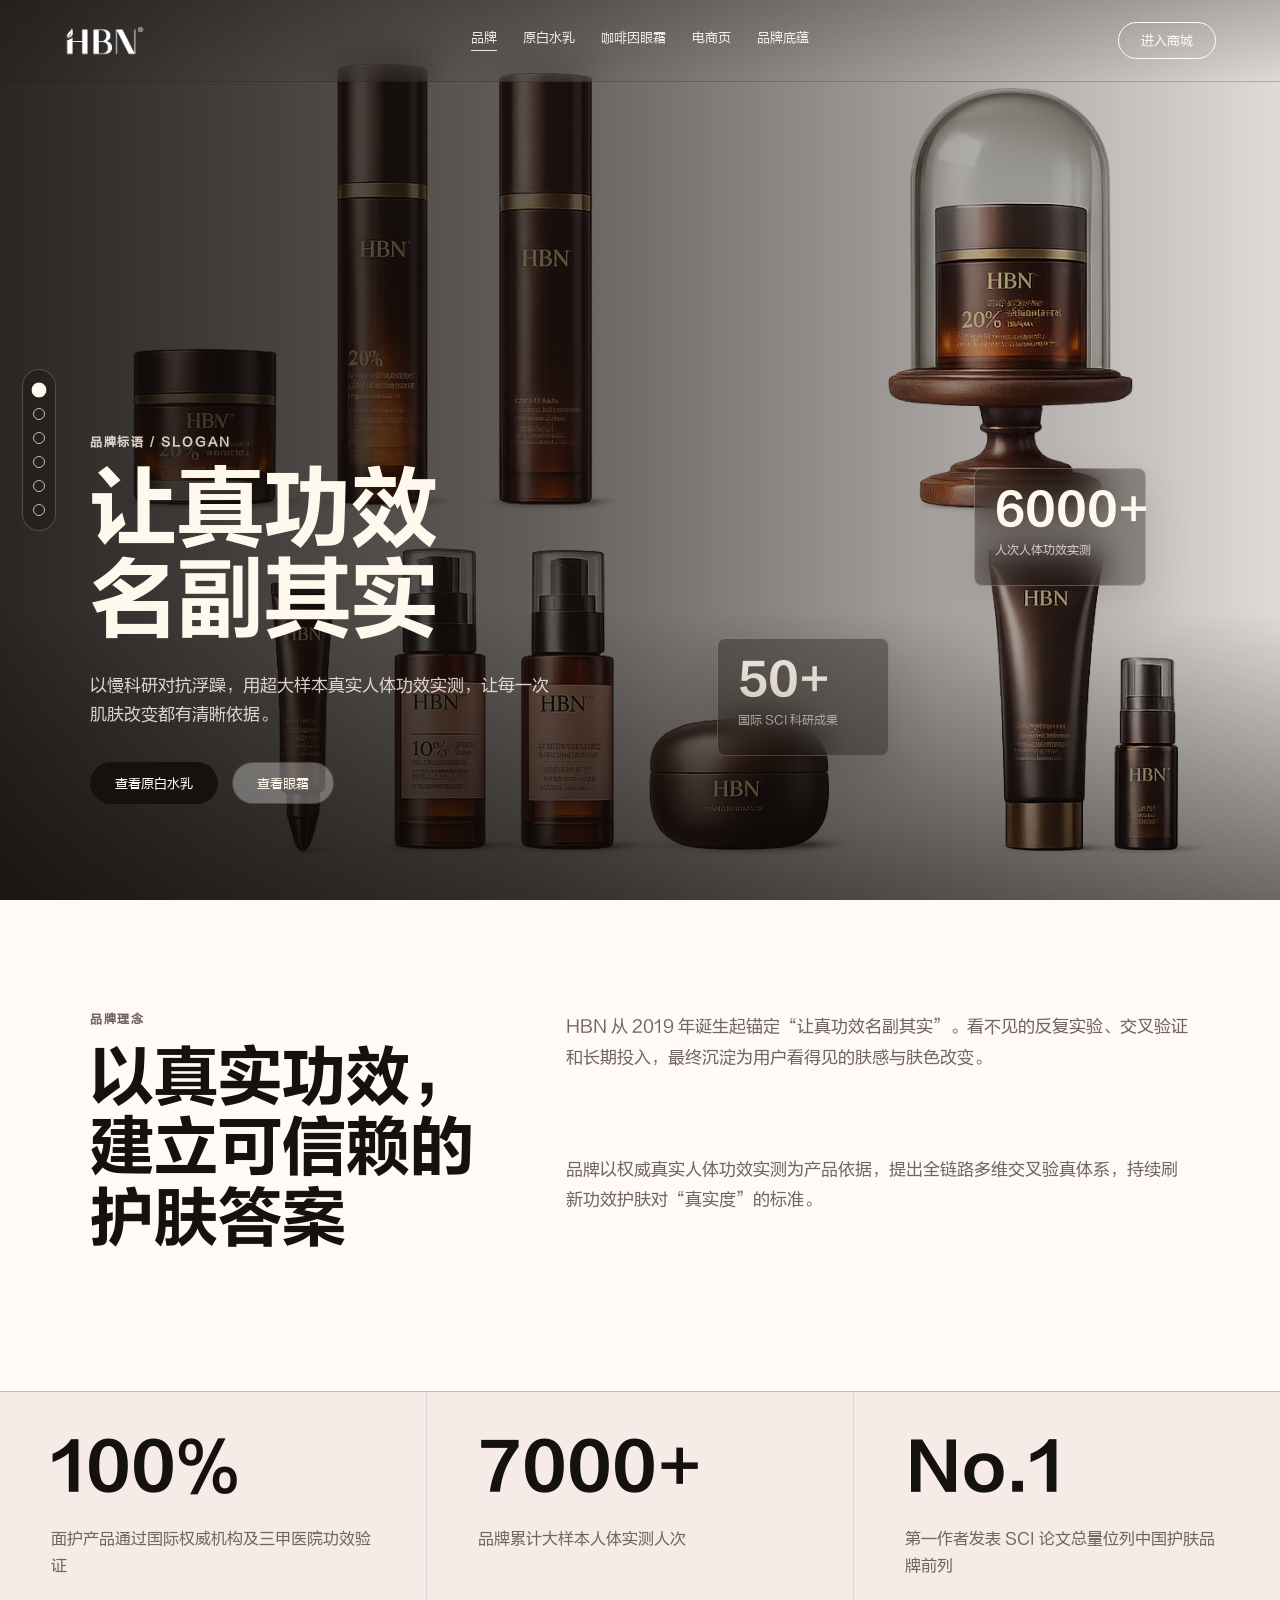
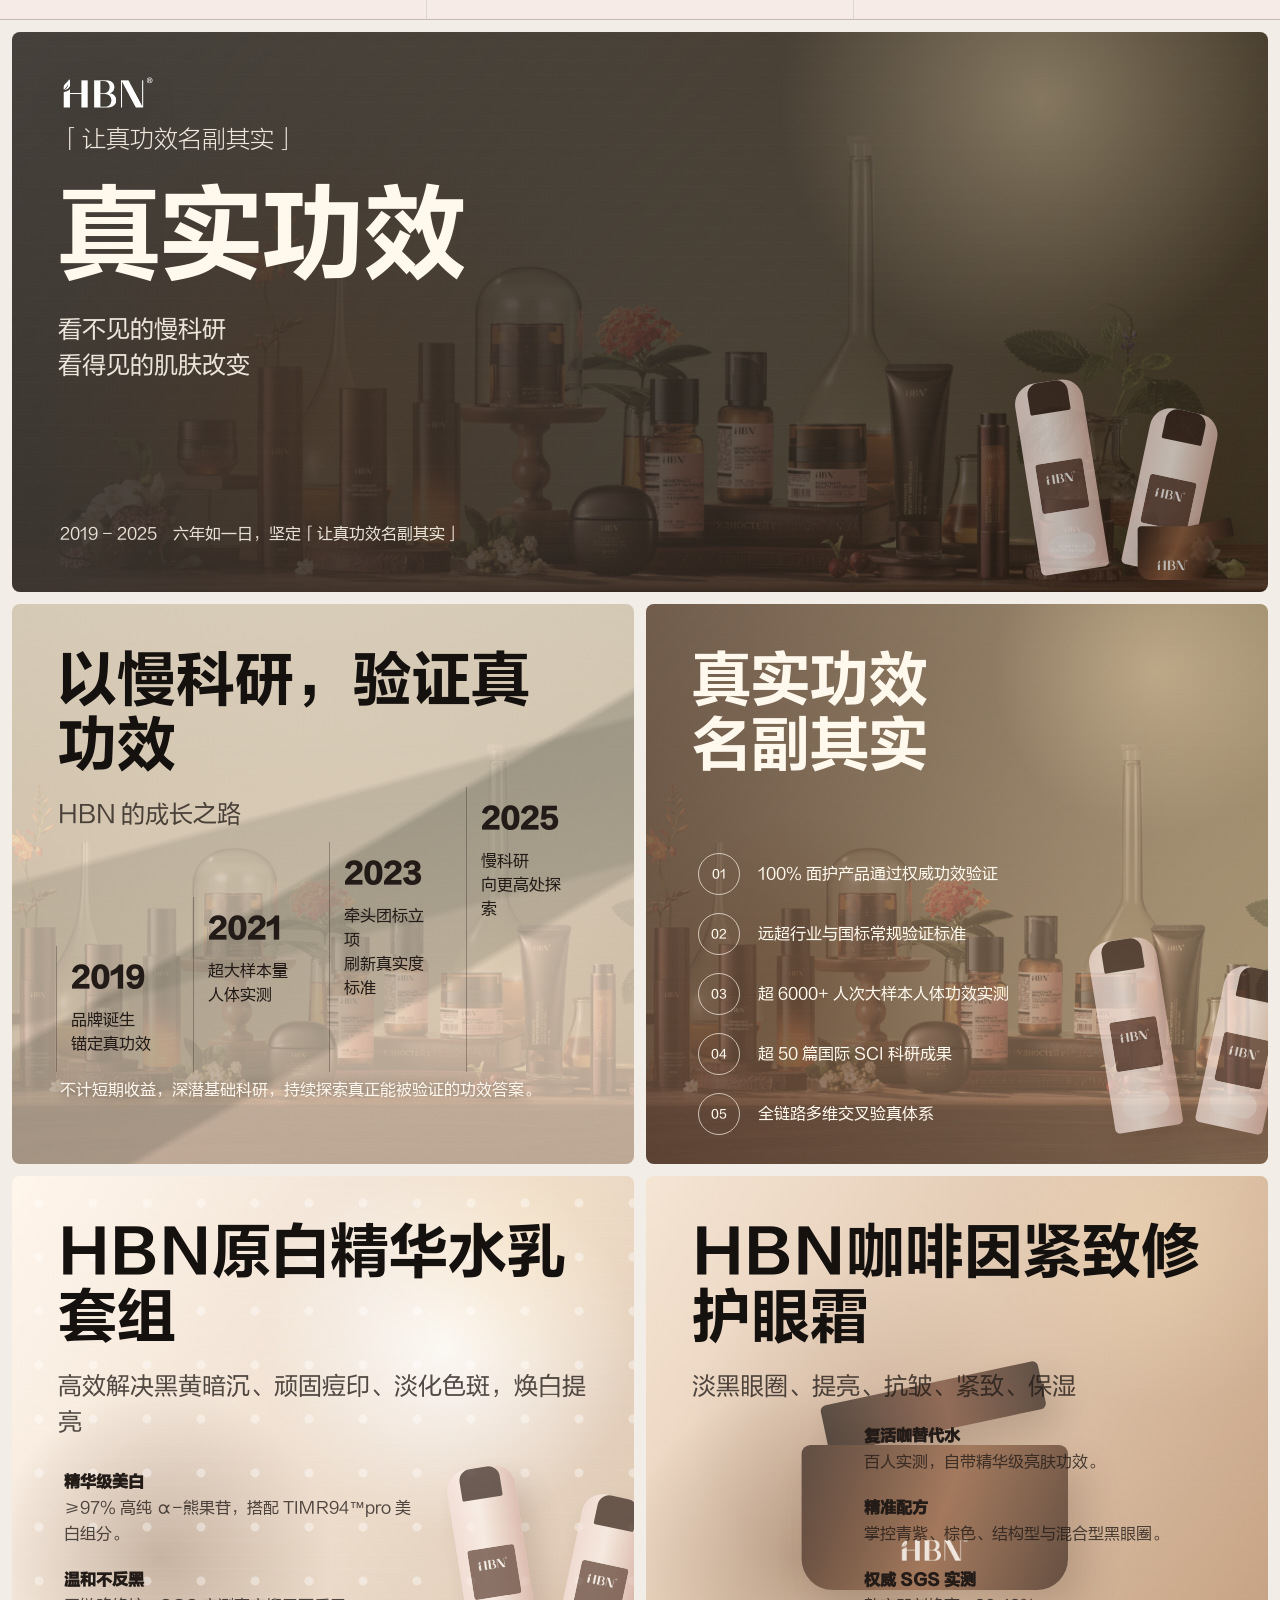
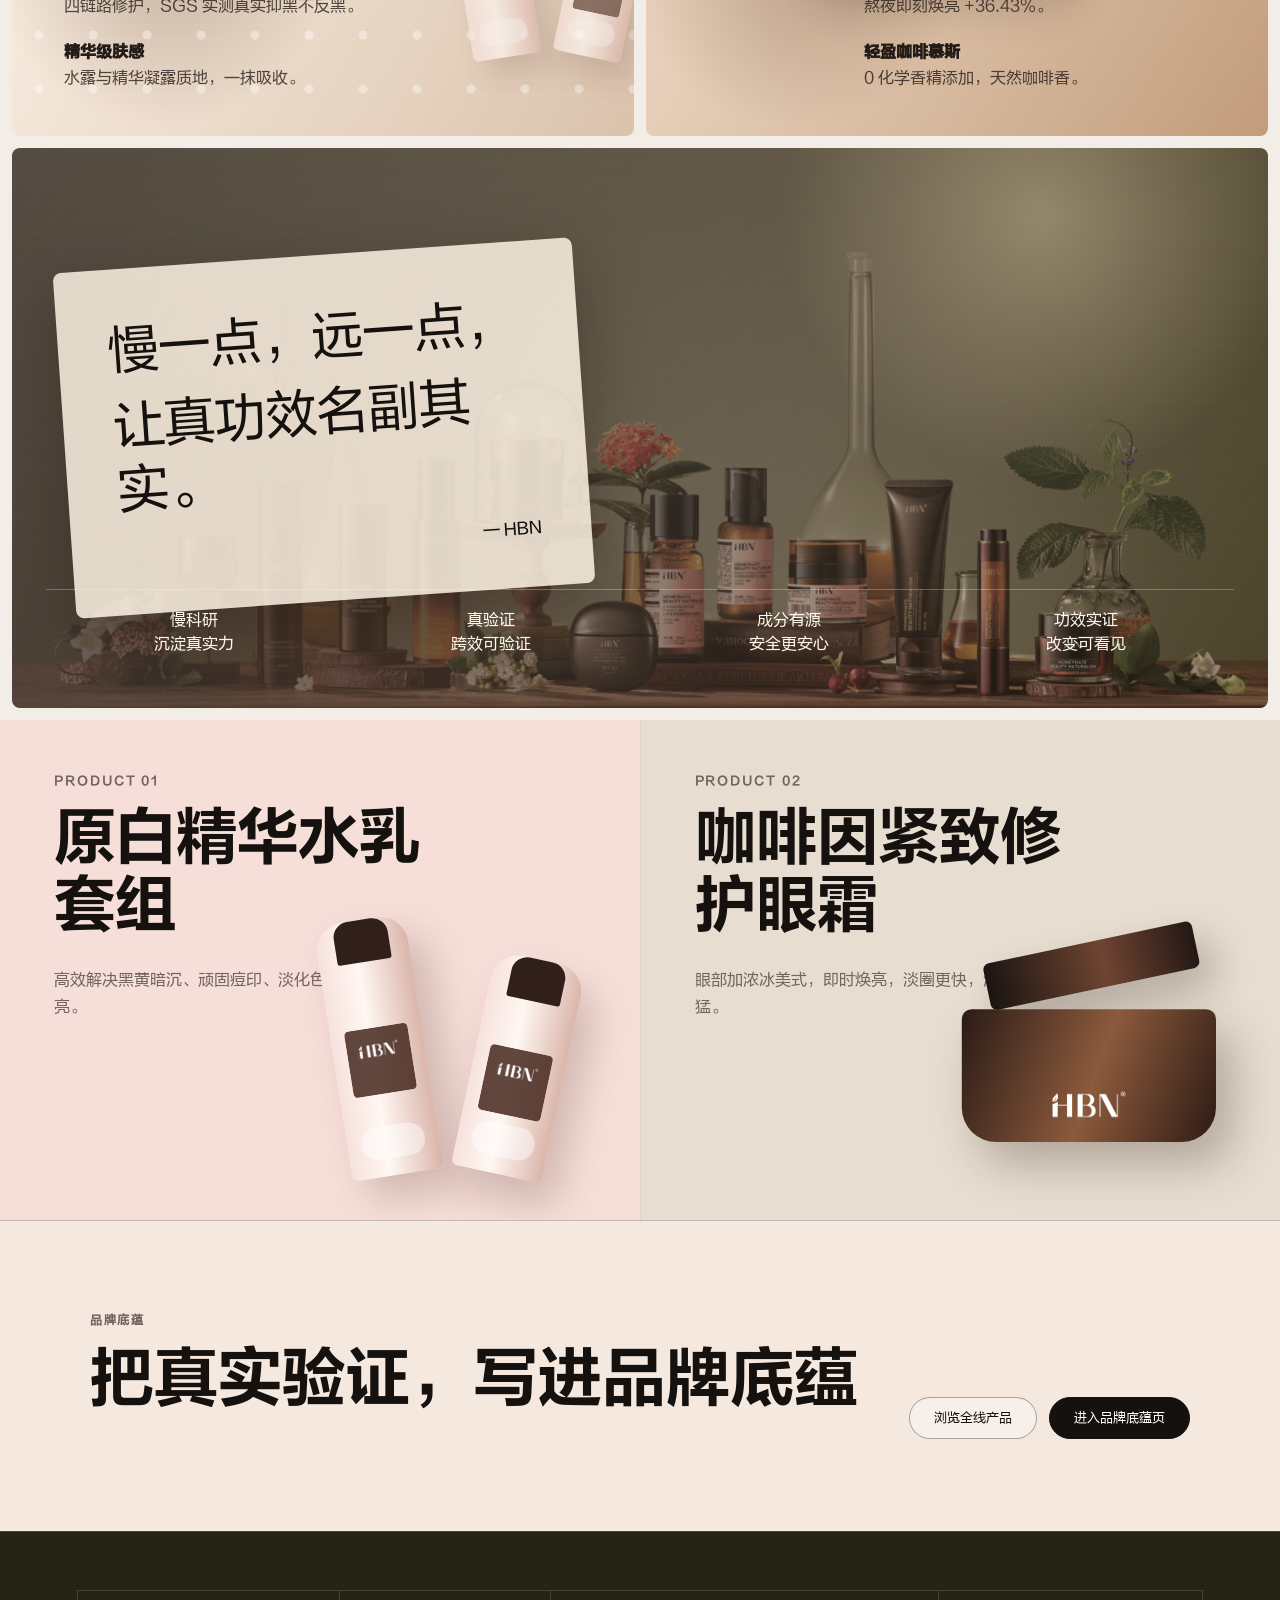
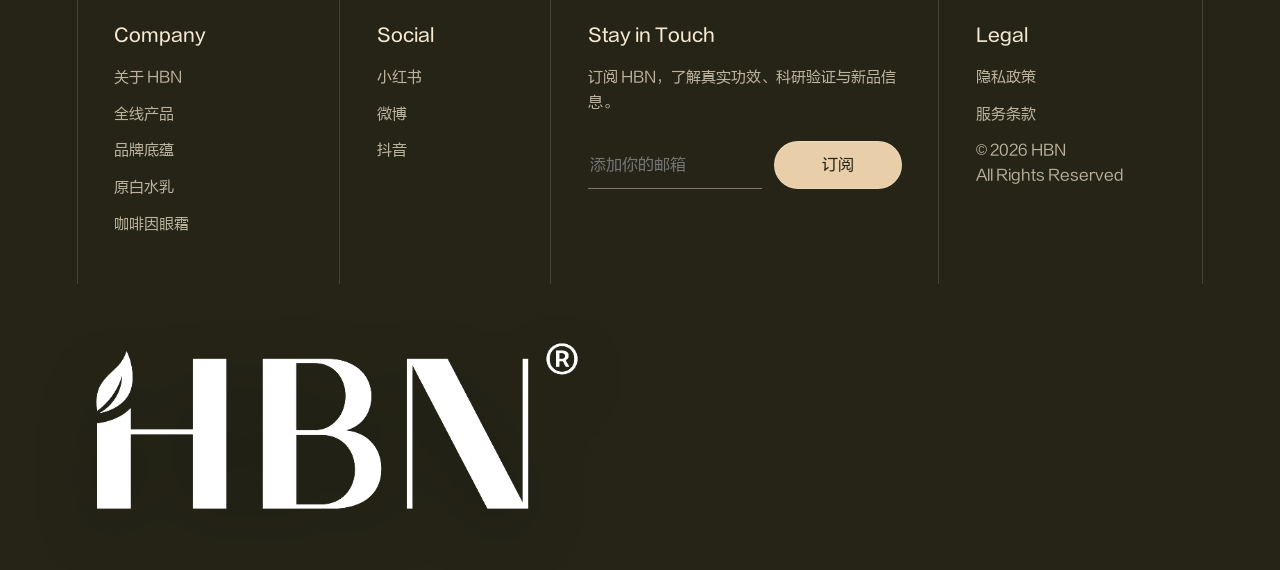
==== commit 5177dfed: "Refine HBN commerce product imagery" ====
--- a/index.html
+++ b/index.html
@@ -254,7 +254,7 @@
             <p>© 2026 HBN<br />All Rights Reserved</p>
           </div>
         </div>
-        <div class="footer-brand">HBN</div>
+        <div class="footer-brand"><img src="./assets/brand/hbn-logo-white.png" alt="HBN" /></div>
       </footer>
     </main>
 
--- a/styles.css
+++ b/styles.css
@@ -591,6 +591,255 @@
   }
 }
 
+/* Real product imagery and premium shop refinements */
+.footer-brand {
+  display: flex;
+  align-items: flex-end;
+  padding-top: 52px;
+}
+
+.footer-brand img {
+  width: min(520px, 54vw);
+  height: auto;
+  filter: drop-shadow(0 18px 30px rgba(0, 0, 0, 0.18));
+}
+
+.shop-marquee {
+  overflow: hidden;
+  padding: 86px 0;
+  background:
+    linear-gradient(rgba(255, 250, 246, 0.9), rgba(255, 250, 246, 0.9)),
+    url("./assets/patterns/kazakh-pattern.png") center / cover;
+}
+
+.marquee-heading {
+  display: grid;
+  grid-template-columns: 0.65fr 1.35fr;
+  gap: 32px;
+  align-items: end;
+  padding: 0 clamp(28px, 7vw, 110px) 34px;
+}
+
+.marquee-heading h2 {
+  max-width: 720px;
+}
+
+.marquee-track {
+  display: flex;
+  width: max-content;
+  gap: 18px;
+  animation: hbn-marquee 38s linear infinite;
+  will-change: transform;
+}
+
+.shop-marquee:hover .marquee-track {
+  animation-play-state: paused;
+}
+
+.marquee-card {
+  display: grid;
+  grid-template-rows: 250px auto;
+  width: 220px;
+  gap: 14px;
+  padding: 16px 16px 18px;
+  border: 1px solid rgba(67, 38, 28, 0.12);
+  border-radius: 8px;
+  background:
+    radial-gradient(circle at 50% 38%, rgba(255, 255, 255, 0.72), transparent 34%),
+    linear-gradient(145deg, #eee2d4, #c9bea4);
+  box-shadow: 0 18px 46px rgba(47, 33, 22, 0.1);
+  transition: transform 0.25s ease, box-shadow 0.25s ease;
+}
+
+.marquee-card:hover {
+  transform: translateY(-6px);
+  box-shadow: 0 26px 70px rgba(47, 33, 22, 0.16);
+}
+
+.marquee-card img {
+  width: 100%;
+  height: 100%;
+  object-fit: contain;
+  mix-blend-mode: multiply;
+  filter: drop-shadow(0 18px 18px rgba(38, 24, 16, 0.18));
+}
+
+.marquee-card span {
+  color: #2d2119;
+  font-family: var(--font-heavy), sans-serif;
+  font-size: 17px;
+  text-align: center;
+}
+
+@keyframes hbn-marquee {
+  from {
+    transform: translateX(0);
+  }
+  to {
+    transform: translateX(-50%);
+  }
+}
+
+.builder-visual {
+  position: relative;
+  background:
+    radial-gradient(circle at 50% 42%, rgba(255, 255, 255, 0.62), transparent 30%),
+    linear-gradient(145deg, #eee2d4, #b8b999);
+}
+
+.builder-visual::after {
+  position: absolute;
+  inset: auto 0 0;
+  height: 34%;
+  background: linear-gradient(transparent, rgba(77, 73, 52, 0.22));
+  content: "";
+  pointer-events: none;
+}
+
+.builder-product-card {
+  position: relative;
+  z-index: 1;
+  display: flex;
+  align-items: end;
+  justify-content: center;
+  gap: 26px;
+  width: min(86%, 620px);
+  min-height: 530px;
+}
+
+.builder-product-card img {
+  max-width: 42%;
+  max-height: 500px;
+  object-fit: contain;
+  mix-blend-mode: multiply;
+  filter: drop-shadow(0 28px 28px rgba(38, 24, 16, 0.22));
+}
+
+.builder-product-card img:nth-child(2) {
+  transform: translateY(18px);
+}
+
+.builder-summary small {
+  color: rgba(255, 248, 237, 0.72);
+  font-size: 13px;
+}
+
+.option-row button {
+  display: grid;
+  gap: 6px;
+  place-items: center;
+}
+
+.option-row button strong {
+  font-family: var(--font-heavy), sans-serif;
+  font-size: 16px;
+}
+
+.option-row button em {
+  color: inherit;
+  font-style: normal;
+  opacity: 0.72;
+}
+
+.product-photo-stage {
+  display: grid;
+  place-items: center;
+  overflow: hidden;
+  background:
+    radial-gradient(circle at 50% 40%, rgba(255, 255, 255, 0.68), transparent 32%),
+    linear-gradient(145deg, #eee2d4, #c2b99b);
+}
+
+.product-photo-stage img {
+  max-width: 76%;
+  max-height: 520px;
+  object-fit: contain;
+  mix-blend-mode: multiply;
+  filter: drop-shadow(0 28px 30px rgba(38, 24, 16, 0.22));
+}
+
+.commerce-grid {
+  grid-template-columns: repeat(4, minmax(0, 1fr));
+}
+
+.commerce-card {
+  background:
+    linear-gradient(180deg, rgba(255, 250, 246, 0.92), rgba(239, 226, 212, 0.96));
+}
+
+.commerce-card .product-image {
+  display: grid;
+  aspect-ratio: 4 / 5;
+  place-items: center;
+  overflow: hidden;
+  border-radius: 6px;
+  background:
+    radial-gradient(circle at 50% 34%, rgba(255, 255, 255, 0.7), transparent 34%),
+    linear-gradient(145deg, #efe4d7, #c5bea2);
+}
+
+.commerce-card .product-image img {
+  max-width: 88%;
+  max-height: 92%;
+  object-fit: contain;
+  mix-blend-mode: multiply;
+  filter: drop-shadow(0 18px 18px rgba(38, 24, 16, 0.18));
+  transition: transform 0.3s ease;
+}
+
+.commerce-card:hover .product-image img {
+  transform: scale(1.04) translateY(-4px);
+}
+
+.commerce-card > strong {
+  margin: -2px 2px 6px;
+  color: #5b3a29;
+  font-family: var(--font-heavy), sans-serif;
+  font-size: 18px;
+}
+
+.commerce-card button {
+  background: #2d2119;
+  color: #fff8ed;
+}
+
+.product-education {
+  background:
+    linear-gradient(rgba(25, 28, 43, 0.92), rgba(25, 28, 43, 0.95)),
+    url("./assets/patterns/kazakh-pattern.png") center / cover;
+}
+
+.education-grid article {
+  background:
+    linear-gradient(rgba(18, 20, 31, 0.78), rgba(18, 20, 31, 0.92)),
+    url("./assets/patterns/kazakh-pattern.png") center / cover;
+}
+
+@media (max-width: 1180px) {
+  .commerce-grid {
+    grid-template-columns: repeat(3, minmax(0, 1fr));
+  }
+}
+
+@media (max-width: 980px) {
+  .marquee-heading,
+  .commerce-grid {
+    grid-template-columns: 1fr;
+  }
+
+  .builder-product-card {
+    min-height: 420px;
+  }
+
+  .builder-product-card img {
+    max-height: 390px;
+  }
+
+  .footer-brand img {
+    width: min(360px, 70vw);
+  }
+}
+
 /* Footer, commerce configurator, and readability refinements */
 .site-footer {
   padding: 58px clamp(28px, 6vw, 92px) 42px;
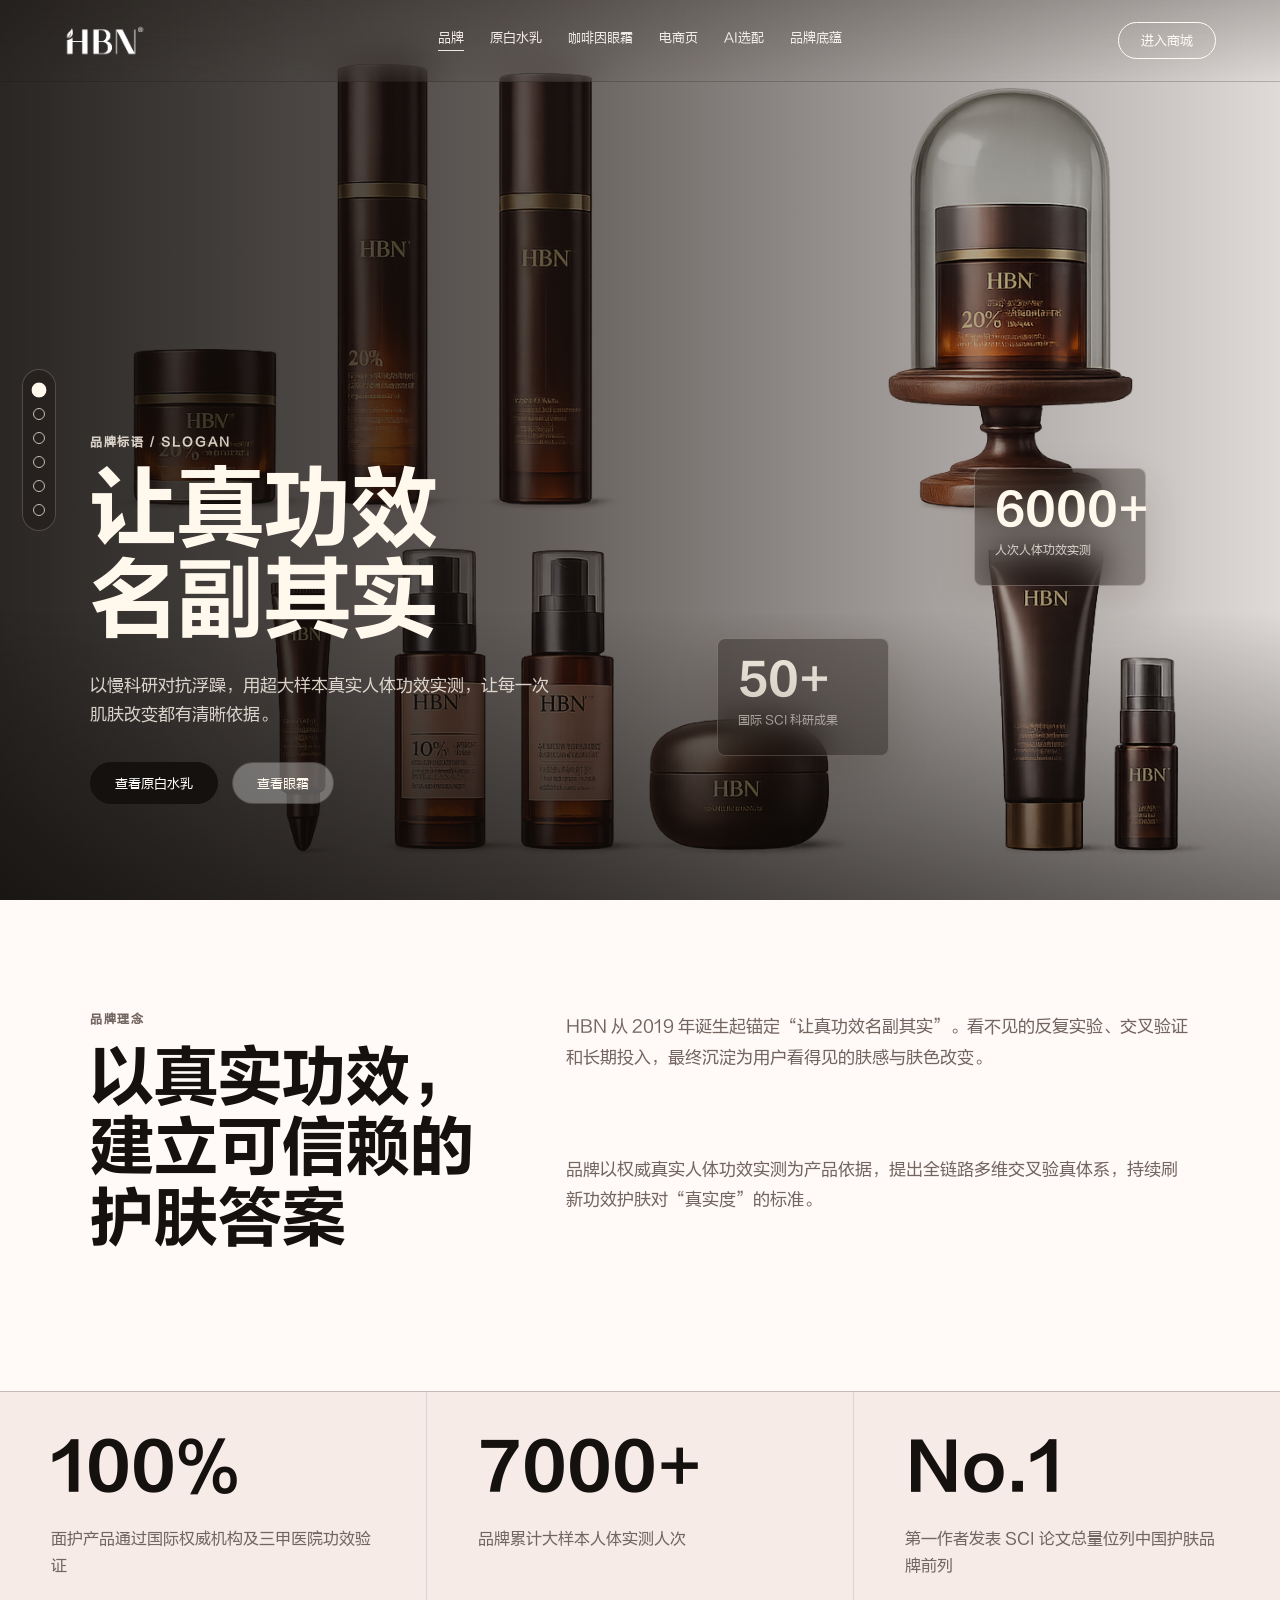
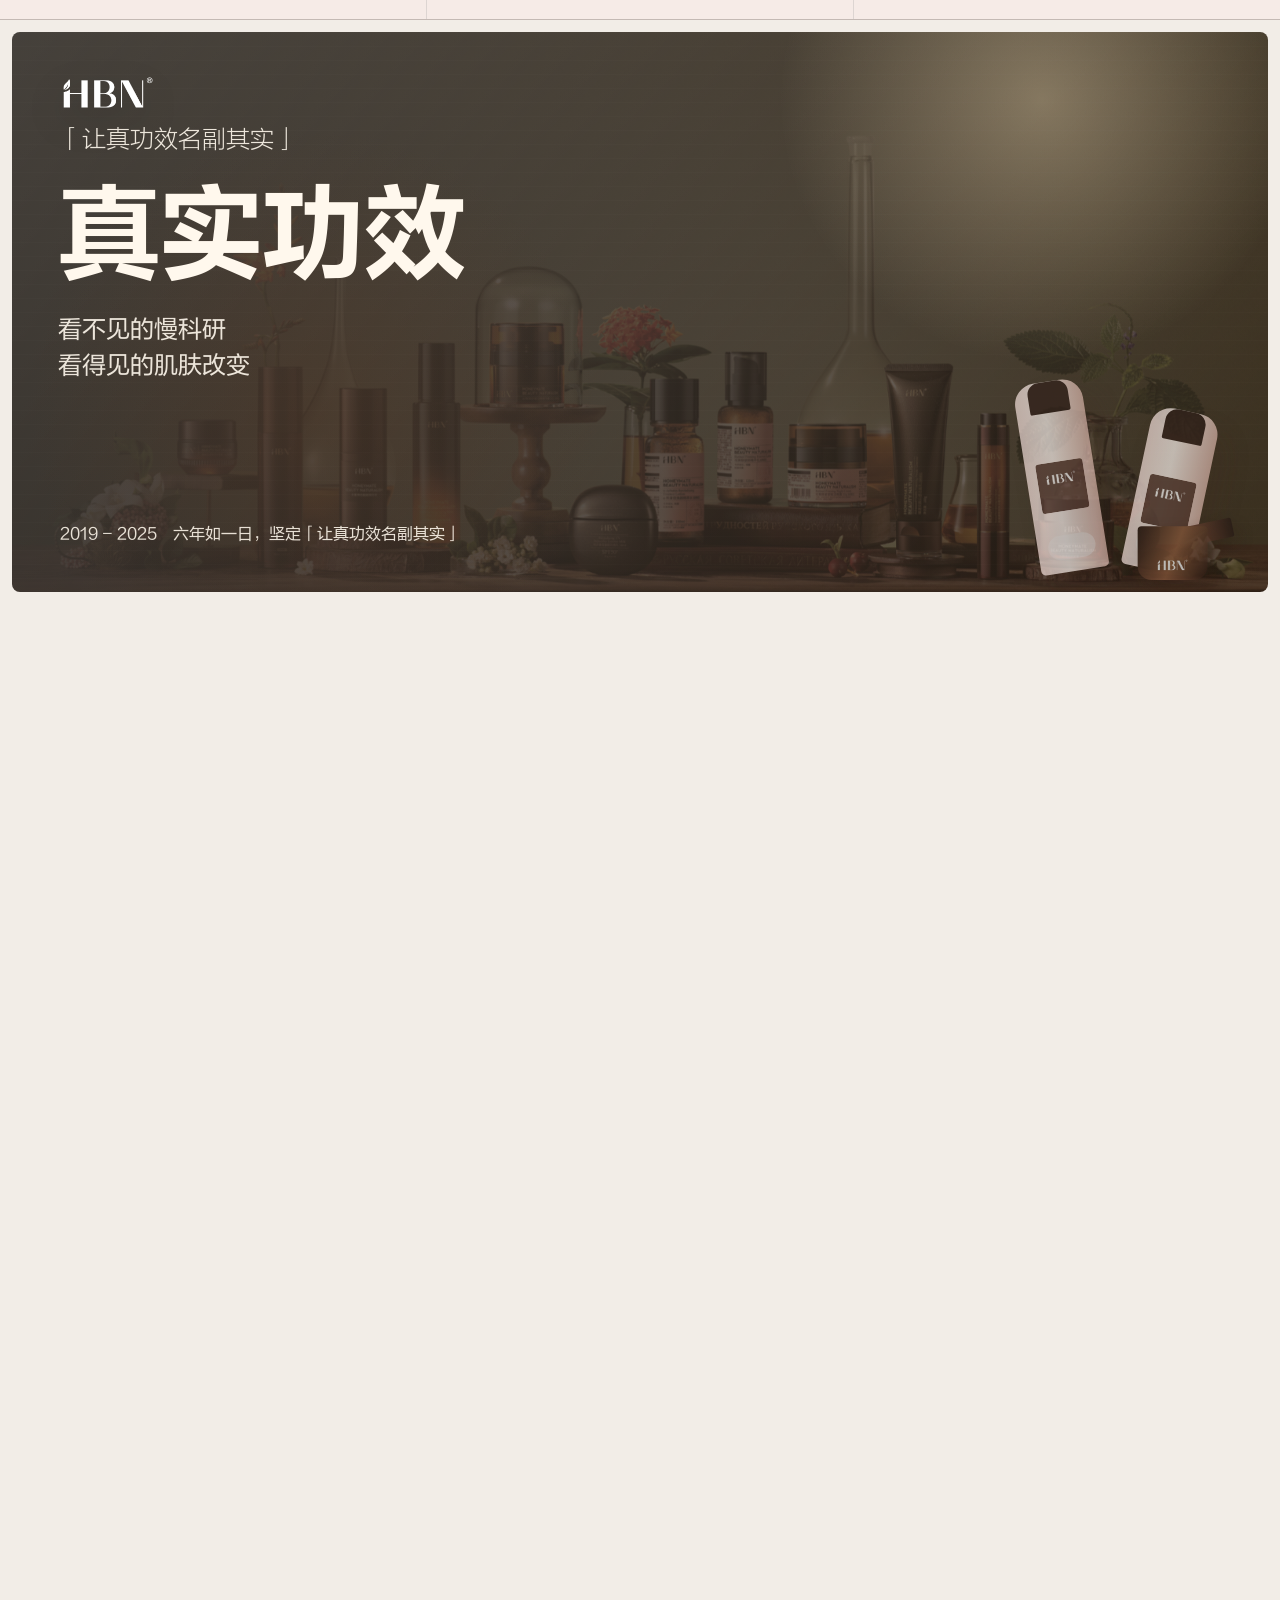
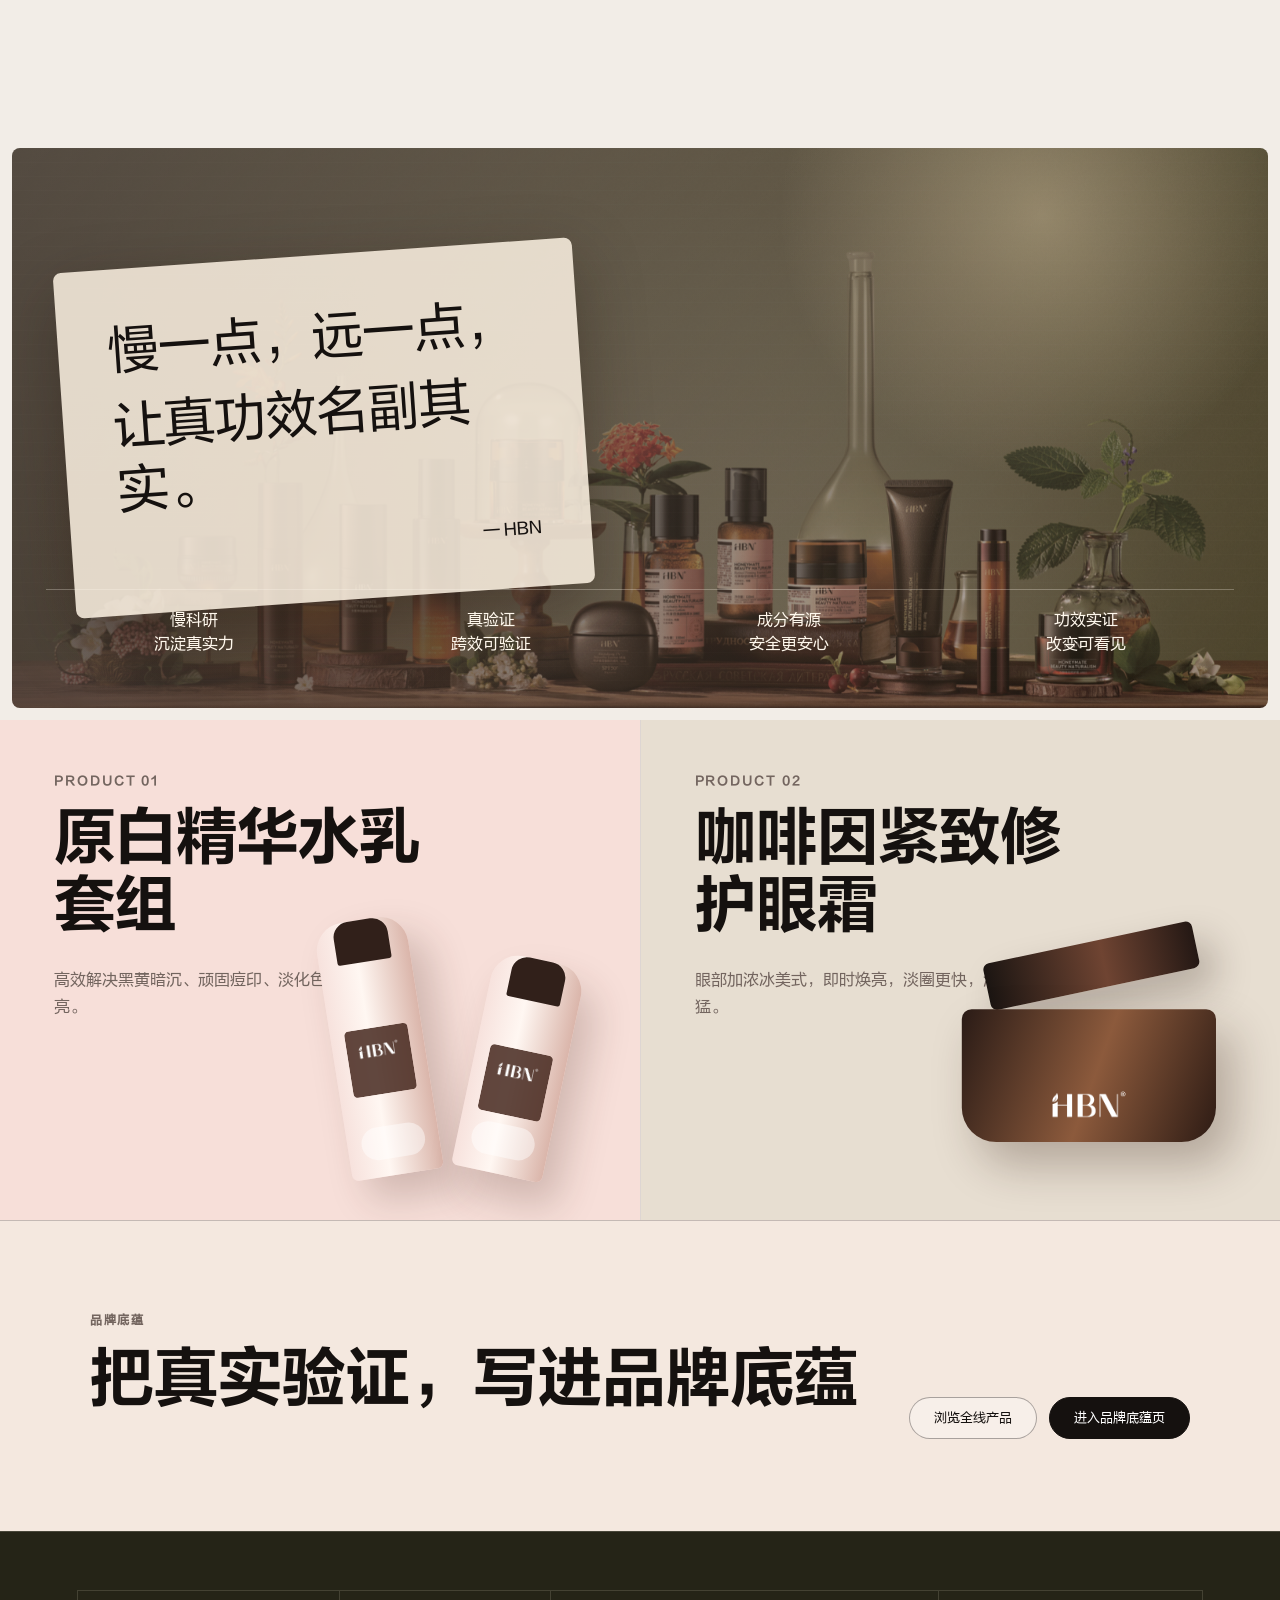
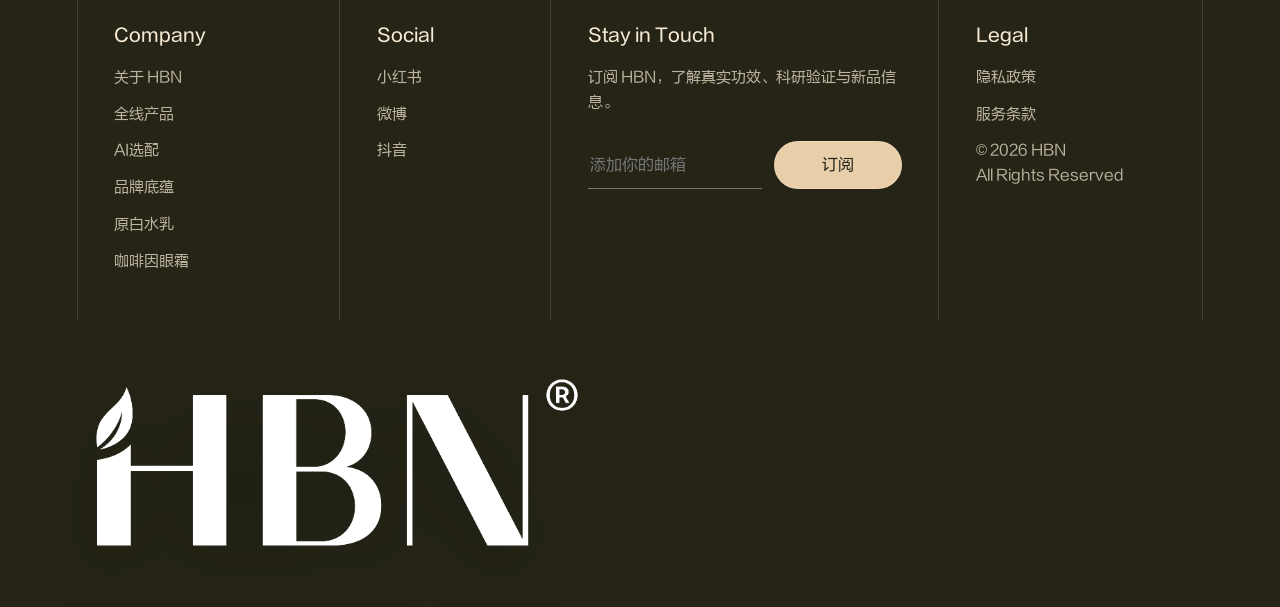
==== commit 276646a4: "Add HBN AI skin recommendation page" ====
--- a/index.html
+++ b/index.html
@@ -21,6 +21,7 @@
           <a href="./product-white.html">原白水乳</a>
           <a href="./product-eye.html">咖啡因眼霜</a>
           <a href="./shop.html">电商页</a>
+          <a href="./ai.html">AI选配</a>
           <a href="./heritage.html">品牌底蕴</a>
         </div>
         <a class="pill-link" href="./shop.html">进入商城</a>
@@ -229,6 +230,7 @@
             <h3>Company</h3>
             <a href="./index.html">关于 HBN</a>
             <a href="./shop.html">全线产品</a>
+            <a href="./ai.html">AI选配</a>
             <a href="./heritage.html">品牌底蕴</a>
             <a href="./product-white.html">原白水乳</a>
             <a href="./product-eye.html">咖啡因眼霜</a>
--- a/styles.css
+++ b/styles.css
@@ -1384,6 +1384,583 @@
   }
 }
 
+/* AI selection page */
+body[data-page="ai"] {
+  background: #17140f;
+}
+
+body[data-page="ai"] .site-shell {
+  width: 100%;
+  min-height: 100vh;
+  margin: 0;
+  border: 0;
+  border-radius: 0;
+  background: #17140f;
+  box-shadow: none;
+}
+
+body[data-page="ai"] .nav {
+  position: fixed;
+  top: 0;
+  right: 0;
+  left: 0;
+  height: 82px;
+  padding: 18px clamp(24px, 5vw, 72px);
+  color: #fffaf3;
+  background: linear-gradient(rgba(18, 14, 10, 0.72), rgba(18, 14, 10, 0));
+  border-bottom: 1px solid transparent;
+  transition: background 0.35s ease, color 0.35s ease, border-color 0.35s ease, box-shadow 0.35s ease;
+}
+
+body[data-page="ai"] .nav .brand-lockup img {
+  filter: brightness(0) invert(1);
+  transition: filter 0.35s ease;
+}
+
+body[data-page="ai"] .nav .nav-links {
+  color: rgba(255, 250, 243, 0.9);
+}
+
+body.is-scrolled[data-page="ai"] .nav {
+  color: var(--ink);
+  background: rgba(255, 255, 255, 0.94);
+  border-color: rgba(35, 27, 23, 0.08);
+  box-shadow: 0 18px 46px rgba(39, 28, 20, 0.08);
+}
+
+body.is-scrolled[data-page="ai"] .nav .brand-lockup img {
+  filter: none;
+}
+
+body.is-scrolled[data-page="ai"] .nav .nav-links {
+  color: rgba(21, 17, 15, 0.72);
+}
+
+body.is-scrolled[data-page="ai"] .side-anchor-nav {
+  background: rgba(255, 255, 255, 0.78);
+  border-color: rgba(35, 27, 23, 0.12);
+}
+
+body.is-scrolled[data-page="ai"] .side-anchor-nav a {
+  border-color: rgba(35, 27, 23, 0.46);
+}
+
+body.is-scrolled[data-page="ai"] .side-anchor-nav a:hover,
+body.is-scrolled[data-page="ai"] .side-anchor-nav a.is-active {
+  background: var(--bottle);
+}
+
+.ai-hero {
+  position: relative;
+  display: grid;
+  min-height: 100vh;
+  grid-template-columns: minmax(0, 0.9fr) minmax(420px, 0.9fr);
+  gap: clamp(36px, 7vw, 110px);
+  align-items: center;
+  padding: 146px clamp(28px, 7vw, 110px) 92px;
+  color: #fff8ed;
+  overflow: hidden;
+  background:
+    linear-gradient(120deg, rgba(18, 14, 10, 0.96) 0%, rgba(43, 33, 25, 0.88) 46%, rgba(92, 98, 71, 0.72) 100%),
+    url("./assets/patterns/kazakh-pattern.png") center / cover;
+}
+
+.ai-hero::before {
+  position: absolute;
+  inset: 0;
+  background:
+    linear-gradient(90deg, rgba(255, 248, 237, 0.06) 1px, transparent 1px),
+    linear-gradient(rgba(255, 248, 237, 0.06) 1px, transparent 1px);
+  background-size: 72px 72px;
+  content: "";
+  mask-image: linear-gradient(90deg, rgba(0, 0, 0, 0.72), transparent 82%);
+  pointer-events: none;
+}
+
+.ai-hero-copy {
+  position: relative;
+  z-index: 1;
+  max-width: 760px;
+}
+
+.ai-hero h1 {
+  display: grid;
+  gap: 12px;
+  margin: 18px 0 24px;
+  font-family: var(--font-heavy), var(--sans);
+  font-size: clamp(48px, 6.2vw, 104px);
+  line-height: 1.04;
+}
+
+.ai-hero h1 span:first-child {
+  color: #e8cfaa;
+  font-size: clamp(34px, 4.2vw, 66px);
+}
+
+.ai-hero-copy p:not(.eyebrow) {
+  max-width: 620px;
+  color: rgba(255, 248, 237, 0.78);
+  font-size: 18px;
+  line-height: 1.85;
+}
+
+.ai-hero-actions {
+  display: flex;
+  flex-wrap: wrap;
+  gap: 14px;
+  margin-top: 32px;
+}
+
+.light-ghost {
+  color: #fff8ed;
+  border-color: rgba(255, 248, 237, 0.44);
+}
+
+.ai-scan-stage {
+  position: relative;
+  z-index: 1;
+  display: grid;
+  min-height: 600px;
+  place-items: center;
+  border: 1px solid rgba(255, 248, 237, 0.18);
+  border-radius: 8px;
+  background:
+    linear-gradient(135deg, rgba(255, 248, 237, 0.1), rgba(255, 248, 237, 0.02)),
+    rgba(20, 16, 12, 0.42);
+  backdrop-filter: blur(22px);
+  box-shadow: 0 28px 90px rgba(0, 0, 0, 0.24);
+  overflow: hidden;
+}
+
+.scan-grid {
+  position: absolute;
+  inset: 36px;
+  display: grid;
+  grid-template-columns: repeat(4, 1fr);
+  gap: 10px;
+}
+
+.scan-grid span {
+  border: 1px solid rgba(232, 207, 170, 0.16);
+  background:
+    linear-gradient(135deg, rgba(232, 207, 170, 0.08), rgba(92, 98, 71, 0.06));
+}
+
+.scan-grid span:nth-child(3n) {
+  background: rgba(243, 208, 201, 0.1);
+}
+
+.scan-panel {
+  position: relative;
+  z-index: 1;
+  border: 1px solid rgba(255, 248, 237, 0.2);
+  border-radius: 8px;
+  background: rgba(24, 18, 13, 0.54);
+  backdrop-filter: blur(18px);
+}
+
+.scan-panel.main {
+  display: grid;
+  width: min(340px, 72%);
+  min-height: 240px;
+  place-items: center;
+  padding: 34px;
+  text-align: center;
+}
+
+.scan-panel.main small,
+.scan-panel.main span {
+  color: rgba(255, 248, 237, 0.64);
+}
+
+.scan-panel.main strong {
+  color: #e8cfaa;
+  font-family: var(--font-heavy), var(--sans);
+  font-size: clamp(64px, 8vw, 116px);
+  line-height: 0.96;
+}
+
+.scan-panel.floating {
+  position: absolute;
+  min-width: 156px;
+  padding: 14px 16px;
+  color: rgba(255, 248, 237, 0.82);
+  font-size: 13px;
+}
+
+.scan-panel.one {
+  top: 58px;
+  left: 46px;
+}
+
+.scan-panel.two {
+  right: 42px;
+  bottom: 72px;
+}
+
+.scan-panel.three {
+  right: 70px;
+  top: 132px;
+}
+
+.ai-diagnosis {
+  display: grid;
+  grid-template-columns: minmax(420px, 1.05fr) minmax(380px, 0.95fr);
+  gap: clamp(28px, 5vw, 72px);
+  padding: 104px clamp(28px, 7vw, 110px);
+  background:
+    linear-gradient(rgba(251, 247, 245, 0.96), rgba(251, 247, 245, 0.96)),
+    url("./assets/patterns/kazakh-pattern.png") center / cover;
+}
+
+.ai-form-panel,
+.ai-result-panel,
+.routine-flow article,
+.ai-product-grid article,
+.proof-console,
+.proof-numbers article {
+  border: 1px solid rgba(67, 38, 28, 0.12);
+  border-radius: 8px;
+  background: rgba(255, 250, 246, 0.84);
+  box-shadow: 0 24px 70px rgba(47, 33, 22, 0.09);
+}
+
+.ai-form-panel {
+  padding: clamp(26px, 4vw, 44px);
+}
+
+.ai-form-panel h2,
+.ai-routine h2,
+.ai-products h2,
+.proof-console h2 {
+  max-width: 760px;
+  font-family: var(--font-heavy), var(--sans);
+  font-size: clamp(34px, 4vw, 62px);
+  line-height: 1.12;
+}
+
+.ai-question {
+  display: grid;
+  gap: 14px;
+  margin-top: 28px;
+  padding-top: 24px;
+  border-top: 1px solid rgba(67, 38, 28, 0.12);
+}
+
+.ai-question h3 {
+  margin: 0;
+  font-family: var(--font-heavy), var(--sans);
+  font-size: 20px;
+}
+
+.ai-choice-row {
+  display: grid;
+  grid-template-columns: repeat(4, minmax(0, 1fr));
+  gap: 10px;
+}
+
+.ai-choice {
+  min-height: 54px;
+  border: 1px solid rgba(67, 38, 28, 0.16);
+  border-radius: 999px;
+  color: #31241d;
+  background: rgba(255, 255, 255, 0.66);
+  font: inherit;
+  cursor: pointer;
+  transition: transform 0.2s ease, background 0.2s ease, color 0.2s ease, border-color 0.2s ease;
+}
+
+.ai-choice:hover {
+  transform: translateY(-2px);
+}
+
+.ai-choice.is-selected {
+  color: #fff8ed;
+  background: #43261c;
+  border-color: #43261c;
+}
+
+.ai-result-panel {
+  position: sticky;
+  top: 110px;
+  align-self: start;
+  display: grid;
+  gap: 24px;
+  padding: clamp(26px, 4vw, 42px);
+  color: #fff8ed;
+  background:
+    linear-gradient(145deg, rgba(67, 38, 28, 0.96), rgba(92, 98, 71, 0.9)),
+    url("./assets/patterns/kazakh-pattern.png") center / cover;
+}
+
+.result-header {
+  display: grid;
+  gap: 10px;
+}
+
+.result-header strong {
+  font-family: var(--font-heavy), var(--sans);
+  font-size: clamp(30px, 3.5vw, 54px);
+  line-height: 1.12;
+}
+
+.result-header span,
+.ai-prescription p {
+  color: rgba(255, 248, 237, 0.74);
+  line-height: 1.75;
+}
+
+.result-meter {
+  height: 12px;
+  overflow: hidden;
+  border-radius: 999px;
+  background: rgba(255, 248, 237, 0.18);
+}
+
+.result-meter span {
+  display: block;
+  width: var(--value, 87%);
+  height: 100%;
+  border-radius: inherit;
+  background: linear-gradient(90deg, #e8cfaa, #f3d0c9);
+  transition: width 0.35s ease;
+}
+
+.ai-tags {
+  display: flex;
+  flex-wrap: wrap;
+  gap: 10px;
+}
+
+.ai-tags span {
+  padding: 8px 12px;
+  border: 1px solid rgba(255, 248, 237, 0.24);
+  border-radius: 999px;
+  color: rgba(255, 248, 237, 0.82);
+  background: rgba(255, 248, 237, 0.08);
+  font-size: 13px;
+}
+
+.ai-prescription {
+  display: grid;
+  gap: 12px;
+}
+
+.ai-prescription article {
+  display: grid;
+  grid-template-columns: 56px 1fr;
+  gap: 14px;
+  padding: 18px;
+  border: 1px solid rgba(255, 248, 237, 0.16);
+  border-radius: 8px;
+  background: rgba(255, 248, 237, 0.08);
+}
+
+.ai-prescription span {
+  color: #e8cfaa;
+  font-family: var(--font-heavy), var(--sans);
+}
+
+.ai-prescription p {
+  margin: 0;
+}
+
+.ai-routine,
+.ai-products,
+.ai-proof {
+  padding: 104px clamp(28px, 7vw, 110px);
+}
+
+.ai-routine {
+  color: #fff8ed;
+  background: #1e1b14;
+}
+
+.ai-routine .eyebrow {
+  color: rgba(255, 248, 237, 0.68);
+}
+
+.routine-flow {
+  display: grid;
+  grid-template-columns: repeat(4, 1fr);
+  gap: 14px;
+  margin-top: 42px;
+}
+
+.routine-flow article {
+  min-height: 270px;
+  padding: 28px;
+  color: #fff8ed;
+  background:
+    linear-gradient(rgba(38, 34, 25, 0.88), rgba(38, 34, 25, 0.96)),
+    url("./assets/patterns/kazakh-pattern.png") center / cover;
+}
+
+.routine-flow span {
+  color: #e8cfaa;
+}
+
+.routine-flow h3 {
+  margin: 82px 0 12px;
+  font-family: var(--font-heavy), var(--sans);
+  font-size: 26px;
+}
+
+.routine-flow p {
+  margin: 0;
+  color: rgba(255, 248, 237, 0.72);
+  line-height: 1.7;
+}
+
+.ai-products {
+  background: #fffaf6;
+}
+
+.ai-product-grid {
+  display: grid;
+  grid-template-columns: repeat(4, minmax(0, 1fr));
+  gap: 14px;
+}
+
+.ai-product-grid article {
+  display: grid;
+  gap: 12px;
+  padding: 18px;
+  background:
+    radial-gradient(circle at 50% 32%, rgba(255, 255, 255, 0.72), transparent 34%),
+    linear-gradient(145deg, #efe4d7, #c5bea2);
+}
+
+.ai-product-grid img {
+  width: 100%;
+  height: 260px;
+  object-fit: contain;
+  mix-blend-mode: multiply;
+  filter: drop-shadow(0 18px 18px rgba(38, 24, 16, 0.18));
+  transition: transform 0.28s ease;
+}
+
+.ai-product-grid article:hover img {
+  transform: translateY(-6px) scale(1.03);
+}
+
+.ai-product-grid h3 {
+  margin: 8px 0 0;
+  font-family: var(--font-heavy), var(--sans);
+  font-size: 22px;
+}
+
+.ai-product-grid p {
+  margin: 0;
+  color: #5f5048;
+}
+
+.ai-proof {
+  display: grid;
+  grid-template-columns: minmax(0, 0.95fr) minmax(420px, 1.05fr);
+  gap: clamp(28px, 5vw, 72px);
+  align-items: stretch;
+  color: #fff8ed;
+  background:
+    linear-gradient(rgba(19, 15, 11, 0.92), rgba(19, 15, 11, 0.96)),
+    url("./assets/products/hbn-product-lineup.png") center / cover;
+}
+
+.proof-console {
+  padding: clamp(28px, 4vw, 46px);
+  color: #fff8ed;
+  background: rgba(28, 20, 14, 0.76);
+  backdrop-filter: blur(18px);
+}
+
+.proof-console p:not(.eyebrow) {
+  max-width: 620px;
+  color: rgba(255, 248, 237, 0.74);
+  font-size: 17px;
+  line-height: 1.8;
+}
+
+.proof-numbers {
+  display: grid;
+  grid-template-columns: 1fr;
+  gap: 14px;
+}
+
+.proof-numbers article {
+  display: grid;
+  grid-template-columns: 180px 1fr;
+  align-items: center;
+  gap: 24px;
+  padding: 26px;
+  color: #fff8ed;
+  background: rgba(255, 248, 237, 0.08);
+  backdrop-filter: blur(14px);
+}
+
+.proof-numbers strong {
+  color: #e8cfaa;
+  font-family: var(--font-heavy), var(--sans);
+  font-size: clamp(42px, 5vw, 74px);
+  line-height: 1;
+}
+
+.proof-numbers span {
+  color: rgba(255, 248, 237, 0.76);
+}
+
+@media (max-width: 1180px) {
+  .ai-hero,
+  .ai-diagnosis,
+  .ai-proof {
+    grid-template-columns: 1fr;
+  }
+
+  .ai-result-panel {
+    position: relative;
+    top: auto;
+  }
+
+  .routine-flow,
+  .ai-product-grid {
+    grid-template-columns: repeat(2, minmax(0, 1fr));
+  }
+}
+
+@media (max-width: 980px) {
+  body[data-page="ai"] .nav {
+    height: auto;
+    padding: 18px 22px 8px;
+  }
+
+  .ai-hero {
+    padding: 132px 24px 64px;
+  }
+
+  .ai-scan-stage {
+    min-height: 460px;
+  }
+
+  .ai-choice-row,
+  .routine-flow,
+  .ai-product-grid,
+  .proof-numbers article {
+    grid-template-columns: 1fr;
+  }
+}
+
+@media (max-width: 560px) {
+  .ai-hero h1 {
+    font-size: clamp(42px, 12vw, 68px);
+  }
+
+  .ai-diagnosis,
+  .ai-routine,
+  .ai-products,
+  .ai-proof {
+    padding: 72px 18px;
+  }
+}
+
 /* Product page typography polish */
 body[data-page="white"] .product-hero,
 body[data-page="eye"] .product-hero {
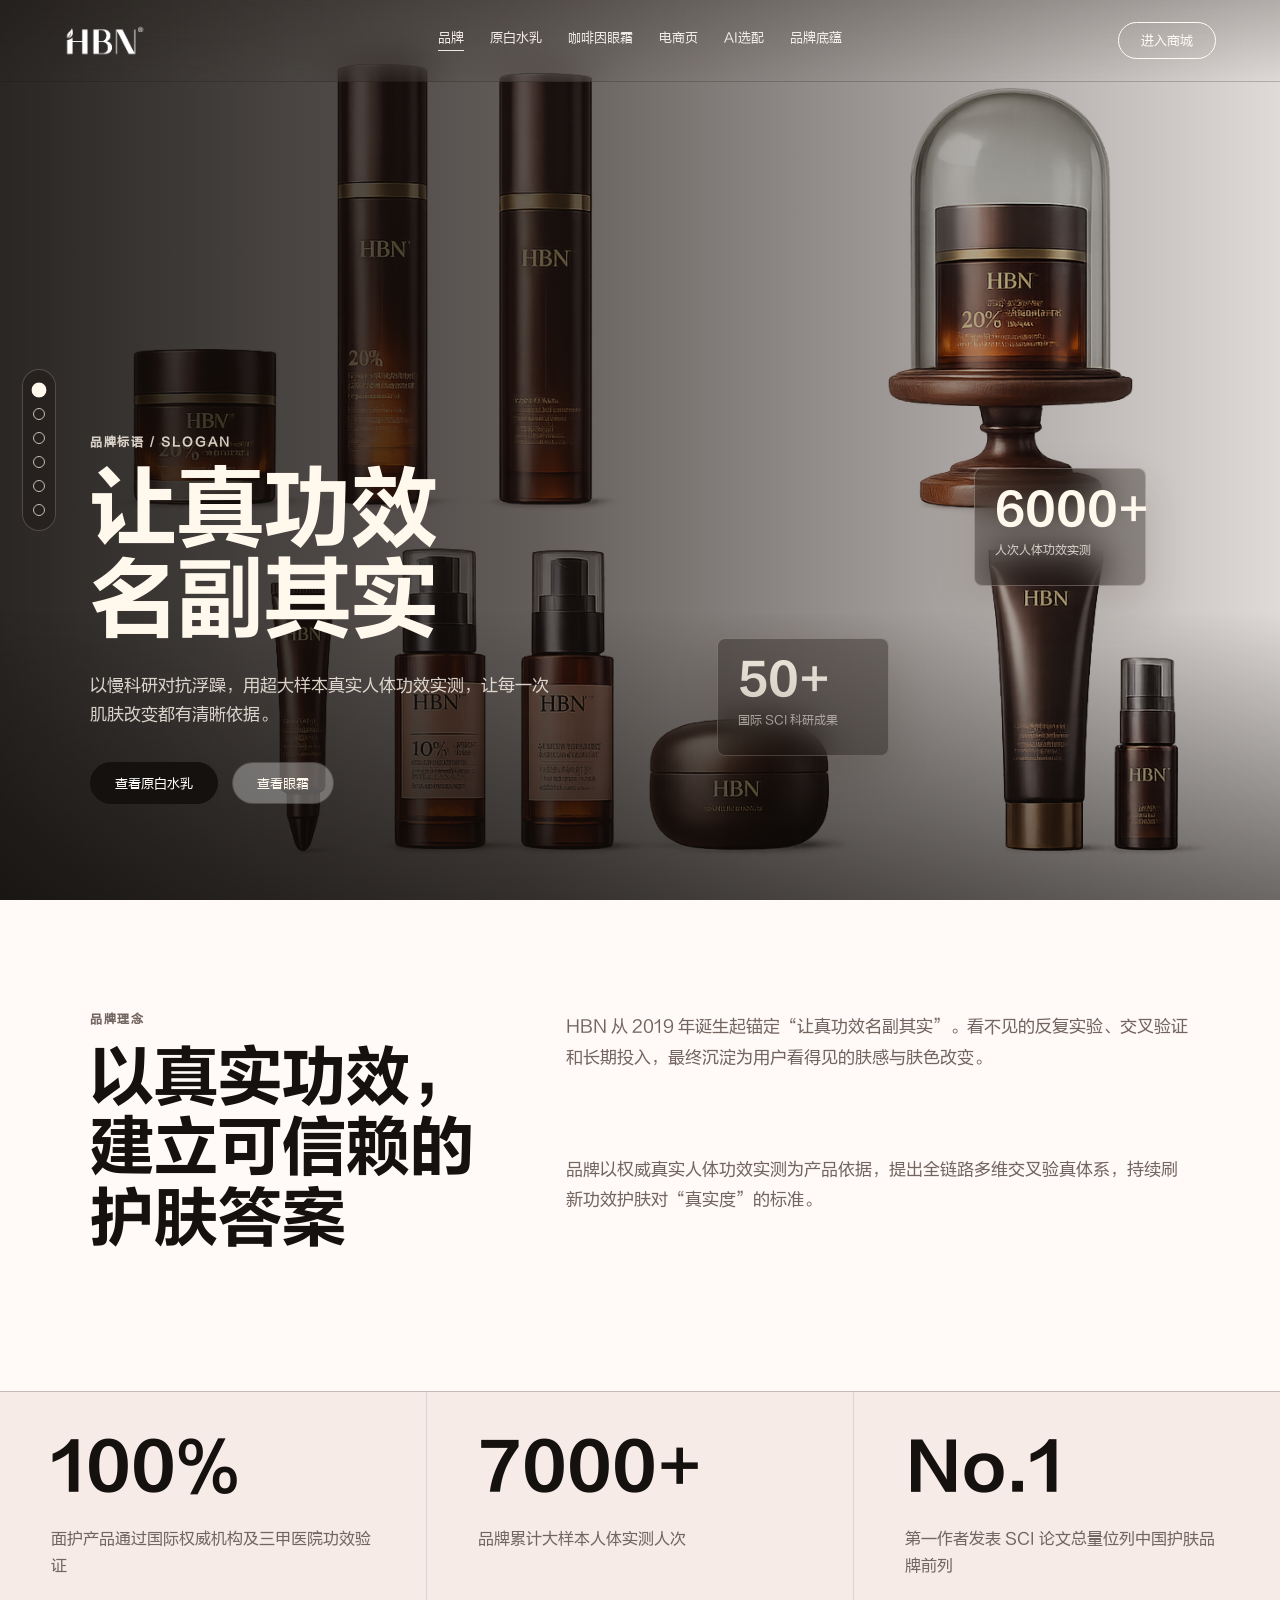
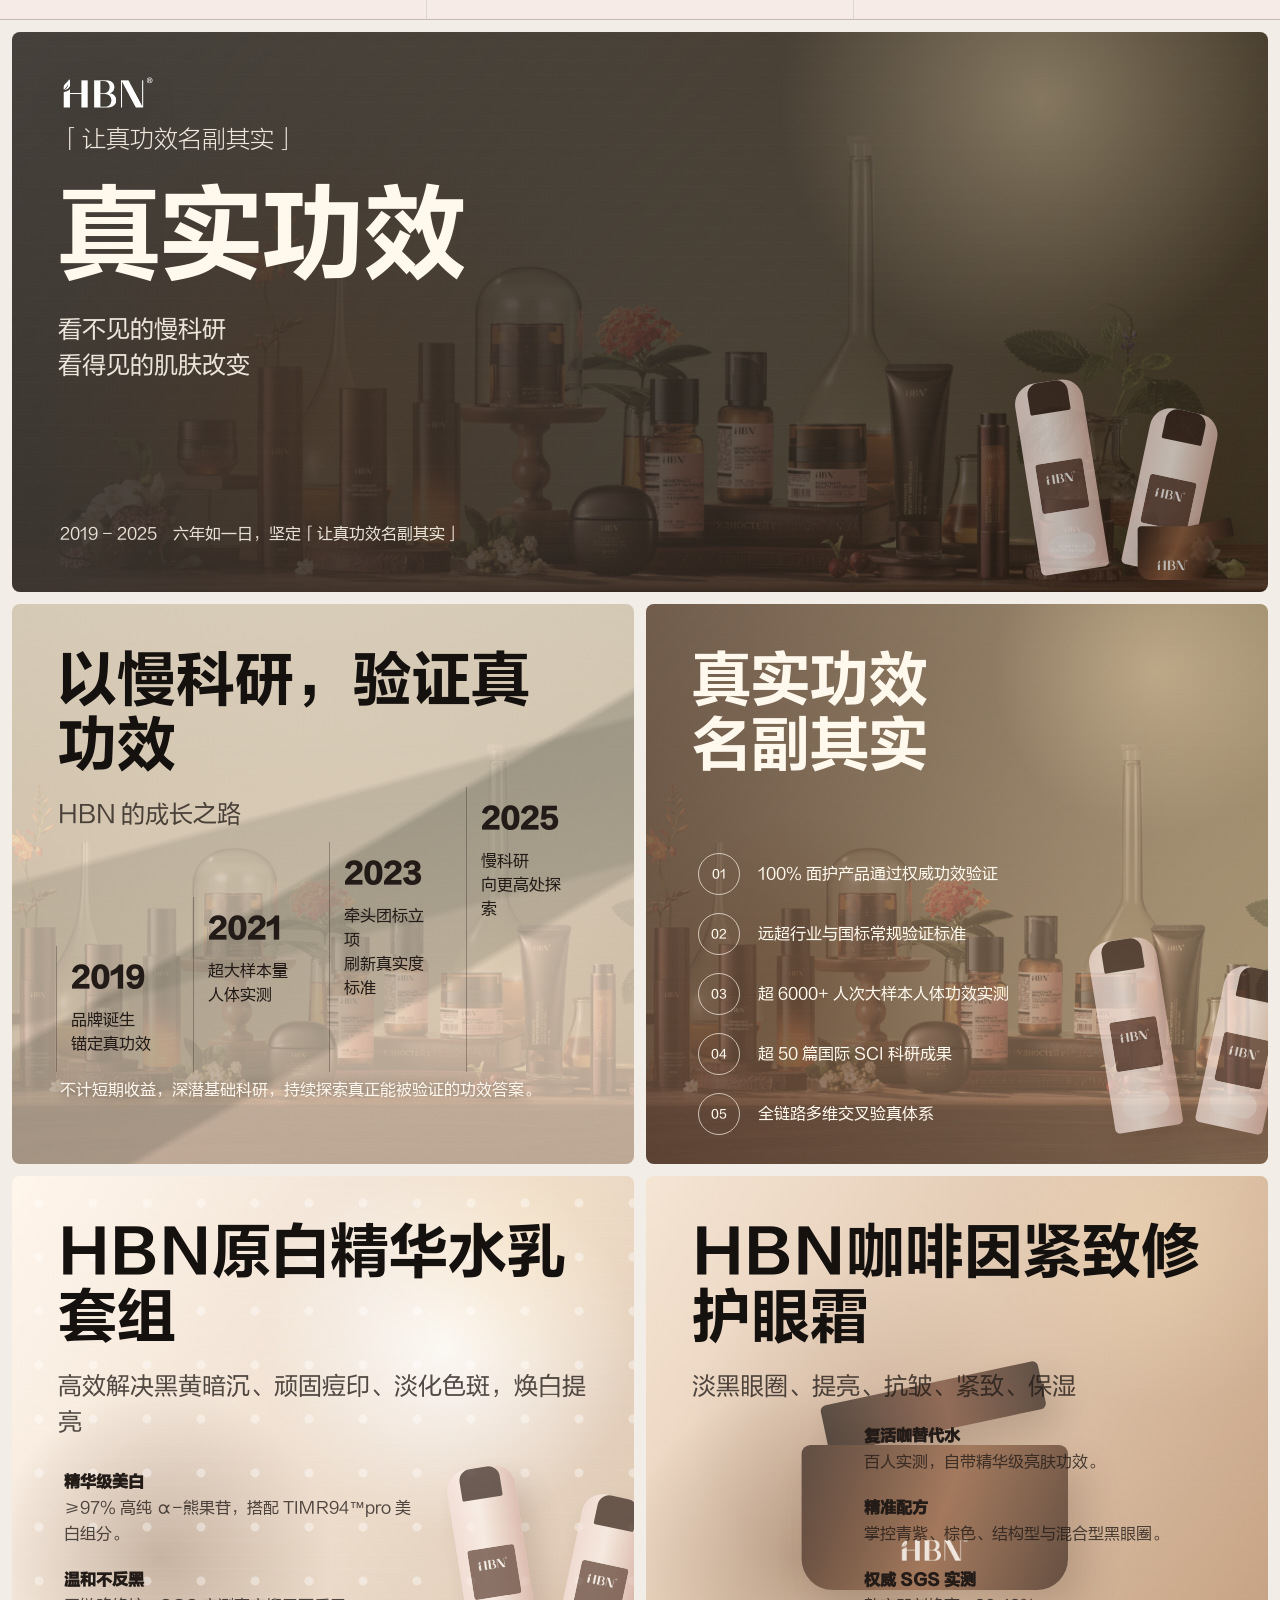
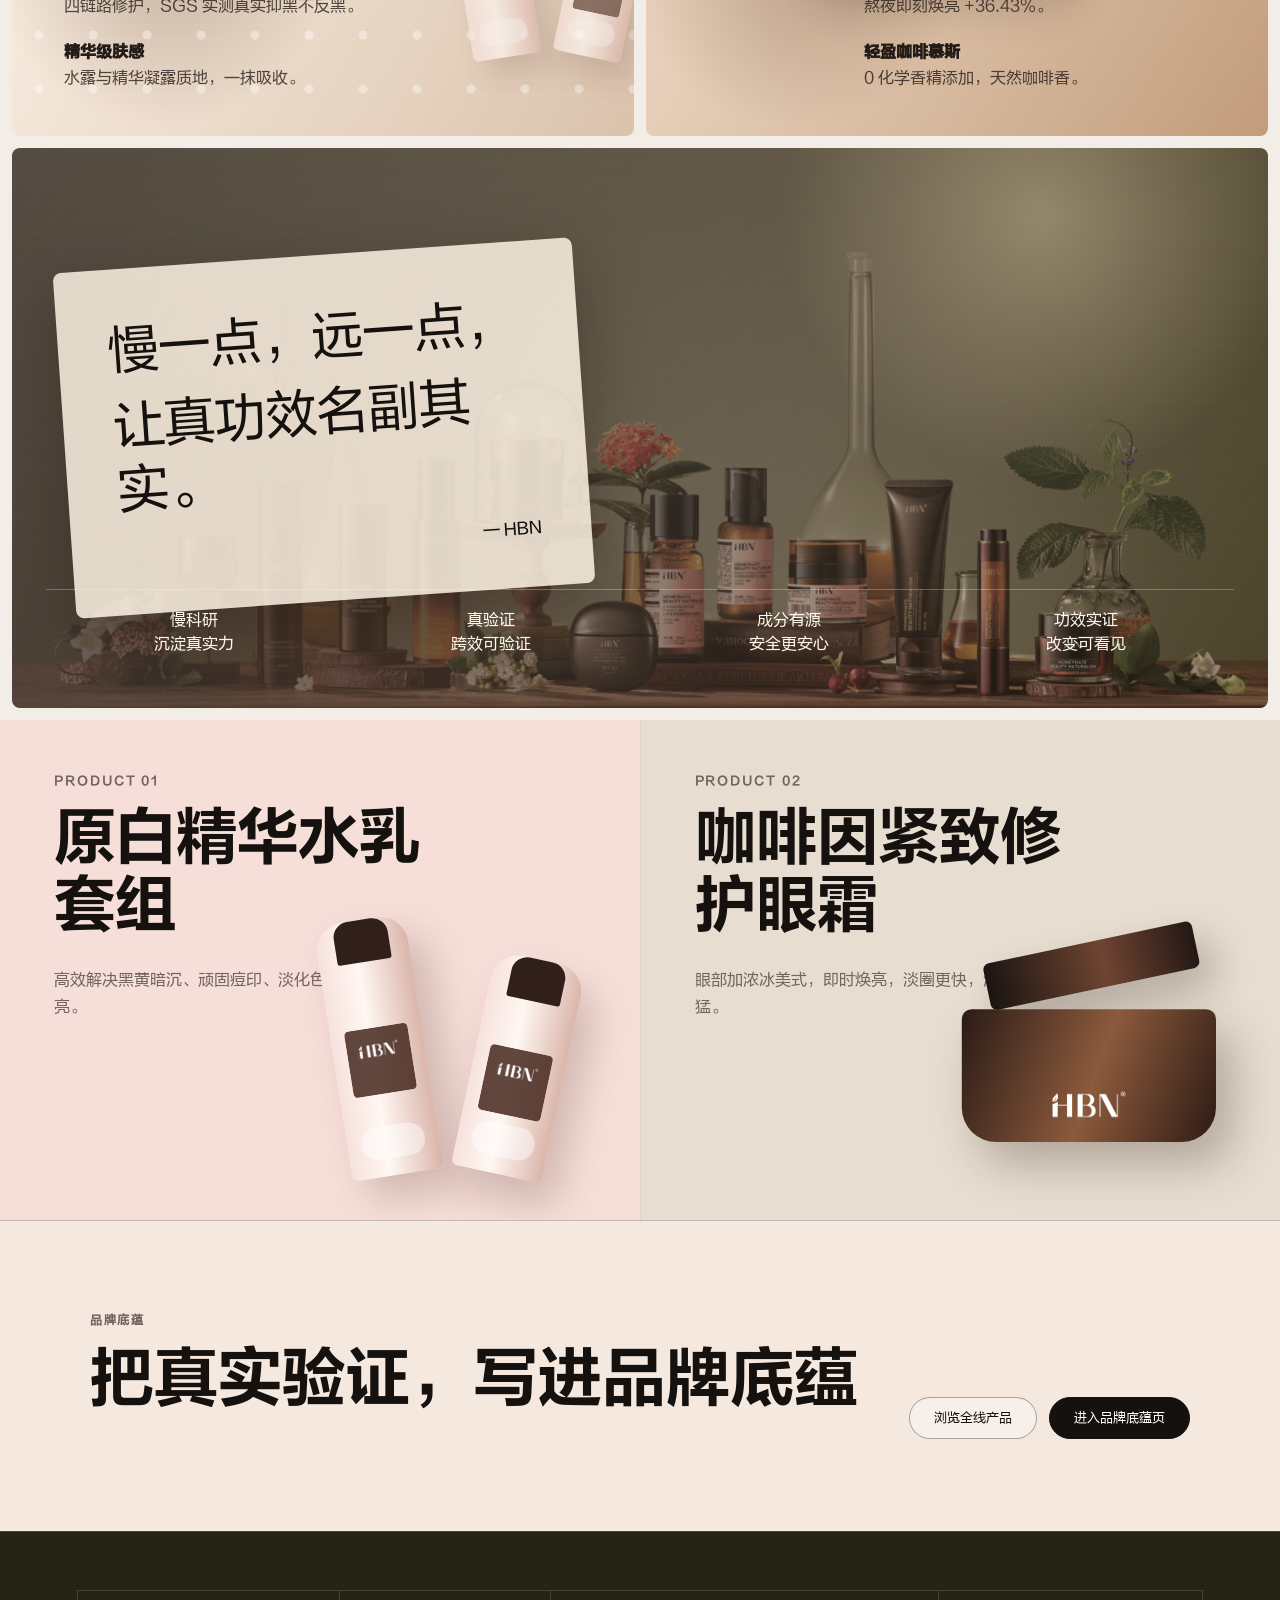
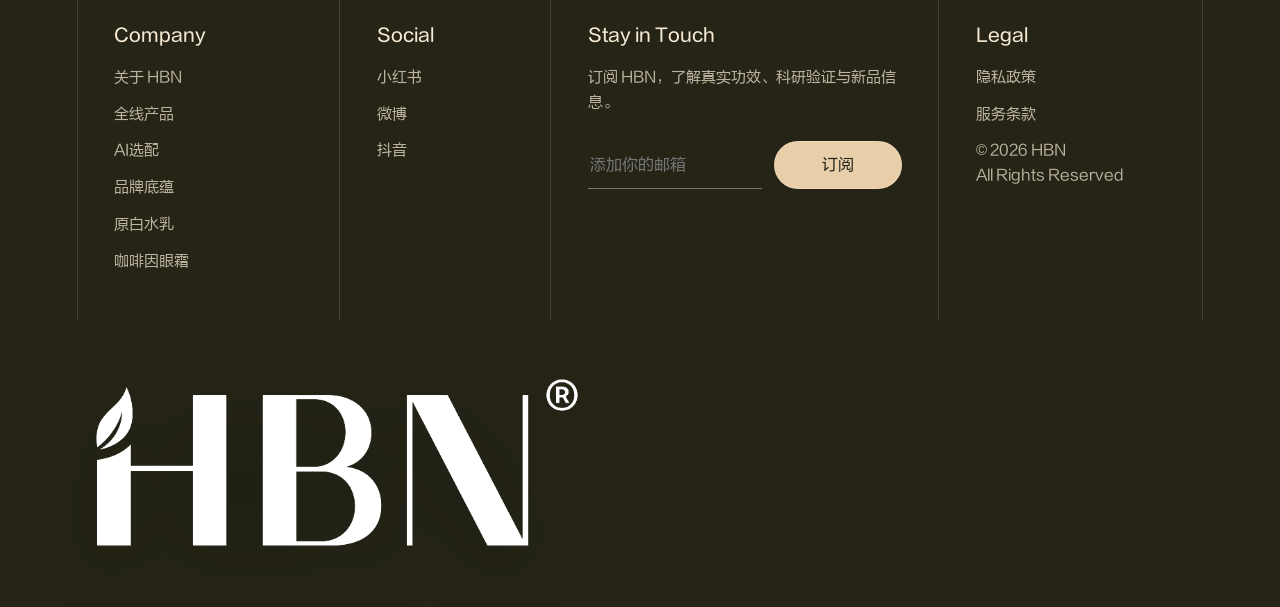
==== commit 8e445738: "Polish premium page animations and layouts" ====
--- a/index.html
+++ b/index.html
@@ -8,7 +8,14 @@
   </head>
   <body data-page="brand">
     <div class="intro" aria-hidden="true">
-      <img class="intro-logo" src="./assets/brand/hbn-logo-dark.png" alt="" />
+      <div class="intro-cinematic">
+        <span class="intro-orb orb-one"></span>
+        <span class="intro-orb orb-two"></span>
+        <span class="intro-orb orb-three"></span>
+        <div class="intro-light-ribbon"></div>
+        <img class="intro-logo" src="./assets/brand/hbn-logo-dark.png" alt="" />
+        <p class="intro-tagline">True efficacy, beautifully proven.</p>
+      </div>
     </div>
 
     <main class="site-shell">
--- a/styles.css
+++ b/styles.css
@@ -18,6 +18,15 @@
   --shadow: 0 28px 70px rgba(44, 34, 30, 0.18);
   --serif: var(--font-heavy), "PingFang SC", "Microsoft YaHei", sans-serif;
   --sans: var(--font-regular), "PingFang SC", "Microsoft YaHei", sans-serif;
+  --hbn-paper-texture:
+    radial-gradient(circle, rgba(67, 38, 28, 0.04) 0 1px, transparent 1.5px) 0 0 / 28px 28px,
+    radial-gradient(circle at 78% 18%, rgba(243, 208, 201, 0.22), transparent 30%),
+    linear-gradient(135deg, rgba(255, 255, 255, 0.42), rgba(250, 235, 232, 0.22) 46%, rgba(223, 229, 212, 0.18));
+  --hbn-dark-texture:
+    linear-gradient(90deg, rgba(255, 248, 237, 0.055) 1px, transparent 1px) 0 0 / 64px 64px,
+    linear-gradient(rgba(255, 248, 237, 0.045) 1px, transparent 1px) 0 0 / 64px 64px,
+    radial-gradient(circle at 76% 18%, rgba(243, 208, 201, 0.13), transparent 30%),
+    radial-gradient(circle at 18% 80%, rgba(232, 207, 170, 0.12), transparent 28%);
 }
 
 /* Refined luxury layout and commerce additions */
@@ -609,7 +618,7 @@
   padding: 86px 0;
   background:
     linear-gradient(rgba(255, 250, 246, 0.9), rgba(255, 250, 246, 0.9)),
-    url("./assets/patterns/kazakh-pattern.png") center / cover;
+    var(--hbn-paper-texture);
 }
 
 .marquee-heading {
@@ -798,6 +807,13 @@
   font-size: 18px;
 }
 
+.commerce-card .product-link > strong {
+  margin: -2px 2px 6px;
+  color: #5b3a29;
+  font-family: var(--font-heavy), sans-serif;
+  font-size: 18px;
+}
+
 .commerce-card button {
   background: #2d2119;
   color: #fff8ed;
@@ -806,13 +822,13 @@
 .product-education {
   background:
     linear-gradient(rgba(25, 28, 43, 0.92), rgba(25, 28, 43, 0.95)),
-    url("./assets/patterns/kazakh-pattern.png") center / cover;
+    var(--hbn-dark-texture);
 }
 
 .education-grid article {
   background:
     linear-gradient(rgba(18, 20, 31, 0.78), rgba(18, 20, 31, 0.92)),
-    url("./assets/patterns/kazakh-pattern.png") center / cover;
+    var(--hbn-dark-texture);
 }
 
 @media (max-width: 1180px) {
@@ -1384,6 +1400,484 @@
   }
 }
 
+/* Final mobile shop nav guard */
+@media (max-width: 560px) {
+  body[data-page="shop"] .nav {
+    display: flex;
+    height: 72px;
+    align-items: center;
+    justify-content: space-between;
+    padding: 14px 18px;
+  }
+
+  body[data-page="shop"] .nav .nav-links,
+  body[data-page="shop"] .pill-link {
+    display: none;
+  }
+
+  body[data-page="shop"] .nav-actions {
+    width: auto;
+    justify-content: flex-end;
+    margin-left: auto;
+  }
+
+  body[data-page="shop"] .cart-trigger {
+    flex: 0 0 auto;
+    width: auto;
+    max-width: 132px;
+    min-height: 38px;
+    padding: 0 12px;
+    white-space: nowrap;
+  }
+}
+
+@media (max-width: 560px) {
+  body[data-page="shop"] .nav-actions {
+    width: auto;
+    justify-content: flex-end;
+  }
+
+  body[data-page="shop"] .cart-trigger {
+    flex: 0 0 auto;
+    width: auto;
+    max-width: 132px;
+    white-space: nowrap;
+  }
+}
+
+/* HBN commerce upgrade: AI-generated flagship visuals */
+body[data-page="shop"] .shop-hero {
+  min-height: 100vh;
+  align-items: center;
+  padding: 132px clamp(28px, 7vw, 110px) 82px;
+  background:
+    linear-gradient(90deg, rgba(12, 9, 7, 0.92) 0%, rgba(24, 15, 10, 0.78) 33%, rgba(33, 22, 15, 0.24) 64%, rgba(33, 22, 15, 0.05) 100%),
+    url("./assets/generated/hbn-shop-hero-ai.png") center / cover;
+}
+
+body[data-page="shop"] .shop-hero::after {
+  position: absolute;
+  inset: auto 0 0;
+  height: 30%;
+  background: linear-gradient(transparent, rgba(12, 9, 7, 0.58));
+  content: "";
+  pointer-events: none;
+}
+
+body[data-page="shop"] .shop-hero-copy {
+  display: grid;
+  gap: 22px;
+  max-width: 760px;
+}
+
+body[data-page="shop"] .shop-hero-copy h1 {
+  margin: 0;
+  font-size: clamp(54px, 7.4vw, 116px);
+}
+
+body[data-page="shop"] .shop-hero-copy p:not(.eyebrow) {
+  margin: 0;
+  max-width: 610px;
+  color: rgba(255, 248, 237, 0.82);
+  font-size: 18px;
+  line-height: 1.86;
+}
+
+.hero-commerce-tags,
+.hero-proof-row,
+.shop-benefits,
+.proof-metrics,
+.bundle-list,
+.bundle-actions {
+  display: flex;
+  flex-wrap: wrap;
+  gap: 10px;
+}
+
+.hero-commerce-tags span {
+  padding: 9px 14px;
+  border: 1px solid rgba(255, 248, 237, 0.26);
+  border-radius: 999px;
+  color: rgba(255, 248, 237, 0.82);
+  background: rgba(255, 248, 237, 0.08);
+  backdrop-filter: blur(12px);
+  font-size: 13px;
+}
+
+.hero-proof-row {
+  gap: 12px;
+  margin-top: 8px;
+}
+
+.hero-proof-row article {
+  display: grid;
+  min-width: 138px;
+  gap: 5px;
+  padding: 16px 18px;
+  border: 1px solid rgba(255, 248, 237, 0.18);
+  border-radius: 8px;
+  background: rgba(20, 14, 10, 0.42);
+  backdrop-filter: blur(18px);
+}
+
+.hero-proof-row strong {
+  color: #e8cfaa;
+  font-family: var(--font-heavy), var(--sans);
+  font-size: 34px;
+  line-height: 1;
+}
+
+.hero-proof-row span {
+  color: rgba(255, 248, 237, 0.68);
+  font-size: 13px;
+}
+
+.shop-benefits {
+  padding: 18px clamp(28px, 7vw, 110px);
+  background: #15110f;
+}
+
+.shop-benefits article {
+  flex: 1 1 240px;
+  display: grid;
+  grid-template-columns: auto 1fr;
+  gap: 5px 14px;
+  min-height: 116px;
+  align-content: center;
+  padding: 24px;
+  border: 1px solid rgba(255, 248, 237, 0.14);
+  border-radius: 8px;
+  color: #fff8ed;
+  background:
+    linear-gradient(135deg, rgba(255, 248, 237, 0.08), rgba(255, 248, 237, 0.02)),
+    rgba(67, 38, 28, 0.4);
+}
+
+.shop-benefits span {
+  grid-row: span 2;
+  color: #e8cfaa;
+  font-family: var(--font-heavy), var(--sans);
+}
+
+.shop-benefits strong {
+  font-family: var(--font-heavy), var(--sans);
+  font-size: 22px;
+}
+
+.shop-benefits p {
+  margin: 0;
+  color: rgba(255, 248, 237, 0.68);
+  line-height: 1.65;
+}
+
+.shop-proof-feature,
+.shop-bundle {
+  display: grid;
+  grid-template-columns: minmax(420px, 1.05fr) minmax(380px, 0.95fr);
+  gap: clamp(28px, 5vw, 74px);
+  align-items: center;
+  padding: 104px clamp(28px, 7vw, 110px);
+}
+
+.shop-proof-feature {
+  color: #fff8ed;
+  background:
+    linear-gradient(135deg, rgba(21, 17, 15, 0.98), rgba(67, 38, 28, 0.94)),
+    var(--hbn-dark-texture);
+}
+
+.proof-feature-media,
+.bundle-media {
+  overflow: hidden;
+  border-radius: 8px;
+  box-shadow: 0 34px 90px rgba(20, 14, 10, 0.22);
+}
+
+.proof-feature-media img,
+.bundle-media img {
+  display: block;
+  width: 100%;
+  aspect-ratio: 16 / 9;
+  object-fit: cover;
+}
+
+.proof-feature-copy,
+.bundle-copy {
+  display: grid;
+  gap: 22px;
+}
+
+.proof-feature-copy h2,
+.bundle-copy h2 {
+  margin: 0;
+  font-size: clamp(36px, 4.8vw, 72px);
+}
+
+.proof-feature-copy p:not(.eyebrow),
+.bundle-copy p:not(.eyebrow) {
+  max-width: 620px;
+  margin: 0;
+  line-height: 1.84;
+}
+
+.proof-feature-copy p:not(.eyebrow) {
+  color: rgba(255, 248, 237, 0.76);
+}
+
+.proof-metrics {
+  gap: 12px;
+}
+
+.proof-metrics article {
+  flex: 1 1 170px;
+  display: grid;
+  gap: 8px;
+  padding: 20px;
+  border: 1px solid rgba(255, 248, 237, 0.16);
+  border-radius: 8px;
+  background: rgba(255, 248, 237, 0.07);
+}
+
+.proof-metrics strong {
+  color: #e8cfaa;
+  font-family: var(--font-heavy), var(--sans);
+}
+
+.proof-metrics span {
+  color: rgba(255, 248, 237, 0.66);
+  line-height: 1.6;
+}
+
+.shop-bundle {
+  grid-template-columns: minmax(380px, 0.86fr) minmax(420px, 1.14fr);
+  background:
+    linear-gradient(rgba(255, 250, 246, 0.9), rgba(255, 250, 246, 0.9)),
+    var(--hbn-paper-texture);
+}
+
+.bundle-copy p:not(.eyebrow) {
+  color: #5d514a;
+}
+
+.bundle-list span {
+  padding: 12px 15px;
+  border: 1px solid rgba(67, 38, 28, 0.14);
+  border-radius: 999px;
+  color: #43261c;
+  background: rgba(255, 255, 255, 0.66);
+}
+
+.bundle-actions button {
+  min-height: 44px;
+  padding: 0 18px;
+  border: 1px solid rgba(67, 38, 28, 0.18);
+  border-radius: 999px;
+  color: #fff8ed;
+  background: #2d2119;
+  font: inherit;
+  cursor: pointer;
+}
+
+body[data-page="shop"] .shop-builder {
+  background:
+    linear-gradient(rgba(255, 250, 246, 0.92), rgba(255, 250, 246, 0.92)),
+    var(--hbn-paper-texture);
+}
+
+body[data-page="shop"] .builder-visual {
+  background:
+    linear-gradient(rgba(42, 28, 20, 0.08), rgba(42, 28, 20, 0.08)),
+    url("./assets/generated/hbn-bundle-gift-ai.png") center / cover;
+}
+
+body[data-page="shop"] .builder-product-card {
+  min-height: 570px;
+  padding: 36px;
+  align-items: center;
+  background: linear-gradient(135deg, rgba(255, 250, 246, 0.18), rgba(255, 250, 246, 0.02));
+  backdrop-filter: blur(3px);
+}
+
+body[data-page="shop"] .product-education {
+  position: relative;
+  overflow: hidden;
+  background:
+    linear-gradient(90deg, rgba(21, 17, 15, 0.94), rgba(35, 25, 19, 0.82), rgba(21, 17, 15, 0.78)),
+    url("./assets/generated/hbn-efficacy-lab-ai.png") center / cover;
+}
+
+body[data-page="shop"] .education-grid article {
+  min-height: 320px;
+  background: rgba(20, 14, 10, 0.58);
+  backdrop-filter: blur(16px);
+}
+
+body[data-page="shop"] .commerce-toolbar {
+  position: sticky;
+  top: 88px;
+  z-index: 2;
+  display: flex;
+  flex-wrap: wrap;
+  gap: 10px;
+  margin: -8px 0 30px;
+  padding: 12px;
+  border: 1px solid rgba(67, 38, 28, 0.1);
+  border-radius: 8px;
+  background: rgba(255, 250, 246, 0.84);
+  backdrop-filter: blur(16px);
+}
+
+body[data-page="shop"] .commerce-toolbar button {
+  min-height: 38px;
+  padding: 0 15px;
+  border: 1px solid rgba(67, 38, 28, 0.14);
+  border-radius: 999px;
+  color: #43261c;
+  background: rgba(255, 255, 255, 0.68);
+  font: inherit;
+  cursor: pointer;
+}
+
+body[data-page="shop"] .commerce-toolbar button.is-active {
+  color: #fff8ed;
+  background: #43261c;
+}
+
+body[data-page="shop"] .commerce-card {
+  position: relative;
+  gap: 14px;
+  padding: 14px 14px 18px;
+  background: linear-gradient(180deg, rgba(255, 250, 246, 0.96), rgba(245, 235, 226, 0.96));
+}
+
+body[data-page="shop"] .commerce-card::before {
+  position: absolute;
+  top: 14px;
+  left: 14px;
+  z-index: 1;
+  padding: 7px 10px;
+  border-radius: 999px;
+  color: #fff8ed;
+  background: rgba(67, 38, 28, 0.88);
+  content: "功效正装";
+  font-size: 12px;
+}
+
+body[data-page="shop"] .commerce-card .product-image {
+  background:
+    radial-gradient(circle at 50% 32%, rgba(255, 255, 255, 0.84), transparent 33%),
+    linear-gradient(145deg, #f3e5da, #d2c2aa);
+}
+
+body[data-page="shop"] .commerce-actions a,
+body[data-page="shop"] .commerce-actions button {
+  min-height: 42px;
+}
+
+body[data-page="shop"] .ritual-section {
+  background:
+    linear-gradient(120deg, rgba(21, 17, 15, 0.96), rgba(67, 38, 28, 0.86)),
+    var(--hbn-dark-texture);
+}
+
+@media (max-width: 1180px) {
+  .shop-proof-feature,
+  .shop-bundle {
+    grid-template-columns: 1fr;
+  }
+
+  .shop-bundle .bundle-media {
+    order: -1;
+  }
+}
+
+@media (max-width: 980px) {
+  body[data-page="shop"] .shop-hero {
+    min-height: 820px;
+    align-items: end;
+    padding: 128px 24px 56px;
+    background-position: 62% center;
+  }
+
+  .hero-proof-row article {
+    min-width: 120px;
+  }
+
+  .shop-benefits,
+  .shop-proof-feature,
+  .shop-bundle {
+    padding-right: 24px;
+    padding-left: 24px;
+  }
+
+  body[data-page="shop"] .commerce-toolbar {
+    position: relative;
+    top: auto;
+  }
+}
+
+@media (max-width: 560px) {
+  html,
+  body {
+    overflow-x: hidden;
+  }
+
+  body[data-page="shop"] .nav {
+    display: flex;
+    height: 72px;
+    align-items: center;
+    justify-content: space-between;
+    padding: 14px 18px;
+  }
+
+  body[data-page="shop"] .nav .nav-links,
+  body[data-page="shop"] .pill-link {
+    display: none;
+  }
+
+  body[data-page="shop"] .nav-actions {
+    display: flex;
+    margin-left: auto;
+  }
+
+  body[data-page="shop"] .cart-trigger {
+    min-height: 38px;
+    padding: 0 12px;
+    font-size: 13px;
+  }
+
+  .hero-commerce-tags,
+  .hero-proof-row,
+  .bundle-list,
+  .bundle-actions {
+    display: grid;
+    width: min(100%, 330px);
+  }
+
+  .hero-commerce-tags span,
+  .bundle-list span {
+    width: fit-content;
+    max-width: 100%;
+  }
+
+  .hero-proof-row article,
+  .shop-benefits article,
+  .proof-metrics article {
+    min-width: 0;
+  }
+
+  .shop-proof-feature,
+  .shop-bundle {
+    padding-top: 72px;
+    padding-bottom: 72px;
+  }
+
+  .proof-feature-media img,
+  .bundle-media img {
+    aspect-ratio: 4 / 3;
+  }
+}
+
 /* AI selection page */
 body[data-page="ai"] {
   background: #17140f;
@@ -1462,7 +1956,7 @@
   overflow: hidden;
   background:
     linear-gradient(120deg, rgba(18, 14, 10, 0.96) 0%, rgba(43, 33, 25, 0.88) 46%, rgba(92, 98, 71, 0.72) 100%),
-    url("./assets/patterns/kazakh-pattern.png") center / cover;
+    var(--hbn-dark-texture);
 }
 
 .ai-hero::before {
@@ -1610,7 +2104,7 @@
   padding: 104px clamp(28px, 7vw, 110px);
   background:
     linear-gradient(rgba(251, 247, 245, 0.96), rgba(251, 247, 245, 0.96)),
-    url("./assets/patterns/kazakh-pattern.png") center / cover;
+    var(--hbn-paper-texture);
 }
 
 .ai-form-panel,
@@ -1690,7 +2184,7 @@
   color: #fff8ed;
   background:
     linear-gradient(145deg, rgba(67, 38, 28, 0.96), rgba(92, 98, 71, 0.9)),
-    url("./assets/patterns/kazakh-pattern.png") center / cover;
+    var(--hbn-dark-texture);
 }
 
 .result-header {
@@ -1793,7 +2287,7 @@
   color: #fff8ed;
   background:
     linear-gradient(rgba(38, 34, 25, 0.88), rgba(38, 34, 25, 0.96)),
-    url("./assets/patterns/kazakh-pattern.png") center / cover;
+    var(--hbn-dark-texture);
 }
 
 .routine-flow span {
@@ -1958,6 +2452,715 @@
   .ai-products,
   .ai-proof {
     padding: 72px 18px;
+  }
+}
+
+/* Commerce detail pages and cart system */
+.nav-actions {
+  display: flex;
+  justify-self: end;
+  align-items: center;
+  gap: 10px;
+}
+
+.cart-trigger {
+  display: inline-flex;
+  min-height: 42px;
+  align-items: center;
+  justify-content: center;
+  gap: 8px;
+  padding: 0 18px;
+  border: 1px solid currentColor;
+  border-radius: 999px;
+  color: inherit;
+  background: rgba(255, 255, 255, 0.18);
+  font: inherit;
+  font-size: 13px;
+  cursor: pointer;
+  transition: transform 0.22s ease, background 0.22s ease;
+}
+
+.cart-trigger:hover {
+  transform: translateY(-2px);
+}
+
+.cart-trigger span {
+  display: grid;
+  min-width: 22px;
+  height: 22px;
+  place-items: center;
+  border-radius: 999px;
+  color: #fff8ed;
+  background: #43261c;
+  font-family: var(--font-heavy), var(--sans);
+  font-size: 12px;
+}
+
+body[data-page="detail"] {
+  background: #f5f1ed;
+}
+
+body[data-page="detail"] .site-shell {
+  width: 100%;
+  min-height: 100vh;
+  margin: 0;
+  border: 0;
+  border-radius: 0;
+  box-shadow: none;
+}
+
+.detail-hero {
+  display: grid;
+  grid-template-columns: minmax(420px, 0.95fr) minmax(420px, 1.05fr);
+  gap: clamp(32px, 6vw, 96px);
+  align-items: center;
+  padding: 94px clamp(28px, 7vw, 110px) 86px;
+  background:
+    linear-gradient(rgba(255, 250, 246, 0.94), rgba(255, 250, 246, 0.94)),
+    var(--hbn-paper-texture);
+}
+
+.detail-gallery {
+  position: relative;
+  display: grid;
+  min-height: 680px;
+  place-items: center;
+  border: 1px solid rgba(67, 38, 28, 0.12);
+  border-radius: 8px;
+  background:
+    radial-gradient(circle at 50% 34%, rgba(255, 255, 255, 0.82), transparent 34%),
+    linear-gradient(145deg, #efe4d7, #c5bea2);
+  overflow: hidden;
+}
+
+.detail-product-stage {
+  display: grid;
+  width: min(78%, 560px);
+  height: 560px;
+  place-items: center;
+}
+
+.detail-product-stage img {
+  max-width: 100%;
+  max-height: 100%;
+  object-fit: contain;
+  mix-blend-mode: multiply;
+  filter: drop-shadow(0 28px 30px rgba(38, 24, 16, 0.2));
+}
+
+.detail-stat {
+  position: absolute;
+  right: 28px;
+  bottom: 28px;
+  display: grid;
+  min-width: 220px;
+  gap: 6px;
+  padding: 22px;
+  border: 1px solid rgba(255, 255, 255, 0.72);
+  border-radius: 8px;
+  background: rgba(255, 250, 246, 0.76);
+  backdrop-filter: blur(18px);
+  box-shadow: 0 18px 52px rgba(47, 33, 22, 0.13);
+}
+
+.detail-stat span,
+.detail-stat small {
+  color: #6f625a;
+  font-size: 13px;
+}
+
+.detail-stat strong {
+  color: #231b17;
+  font-family: var(--font-heavy), var(--sans);
+  font-size: clamp(34px, 4vw, 58px);
+  line-height: 1;
+}
+
+.detail-info h1 {
+  max-width: 760px;
+  font-family: var(--font-heavy), var(--sans);
+  font-size: clamp(48px, 6vw, 96px);
+  line-height: 1.02;
+}
+
+.detail-summary {
+  max-width: 620px;
+  color: #5d514a;
+  font-size: 18px;
+  line-height: 1.85;
+}
+
+.detail-price {
+  margin: 26px 0;
+  color: #43261c;
+  font-family: var(--font-heavy), var(--sans);
+  font-size: clamp(34px, 4vw, 56px);
+}
+
+.purchase-card {
+  display: grid;
+  gap: 20px;
+  max-width: 720px;
+  padding: 28px;
+  border: 1px solid rgba(67, 38, 28, 0.12);
+  border-radius: 8px;
+  background: rgba(255, 255, 255, 0.7);
+  box-shadow: 0 22px 70px rgba(47, 33, 22, 0.1);
+}
+
+.purchase-card h2 {
+  margin: 0;
+  font-size: 28px;
+}
+
+.variant-options {
+  display: grid;
+  grid-template-columns: repeat(3, minmax(0, 1fr));
+  gap: 12px;
+}
+
+.variant-choice {
+  display: grid;
+  gap: 8px;
+  min-height: 132px;
+  padding: 18px;
+  border: 1px solid rgba(67, 38, 28, 0.14);
+  border-radius: 8px;
+  color: #2d2119;
+  background: #fffaf6;
+  text-align: left;
+  cursor: pointer;
+  transition: transform 0.22s ease, background 0.22s ease, color 0.22s ease;
+}
+
+.variant-choice:hover {
+  transform: translateY(-3px);
+}
+
+.variant-choice.is-selected {
+  color: #fff8ed;
+  background: #43261c;
+}
+
+.variant-choice strong {
+  font-family: var(--font-heavy), var(--sans);
+  font-size: 18px;
+}
+
+.variant-choice span {
+  color: inherit;
+  opacity: 0.72;
+  font-size: 13px;
+}
+
+.variant-choice em {
+  font-style: normal;
+  font-family: var(--font-heavy), var(--sans);
+}
+
+.quantity-row {
+  display: flex;
+  align-items: center;
+  justify-content: space-between;
+  gap: 18px;
+  padding-top: 4px;
+}
+
+.quantity-stepper {
+  display: inline-grid;
+  grid-template-columns: 42px 54px 42px;
+  align-items: center;
+  border: 1px solid rgba(67, 38, 28, 0.16);
+  border-radius: 999px;
+  overflow: hidden;
+}
+
+.quantity-stepper button {
+  height: 42px;
+  border: 0;
+  background: transparent;
+  cursor: pointer;
+  font: inherit;
+}
+
+.quantity-stepper strong {
+  text-align: center;
+}
+
+.purchase-actions,
+.showcase-actions,
+.builder-actions,
+.commerce-actions {
+  display: flex;
+  flex-wrap: wrap;
+  gap: 10px;
+  align-items: center;
+}
+
+.showcase-actions {
+  margin-top: 26px;
+}
+
+.builder-actions {
+  margin-top: 8px;
+}
+
+.builder-actions button,
+.showcase-actions button,
+.showcase-actions a,
+.commerce-actions button,
+.commerce-actions a,
+.related-card button {
+  display: inline-flex;
+  min-height: 40px;
+  align-items: center;
+  justify-content: center;
+  padding: 0 16px;
+  border: 1px solid rgba(67, 38, 28, 0.2);
+  border-radius: 999px;
+  color: #fff8ed;
+  background: #2d2119;
+  font: inherit;
+  font-size: 13px;
+  cursor: pointer;
+}
+
+.showcase-actions a,
+.commerce-actions a {
+  color: #2d2119;
+  background: rgba(255, 255, 255, 0.62);
+}
+
+.builder-actions button {
+  border-color: rgba(255, 248, 237, 0.28);
+  background: rgba(255, 248, 237, 0.14);
+}
+
+.product-link {
+  display: grid;
+  gap: 12px;
+}
+
+.product-effects {
+  display: grid;
+  gap: 6px;
+  margin: 0 2px 2px;
+  padding: 0;
+  list-style: none;
+  color: #6b5a52;
+  font-size: 12px;
+}
+
+.product-effects li::before {
+  margin-right: 6px;
+  color: #806047;
+  content: "·";
+}
+
+.commerce-card .commerce-actions {
+  margin-top: auto;
+}
+
+.commerce-card .commerce-actions a,
+.commerce-card .commerce-actions button {
+  flex: 1;
+  min-width: 0;
+}
+
+.detail-proof-section,
+.detail-routine-section,
+.detail-recommend-section {
+  padding: 96px clamp(28px, 7vw, 110px);
+}
+
+.detail-proof-section {
+  display: grid;
+  grid-template-columns: 0.78fr 1.22fr;
+  gap: clamp(28px, 5vw, 72px);
+  color: #fff8ed;
+  background: #252417;
+}
+
+.detail-proof-section .eyebrow {
+  color: rgba(255, 248, 237, 0.68);
+}
+
+.detail-proof-section h2,
+.detail-routine-section h2,
+.detail-recommend-section h2 {
+  font-size: clamp(34px, 4vw, 62px);
+}
+
+.detail-claims {
+  display: grid;
+  gap: 12px;
+}
+
+.detail-claims article {
+  display: grid;
+  grid-template-columns: 64px 1fr;
+  gap: 18px;
+  align-items: center;
+  padding: 24px;
+  border: 1px solid rgba(255, 248, 237, 0.16);
+  border-radius: 8px;
+  background: rgba(255, 248, 237, 0.08);
+}
+
+.detail-claims span {
+  color: #e8cfaa;
+  font-family: var(--font-heavy), var(--sans);
+}
+
+.detail-claims p {
+  margin: 0;
+  color: rgba(255, 248, 237, 0.78);
+  line-height: 1.7;
+}
+
+.detail-routine-section {
+  display: grid;
+  grid-template-columns: 0.8fr 1.2fr;
+  gap: clamp(28px, 5vw, 72px);
+  background: #fffaf6;
+}
+
+.routine-copy p:not(.eyebrow) {
+  max-width: 560px;
+  color: #5d514a;
+  line-height: 1.8;
+}
+
+.routine-mini-grid {
+  display: grid;
+  grid-template-columns: repeat(3, minmax(0, 1fr));
+  gap: 12px;
+}
+
+.routine-mini-grid article {
+  display: grid;
+  min-height: 250px;
+  align-content: end;
+  padding: 24px;
+  border: 1px solid rgba(67, 38, 28, 0.12);
+  border-radius: 8px;
+  background:
+    linear-gradient(rgba(255, 250, 246, 0.88), rgba(255, 250, 246, 0.96)),
+    var(--hbn-paper-texture);
+}
+
+.routine-mini-grid span {
+  margin-bottom: 70px;
+  color: #8a6b50;
+}
+
+.routine-mini-grid strong {
+  margin-bottom: 10px;
+  font-family: var(--font-heavy), var(--sans);
+  font-size: 24px;
+}
+
+.routine-mini-grid p {
+  margin: 0;
+  color: #64554d;
+  line-height: 1.7;
+}
+
+.detail-recommend-section {
+  background: #f5f1ed;
+}
+
+.detail-related-grid {
+  display: grid;
+  grid-template-columns: repeat(3, minmax(0, 1fr));
+  gap: 14px;
+}
+
+.related-card {
+  display: grid;
+  gap: 14px;
+  padding: 16px;
+  border: 1px solid rgba(67, 38, 28, 0.12);
+  border-radius: 8px;
+  background: rgba(255, 250, 246, 0.88);
+}
+
+.related-card a {
+  display: grid;
+  gap: 10px;
+}
+
+.related-card img {
+  width: 100%;
+  height: 260px;
+  object-fit: contain;
+  border-radius: 6px;
+  background:
+    radial-gradient(circle at 50% 34%, rgba(255, 255, 255, 0.7), transparent 34%),
+    linear-gradient(145deg, #efe4d7, #c5bea2);
+  mix-blend-mode: multiply;
+  filter: drop-shadow(0 18px 18px rgba(38, 24, 16, 0.18));
+}
+
+.related-card h3 {
+  margin: 0;
+  font-size: 22px;
+}
+
+.related-card p {
+  margin: 0;
+  color: #6f625a;
+}
+
+.related-card strong {
+  color: #5b3a29;
+  font-family: var(--font-heavy), var(--sans);
+}
+
+.cart-layer {
+  position: fixed;
+  inset: 0;
+  z-index: 60;
+  display: grid;
+  grid-template-columns: 1fr minmax(360px, 480px);
+  opacity: 0;
+  pointer-events: none;
+  transition: opacity 0.26s ease;
+}
+
+body.cart-open .cart-layer {
+  opacity: 1;
+  pointer-events: auto;
+}
+
+.cart-backdrop {
+  border: 0;
+  background: rgba(20, 14, 10, 0.42);
+  backdrop-filter: blur(6px);
+}
+
+.cart-drawer {
+  display: grid;
+  grid-template-rows: auto 1fr auto;
+  min-height: 100vh;
+  padding: 28px;
+  background:
+    linear-gradient(rgba(255, 250, 246, 0.96), rgba(255, 250, 246, 0.96)),
+    var(--hbn-paper-texture);
+  box-shadow: -26px 0 70px rgba(20, 14, 10, 0.18);
+  transform: translateX(100%);
+  transition: transform 0.28s ease;
+}
+
+body.cart-open .cart-drawer {
+  transform: translateX(0);
+}
+
+.cart-head {
+  display: flex;
+  align-items: start;
+  justify-content: space-between;
+  gap: 18px;
+  padding-bottom: 20px;
+  border-bottom: 1px solid rgba(67, 38, 28, 0.12);
+}
+
+.cart-head h2 {
+  margin: 0;
+  font-size: 34px;
+}
+
+.cart-head button,
+.clear-cart {
+  border: 0;
+  color: #6f625a;
+  background: transparent;
+  font: inherit;
+  cursor: pointer;
+}
+
+.cart-items {
+  display: grid;
+  align-content: start;
+  gap: 14px;
+  overflow: auto;
+  padding: 22px 0;
+}
+
+.empty-cart {
+  padding: 28px;
+  border: 1px dashed rgba(67, 38, 28, 0.22);
+  border-radius: 8px;
+  color: #6f625a;
+  line-height: 1.7;
+}
+
+.cart-item {
+  display: grid;
+  grid-template-columns: 74px 1fr auto;
+  gap: 14px;
+  align-items: center;
+  padding: 12px;
+  border: 1px solid rgba(67, 38, 28, 0.1);
+  border-radius: 8px;
+  background: rgba(255, 255, 255, 0.64);
+}
+
+.cart-item img {
+  width: 74px;
+  height: 86px;
+  object-fit: contain;
+  border-radius: 6px;
+  background: #eee2d4;
+  mix-blend-mode: multiply;
+}
+
+.cart-item h3 {
+  margin: 0 0 4px;
+  font-size: 18px;
+}
+
+.cart-item p {
+  margin: 0 0 6px;
+  color: #78695f;
+  font-size: 13px;
+}
+
+.cart-item strong {
+  color: #43261c;
+  font-family: var(--font-heavy), var(--sans);
+}
+
+.cart-qty {
+  display: grid;
+  grid-template-columns: 28px 30px 28px;
+  grid-column: 2 / 4;
+  width: max-content;
+  align-items: center;
+  border: 1px solid rgba(67, 38, 28, 0.14);
+  border-radius: 999px;
+  overflow: hidden;
+}
+
+.cart-qty button {
+  height: 30px;
+  border: 0;
+  background: transparent;
+  cursor: pointer;
+}
+
+.cart-qty span {
+  text-align: center;
+  font-size: 13px;
+}
+
+.cart-remove {
+  grid-column: 3;
+  border: 0;
+  color: #8b6b52;
+  background: transparent;
+  font: inherit;
+  font-size: 12px;
+  cursor: pointer;
+}
+
+.cart-footer {
+  display: grid;
+  gap: 12px;
+  padding-top: 18px;
+  border-top: 1px solid rgba(67, 38, 28, 0.12);
+}
+
+.cart-footer > div {
+  display: flex;
+  align-items: center;
+  justify-content: space-between;
+}
+
+.cart-footer strong {
+  color: #43261c;
+  font-family: var(--font-heavy), var(--sans);
+  font-size: 28px;
+}
+
+.checkout-button {
+  min-height: 52px;
+  border: 0;
+  border-radius: 999px;
+  color: #fff8ed;
+  background: #43261c;
+  font: inherit;
+  cursor: pointer;
+}
+
+@media (max-width: 1180px) {
+  .detail-hero,
+  .detail-proof-section,
+  .detail-routine-section {
+    grid-template-columns: 1fr;
+  }
+
+  .detail-gallery {
+    min-height: 520px;
+  }
+
+  .detail-product-stage {
+    height: 430px;
+  }
+
+  .detail-related-grid,
+  .routine-mini-grid {
+    grid-template-columns: repeat(2, minmax(0, 1fr));
+  }
+}
+
+@media (max-width: 980px) {
+  .nav-actions {
+    order: 2;
+  }
+
+  .detail-hero,
+  .detail-proof-section,
+  .detail-routine-section,
+  .detail-recommend-section {
+    padding: 64px 22px;
+  }
+
+  .variant-options,
+  .detail-related-grid,
+  .routine-mini-grid {
+    grid-template-columns: 1fr;
+  }
+
+  .cart-layer {
+    grid-template-columns: 1fr;
+  }
+
+  .cart-backdrop {
+    display: none;
+  }
+}
+
+@media (max-width: 560px) {
+  .nav-actions {
+    width: 100%;
+    justify-content: space-between;
+  }
+
+  .cart-trigger,
+  .nav-actions .pill-link {
+    flex: 1;
+  }
+
+  .detail-gallery {
+    min-height: 430px;
+  }
+
+  .detail-stat {
+    right: 16px;
+    bottom: 16px;
+    left: 16px;
+    min-width: 0;
   }
 }
 
@@ -4279,3 +5482,480 @@
     min-height: 360px;
   }
 }
+
+/* Premium visual refinements requested: cinematic intro, product hero balance, commerce polish, AI generation, heritage depth */
+.intro {
+  overflow: hidden;
+  background:
+    radial-gradient(circle at 52% 48%, rgba(255, 255, 255, 0.94) 0 7%, rgba(248, 228, 223, 0.86) 18%, transparent 42%),
+    linear-gradient(135deg, #f9efec 0%, #f5ddd8 48%, #efe5d8 100%);
+  animation-duration: 2.55s;
+}
+
+.intro::before,
+.intro::after {
+  position: absolute;
+  inset: -28%;
+  content: "";
+  pointer-events: none;
+}
+
+.intro::before {
+  background:
+    conic-gradient(from 118deg at 50% 50%, transparent, rgba(255, 255, 255, 0.72), transparent 22%, rgba(232, 207, 170, 0.46), transparent 46%),
+    radial-gradient(circle at 50% 50%, transparent 0 21%, rgba(255, 255, 255, 0.42) 22%, transparent 25%);
+  filter: blur(8px);
+  transform-origin: center;
+  animation: intro-prism 2.4s cubic-bezier(0.76, 0, 0.24, 1) forwards;
+}
+
+.intro::after {
+  background: linear-gradient(100deg, transparent 34%, rgba(255, 255, 255, 0.82) 48%, transparent 62%);
+  mix-blend-mode: screen;
+  transform: translateX(-58%) rotate(-8deg);
+  animation: intro-sweep 1.65s cubic-bezier(0.65, 0, 0.35, 1) 0.42s forwards;
+}
+
+.intro-cinematic {
+  position: relative;
+  display: grid;
+  place-items: center;
+  width: min(680px, 80vw);
+  min-height: 360px;
+  isolation: isolate;
+}
+
+.intro-logo {
+  position: relative;
+  z-index: 3;
+  width: clamp(132px, 16vw, 238px);
+  filter: drop-shadow(0 24px 42px rgba(67, 38, 28, 0.2));
+  animation: intro-mark-premium 2.12s cubic-bezier(0.76, 0, 0.24, 1) forwards;
+}
+
+.intro-tagline {
+  position: relative;
+  z-index: 3;
+  margin: 22px 0 0;
+  color: rgba(67, 38, 28, 0.58);
+  font-size: 12px;
+  letter-spacing: 0.32em;
+  text-transform: uppercase;
+  opacity: 0;
+  animation: intro-tagline 1.5s ease 0.44s forwards;
+}
+
+.intro-orb {
+  position: absolute;
+  border-radius: 999px;
+  background: radial-gradient(circle at 35% 30%, rgba(255,255,255,0.95), rgba(243,208,201,0.28) 44%, rgba(92,98,71,0.08) 70%, transparent 72%);
+  filter: blur(0.4px);
+  opacity: 0.74;
+}
+
+.orb-one { width: 280px; height: 280px; transform: translate(-180px, -68px); animation: intro-orb-one 2.4s ease forwards; }
+.orb-two { width: 190px; height: 190px; transform: translate(188px, 60px); animation: intro-orb-two 2.4s ease forwards; }
+.orb-three { width: 86px; height: 86px; transform: translate(46px, -118px); animation: intro-orb-three 2.4s ease forwards; }
+
+.intro-light-ribbon {
+  position: absolute;
+  z-index: 2;
+  width: min(560px, 66vw);
+  height: 1px;
+  background: linear-gradient(90deg, transparent, rgba(67, 38, 28, 0.32), rgba(255,255,255,0.96), rgba(67, 38, 28, 0.22), transparent);
+  box-shadow: 0 0 26px rgba(255,255,255,0.9), 0 0 80px rgba(232,207,170,0.58);
+  transform: scaleX(0);
+  animation: intro-ribbon 1.52s cubic-bezier(0.76, 0, 0.24, 1) 0.28s forwards;
+}
+
+body[data-page="white"] .product-hero,
+body[data-page="eye"] .product-hero {
+  grid-template-columns: minmax(0, 0.82fr) minmax(460px, 1.18fr);
+  gap: clamp(22px, 4vw, 64px);
+  align-items: center;
+  padding-left: clamp(38px, 4.8vw, 70px);
+}
+
+body[data-page="white"] .product-hero .hero-copy,
+body[data-page="eye"] .product-hero .hero-copy {
+  transform: translateX(-10px);
+}
+
+body[data-page="white"] .product-hero h1,
+body[data-page="eye"] .product-hero h1 {
+  max-width: 680px;
+  margin-bottom: 28px;
+  font-size: clamp(62px, 8.2vw, 126px);
+  line-height: 0.94;
+  letter-spacing: -0.035em;
+}
+
+body[data-page="white"] .product-hero h1 span,
+body[data-page="eye"] .product-hero h1 span {
+  padding-bottom: 0.04em;
+}
+
+body[data-page="white"] .floating-product-stage,
+body[data-page="eye"] .floating-product-stage {
+  isolation: isolate;
+}
+
+body[data-page="white"] .floating-product-stage::before,
+body[data-page="eye"] .floating-product-stage::before {
+  position: absolute;
+  inset: 8% 4% 6% 8%;
+  z-index: -1;
+  border-radius: 999px;
+  background: radial-gradient(circle, rgba(255,255,255,0.74), rgba(243,208,201,0.26) 42%, transparent 68%);
+  filter: blur(8px);
+  content: "";
+  animation: stage-aura 7s ease-in-out infinite;
+}
+
+body[data-page="white"] .floating-product-stage .product-duo.big {
+  right: 13%;
+  transform-origin: 50% 80%;
+  filter: drop-shadow(0 42px 36px rgba(95, 60, 49, 0.22));
+}
+
+body[data-page="eye"] .coffee-stage .cream-jar.big {
+  right: 13%;
+  filter: drop-shadow(0 42px 34px rgba(54, 34, 22, 0.24));
+}
+
+body[data-page="white"] .mini-pack,
+body[data-page="eye"] .coffee-note {
+  right: 2%;
+  width: min(198px, 28vw);
+  padding: 18px 18px 16px;
+  border-radius: 18px;
+  background: linear-gradient(145deg, rgba(255, 255, 255, 0.72), rgba(255, 246, 241, 0.38));
+  backdrop-filter: blur(24px) saturate(1.18);
+  box-shadow: 0 24px 70px rgba(55, 35, 28, 0.16), inset 0 1px 0 rgba(255,255,255,0.78);
+  overflow: hidden;
+}
+
+body[data-page="white"] .mini-pack strong,
+body[data-page="eye"] .coffee-note strong {
+  max-width: 100%;
+  color: #43261c;
+  font-size: clamp(34px, 4vw, 48px);
+  letter-spacing: -0.04em;
+  white-space: nowrap;
+}
+
+body[data-page="white"] .mini-pack small,
+body[data-page="eye"] .coffee-note span {
+  font-size: 12px;
+  line-height: 1.55;
+}
+
+body[data-page="shop"] .shop-hero {
+  align-items: center;
+  padding-bottom: 76px;
+}
+
+.premium-marquee-heading {
+  grid-template-columns: 1fr;
+  padding-bottom: 12px;
+}
+
+.shop-marquee {
+  position: relative;
+  padding: 78px 0 92px;
+  background:
+    radial-gradient(circle at 24% 28%, rgba(232, 207, 170, 0.34), transparent 34%),
+    linear-gradient(180deg, #fffaf6 0%, #f1e4d8 100%);
+}
+
+.shop-marquee::before,
+.shop-marquee::after {
+  position: absolute;
+  top: 0;
+  bottom: 0;
+  z-index: 2;
+  width: 16vw;
+  content: "";
+  pointer-events: none;
+}
+
+.shop-marquee::before { left: 0; background: linear-gradient(90deg, #fffaf6, transparent); }
+.shop-marquee::after { right: 0; background: linear-gradient(270deg, #f1e4d8, transparent); }
+
+.marquee-track {
+  gap: 22px;
+  animation-duration: 46s;
+}
+
+.marquee-card {
+  grid-template-rows: 280px auto;
+  width: 242px;
+  border-radius: 24px;
+  background:
+    radial-gradient(circle at 50% 38%, rgba(255,255,255,0.9), transparent 33%),
+    linear-gradient(145deg, #f8efe8, #cdbda5);
+  box-shadow: 0 22px 54px rgba(47, 33, 22, 0.12), inset 0 1px 0 rgba(255,255,255,0.72);
+  transform-origin: 50% 78%;
+  transition: transform 0.34s cubic-bezier(0.2, 0.8, 0.2, 1), box-shadow 0.34s ease, filter 0.34s ease;
+}
+
+.marquee-card:hover,
+.marquee-card:focus-visible {
+  z-index: 3;
+  filter: saturate(1.05);
+  transform: translateY(-12px) scale(1.1);
+  box-shadow: 0 34px 90px rgba(47, 33, 22, 0.24);
+}
+
+.marquee-card img {
+  transition: transform 0.34s ease, filter 0.34s ease;
+}
+
+.marquee-card:hover img,
+.marquee-card:focus-visible img {
+  transform: scale(1.08) translateY(-8px);
+  filter: drop-shadow(0 28px 24px rgba(38, 24, 16, 0.24));
+}
+
+.showcase-panel {
+  overflow: hidden;
+  border-bottom: 0;
+  background:
+    radial-gradient(circle at 82% 18%, rgba(232, 207, 170, 0.26), transparent 28%),
+    linear-gradient(135deg, #fffaf6 0%, #f2e5da 100%);
+}
+
+.showcase-panel:nth-child(even) {
+  background:
+    radial-gradient(circle at 18% 16%, rgba(243, 208, 201, 0.26), transparent 30%),
+    linear-gradient(135deg, #eee2d4 0%, #fff8f0 100%);
+}
+
+.product-photo-stage {
+  border: 1px solid rgba(67, 38, 28, 0.1);
+  border-radius: 28px;
+  transform: perspective(1100px) rotateY(-4deg);
+  transition: transform 0.45s ease, box-shadow 0.45s ease;
+}
+
+.showcase-panel.reverse .product-photo-stage { transform: perspective(1100px) rotateY(4deg); }
+.product-photo-stage:hover { transform: perspective(1100px) rotateY(0deg) translateY(-8px) scale(1.025); }
+.product-photo-stage:hover img { transform: scale(1.08); }
+.product-photo-stage img { transition: transform 0.45s ease; }
+
+body[data-page="shop"] .commerce-grid {
+  gap: 18px;
+}
+
+body[data-page="shop"] .commerce-card {
+  border-radius: 22px;
+}
+
+body[data-page="shop"] .commerce-actions {
+  flex-wrap: nowrap;
+}
+
+body[data-page="shop"] .commerce-actions button,
+body[data-page="shop"] .commerce-actions a {
+  white-space: nowrap;
+  word-break: keep-all;
+  padding-inline: 14px;
+  font-size: 12px;
+}
+
+.ai-hero::after {
+  position: absolute;
+  inset: 8% -10% -18% 35%;
+  background: radial-gradient(circle at 50% 50%, rgba(243,208,201,0.2), transparent 30%), conic-gradient(from 180deg, transparent, rgba(232,207,170,0.18), transparent, rgba(92,98,71,0.2), transparent);
+  filter: blur(18px);
+  content: "";
+  animation: ai-aurora 10s linear infinite;
+}
+
+.generation-cloud {
+  position: absolute;
+  inset: 0;
+  filter: blur(0.2px);
+  pointer-events: none;
+}
+
+.generation-cloud span {
+  position: absolute;
+  border-radius: 999px;
+  background: radial-gradient(circle, rgba(255,255,255,0.32), rgba(232,207,170,0.14) 45%, transparent 72%);
+  animation: cloud-pulse 4.6s ease-in-out infinite;
+}
+
+.generation-cloud span:nth-child(1) { width: 280px; height: 280px; left: 8%; top: 14%; }
+.generation-cloud span:nth-child(2) { width: 360px; height: 360px; right: -10%; top: 20%; animation-delay: .7s; }
+.generation-cloud span:nth-child(3) { width: 220px; height: 220px; left: 24%; bottom: 4%; animation-delay: 1.2s; }
+.generation-cloud span:nth-child(4) { width: 130px; height: 130px; right: 22%; bottom: 18%; animation-delay: 1.8s; }
+
+.generation-prompt {
+  position: absolute;
+  left: 28px;
+  right: 28px;
+  bottom: 28px;
+  z-index: 2;
+  display: grid;
+  gap: 10px;
+  padding: 14px 16px;
+  border: 1px solid rgba(255, 248, 237, 0.16);
+  border-radius: 18px;
+  color: rgba(255, 248, 237, 0.74);
+  background: rgba(255, 248, 237, 0.08);
+  backdrop-filter: blur(18px);
+  font-size: 13px;
+}
+
+.generation-prompt i {
+  height: 4px;
+  overflow: hidden;
+  border-radius: 999px;
+  background: rgba(255, 248, 237, 0.14);
+}
+
+.generation-prompt i::before {
+  display: block;
+  width: 42%;
+  height: 100%;
+  border-radius: inherit;
+  background: linear-gradient(90deg, #e8cfaa, #f3d0c9, #fff8ed);
+  content: "";
+  animation: prompt-load 2.2s ease-in-out infinite;
+}
+
+.scan-grid span {
+  animation: scan-tile 3.4s ease-in-out infinite;
+}
+.scan-grid span:nth-child(2n) { animation-delay: .45s; }
+.scan-grid span:nth-child(3n) { animation-delay: .9s; }
+.scan-panel.main { box-shadow: inset 0 0 0 1px rgba(255,255,255,0.04), 0 0 80px rgba(232,207,170,0.12); }
+.scan-panel.floating { animation: float-soft 5.4s ease-in-out infinite; }
+.scan-panel.two { animation-delay: .8s; }
+.scan-panel.three { animation-delay: 1.4s; }
+
+.ai-diagnosis {
+  background:
+    radial-gradient(circle at 14% 16%, rgba(243,208,201,0.28), transparent 28%),
+    linear-gradient(rgba(251, 247, 245, 0.96), rgba(251, 247, 245, 0.96)),
+    var(--hbn-paper-texture);
+}
+
+.routine-flow article {
+  position: relative;
+  overflow: hidden;
+  border-radius: 20px;
+}
+
+.routine-flow article::after {
+  position: absolute;
+  inset: -40% -30% auto auto;
+  width: 170px;
+  height: 170px;
+  border-radius: 50%;
+  background: rgba(232, 207, 170, 0.12);
+  content: "";
+}
+
+.ai-product-grid article {
+  border-radius: 22px;
+  transition: transform .28s ease, box-shadow .28s ease;
+}
+.ai-product-grid article:hover { transform: translateY(-8px); box-shadow: 0 26px 70px rgba(47,33,22,.16); }
+
+body[data-page="heritage"] .heritage-hero {
+  position: relative;
+  min-height: 680px;
+  display: grid;
+  align-items: end;
+  padding: 120px clamp(28px, 7vw, 110px) 86px;
+  overflow: hidden;
+  background:
+    linear-gradient(90deg, rgba(21,17,15,0.9), rgba(67,38,28,0.54), rgba(255,250,246,0.18)),
+    radial-gradient(circle at 76% 24%, rgba(232,207,170,0.52), transparent 24%),
+    var(--hbn-paper-texture);
+}
+
+body[data-page="heritage"] .heritage-hero::before {
+  position: absolute;
+  right: clamp(24px, 8vw, 130px);
+  bottom: 74px;
+  width: min(440px, 38vw);
+  aspect-ratio: 1;
+  border: 1px solid rgba(255,248,237,0.24);
+  border-radius: 50%;
+  background: conic-gradient(from 220deg, rgba(255,248,237,.12), rgba(232,207,170,.34), rgba(255,248,237,.08), rgba(92,98,71,.22), rgba(255,248,237,.12));
+  box-shadow: inset 0 0 90px rgba(255,255,255,.18), 0 40px 120px rgba(20,14,10,.2);
+  content: "";
+  animation: ai-aurora 16s linear infinite;
+}
+
+body[data-page="heritage"] .heritage-hero-copy {
+  position: relative;
+  z-index: 1;
+  max-width: 760px;
+  color: #fff8ed;
+}
+
+body[data-page="heritage"] .heritage-hero-copy p,
+body[data-page="heritage"] .heritage-hero-copy .eyebrow {
+  color: rgba(255,248,237,.78);
+}
+
+body[data-page="heritage"] .heritage-timeline {
+  position: relative;
+  gap: 14px;
+  padding: 104px clamp(28px, 7vw, 110px);
+  background: linear-gradient(180deg, #fffaf6, #f2e7dc);
+}
+
+body[data-page="heritage"] .heritage-timeline article {
+  min-height: 300px;
+  border-radius: 24px;
+  background: rgba(255,255,255,.62);
+  backdrop-filter: blur(18px);
+  box-shadow: 0 24px 70px rgba(47,33,22,.1);
+  transition: transform .3s ease, box-shadow .3s ease;
+}
+
+body[data-page="heritage"] .heritage-timeline article:hover {
+  transform: translateY(-8px);
+  box-shadow: 0 34px 90px rgba(47,33,22,.16);
+}
+
+body[data-page="heritage"] .honor-wall {
+  background:
+    radial-gradient(circle at 80% 20%, rgba(232,207,170,.22), transparent 28%),
+    #211b17;
+  color: #fff8ed;
+}
+body[data-page="heritage"] .honor-wall .eyebrow,
+body[data-page="heritage"] .honor-wall p,
+body[data-page="heritage"] .honor-grid span { color: rgba(255,248,237,.72); }
+body[data-page="heritage"] .honor-grid article { border-radius: 20px; background: rgba(255,248,237,.08); backdrop-filter: blur(16px); }
+body[data-page="heritage"] .certificate-stage { background: linear-gradient(135deg, #f8efe8, #d6c9b5); }
+body[data-page="heritage"] .certificate-card { border-radius: 24px; box-shadow: 0 28px 80px rgba(47,33,22,.12); }
+
+@keyframes intro-prism { 0% { opacity: 0; transform: scale(.82) rotate(0deg); } 45% { opacity: 1; } 100% { opacity: 0; transform: scale(1.08) rotate(38deg); } }
+@keyframes intro-sweep { 0% { transform: translateX(-58%) rotate(-8deg); opacity: 0; } 30% { opacity: 1; } 100% { transform: translateX(58%) rotate(-8deg); opacity: 0; } }
+@keyframes intro-mark-premium { 0% { opacity: 0; transform: scale(.88) translateY(18px); filter: blur(8px) drop-shadow(0 24px 42px rgba(67,38,28,.2)); } 36%, 72% { opacity: 1; transform: scale(1) translateY(0); filter: blur(0) drop-shadow(0 24px 42px rgba(67,38,28,.2)); } 100% { opacity: 0; transform: scale(1.08) translateY(-14px); filter: blur(10px) drop-shadow(0 24px 42px rgba(67,38,28,.2)); } }
+@keyframes intro-tagline { 0%, 20% { opacity: 0; transform: translateY(8px); } 55%, 78% { opacity: 1; transform: translateY(0); } 100% { opacity: 0; transform: translateY(-6px); } }
+@keyframes intro-ribbon { 0% { transform: scaleX(0); opacity: 0; } 42%, 72% { opacity: 1; } 100% { transform: scaleX(1); opacity: 0; } }
+@keyframes intro-orb-one { 0% { opacity: 0; transform: translate(-120px, -20px) scale(.7); } 100% { opacity: 0; transform: translate(-230px, -88px) scale(1.12); } }
+@keyframes intro-orb-two { 0% { opacity: 0; transform: translate(120px, 20px) scale(.72); } 100% { opacity: 0; transform: translate(230px, 88px) scale(1.06); } }
+@keyframes intro-orb-three { 0% { opacity: 0; transform: translate(20px, -60px) scale(.5); } 100% { opacity: 0; transform: translate(58px, -148px) scale(1.25); } }
+@keyframes stage-aura { 0%,100% { transform: scale(.96); opacity: .78; } 50% { transform: scale(1.04); opacity: 1; } }
+@keyframes ai-aurora { to { transform: rotate(1turn); } }
+@keyframes cloud-pulse { 0%,100% { opacity: .42; transform: scale(.92); } 50% { opacity: .9; transform: scale(1.08); } }
+@keyframes prompt-load { 0% { transform: translateX(-110%); } 55%,100% { transform: translateX(250%); } }
+@keyframes scan-tile { 0%,100% { opacity: .42; transform: scale(.98); } 50% { opacity: .92; transform: scale(1); } }
+
+@media (max-width: 980px) {
+  body[data-page="white"] .product-hero,
+  body[data-page="eye"] .product-hero { grid-template-columns: 1fr; padding-left: 24px; }
+  body[data-page="white"] .product-hero .hero-copy,
+  body[data-page="eye"] .product-hero .hero-copy { transform: none; }
+  body[data-page="shop"] .commerce-actions button,
+  body[data-page="shop"] .commerce-actions a { font-size: 13px; }
+}
